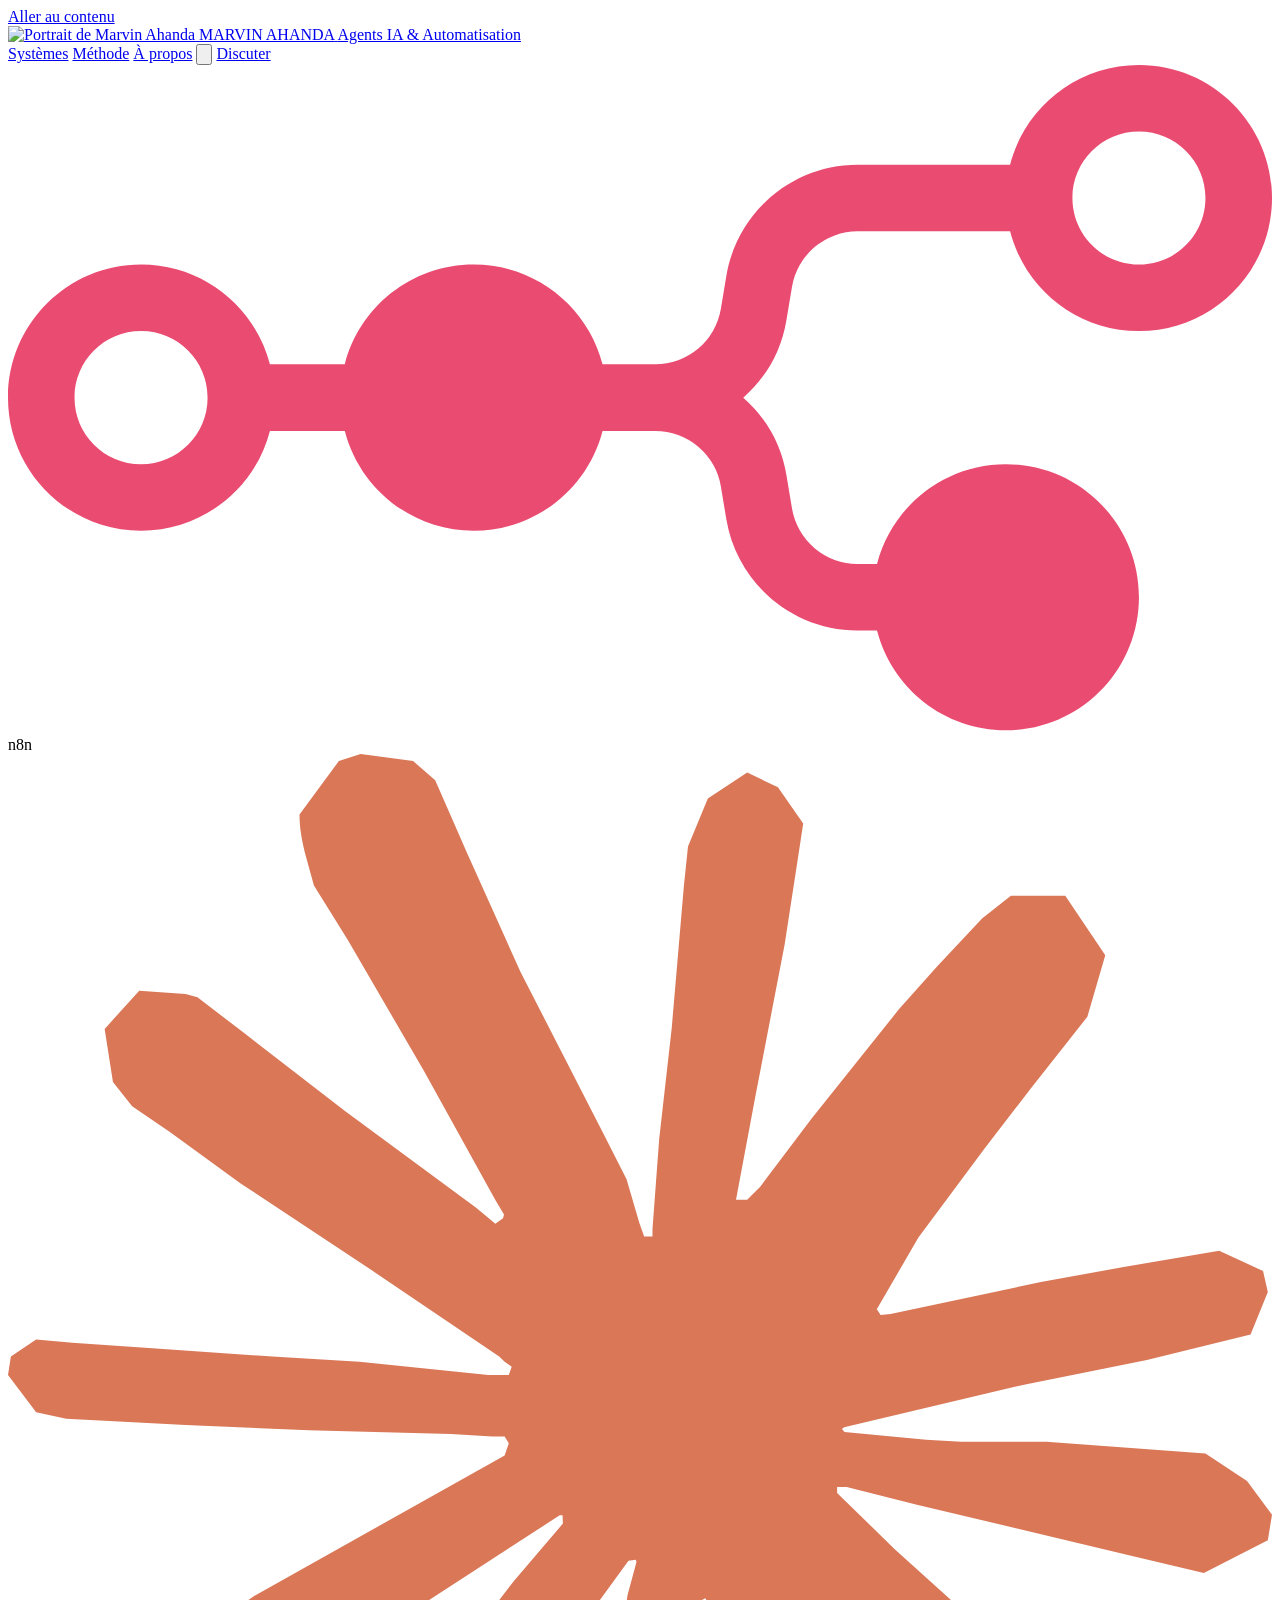
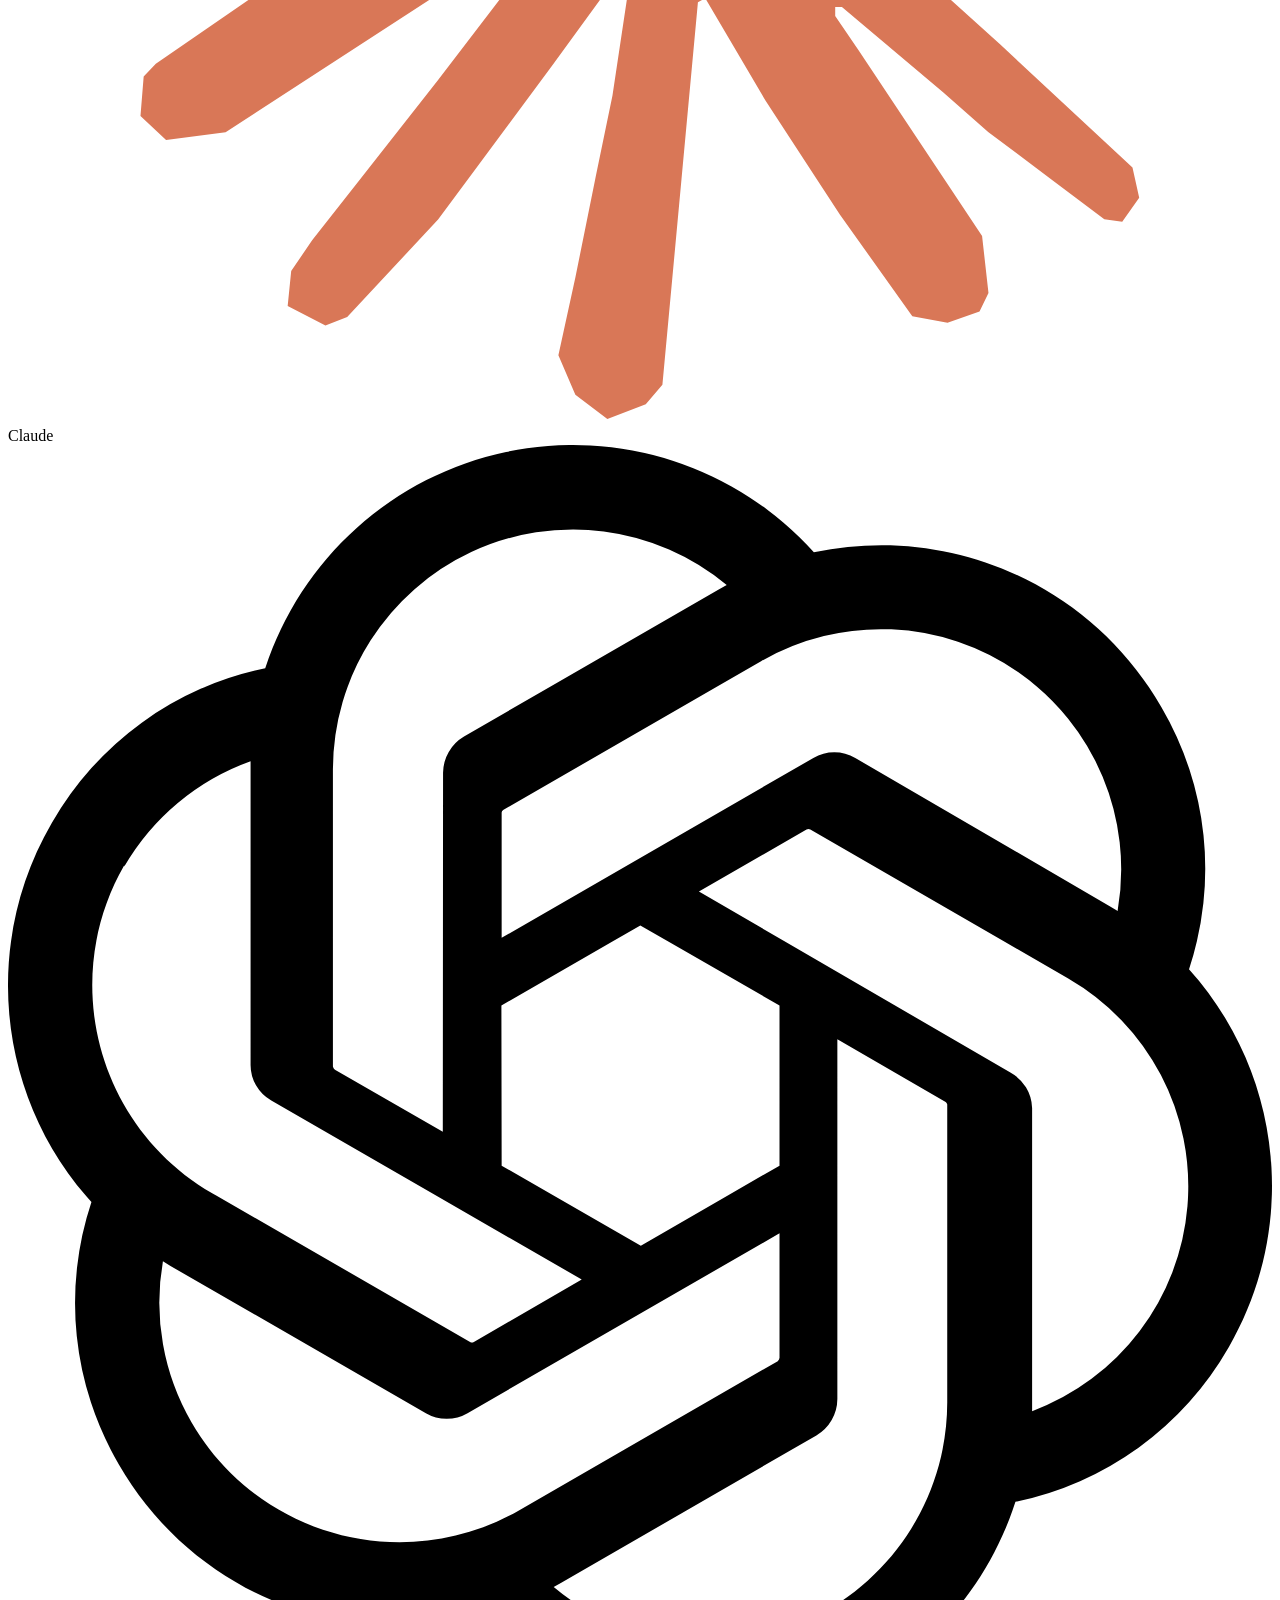
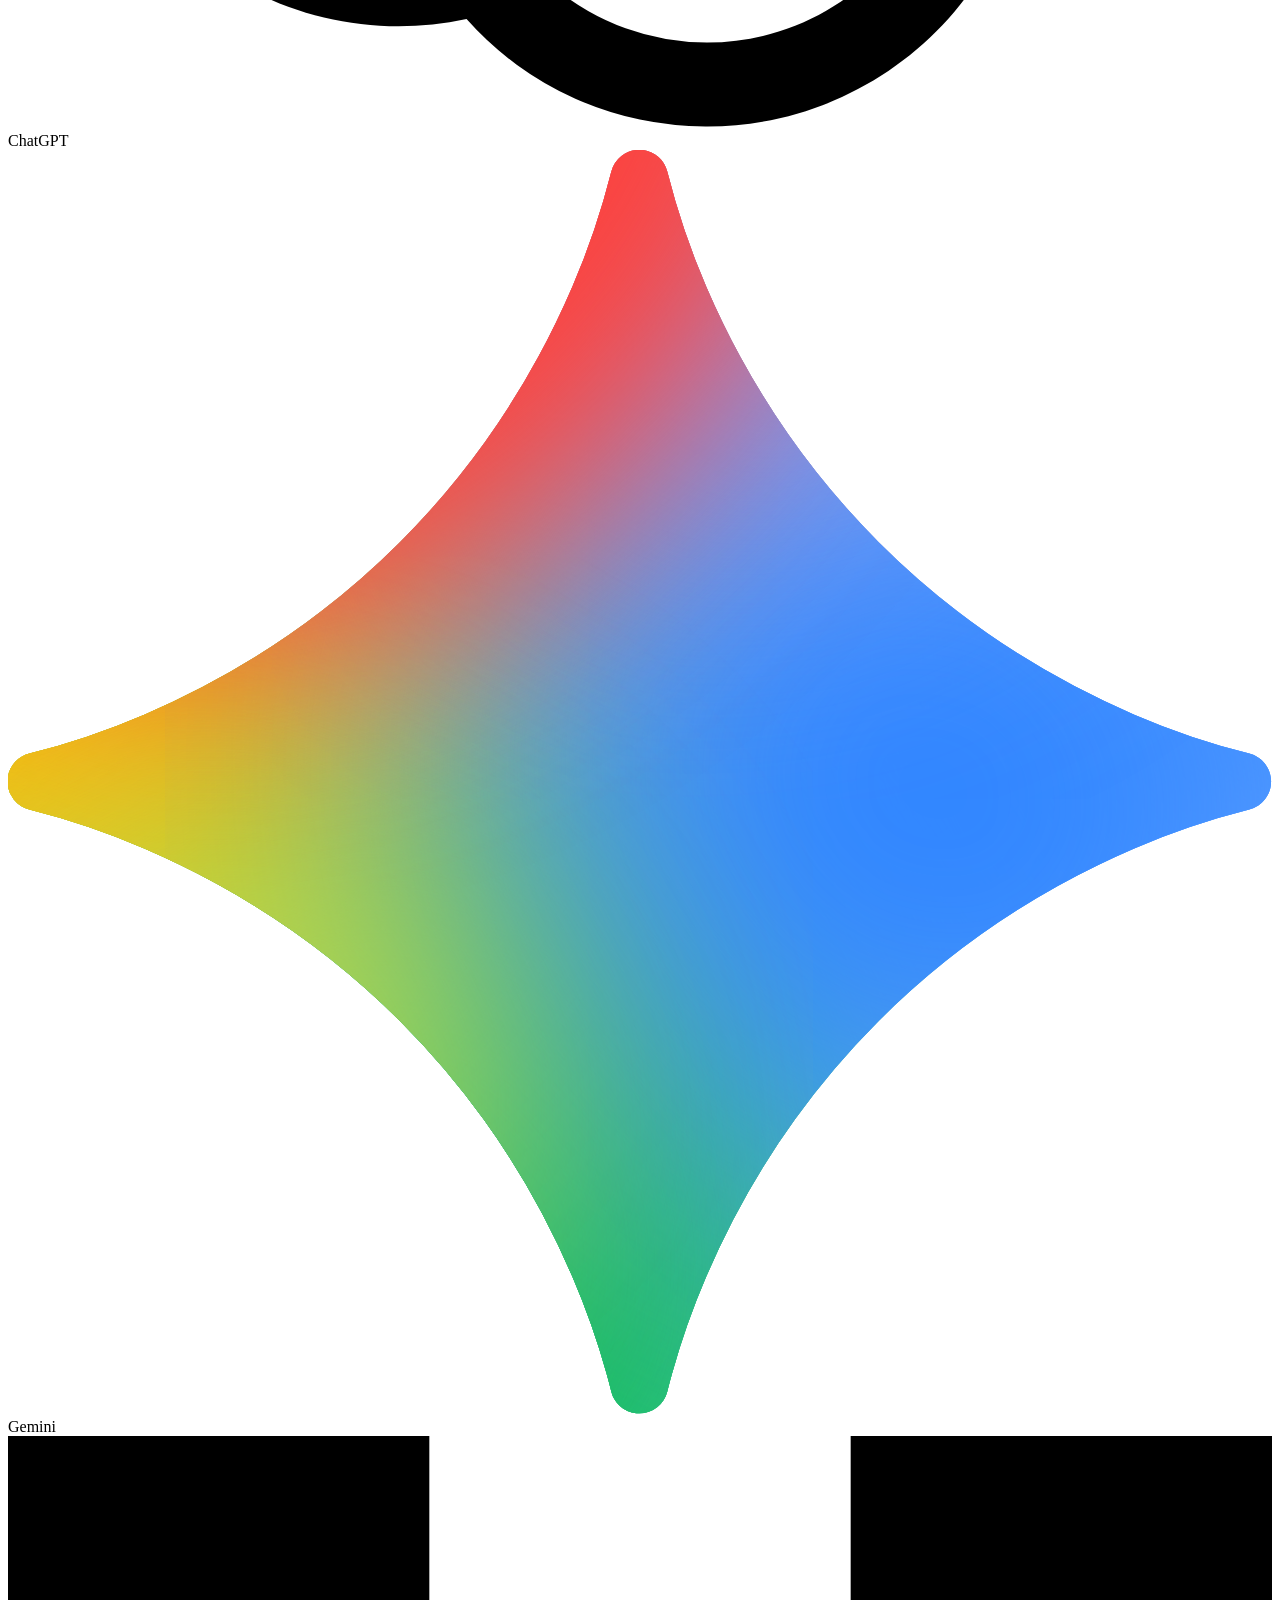
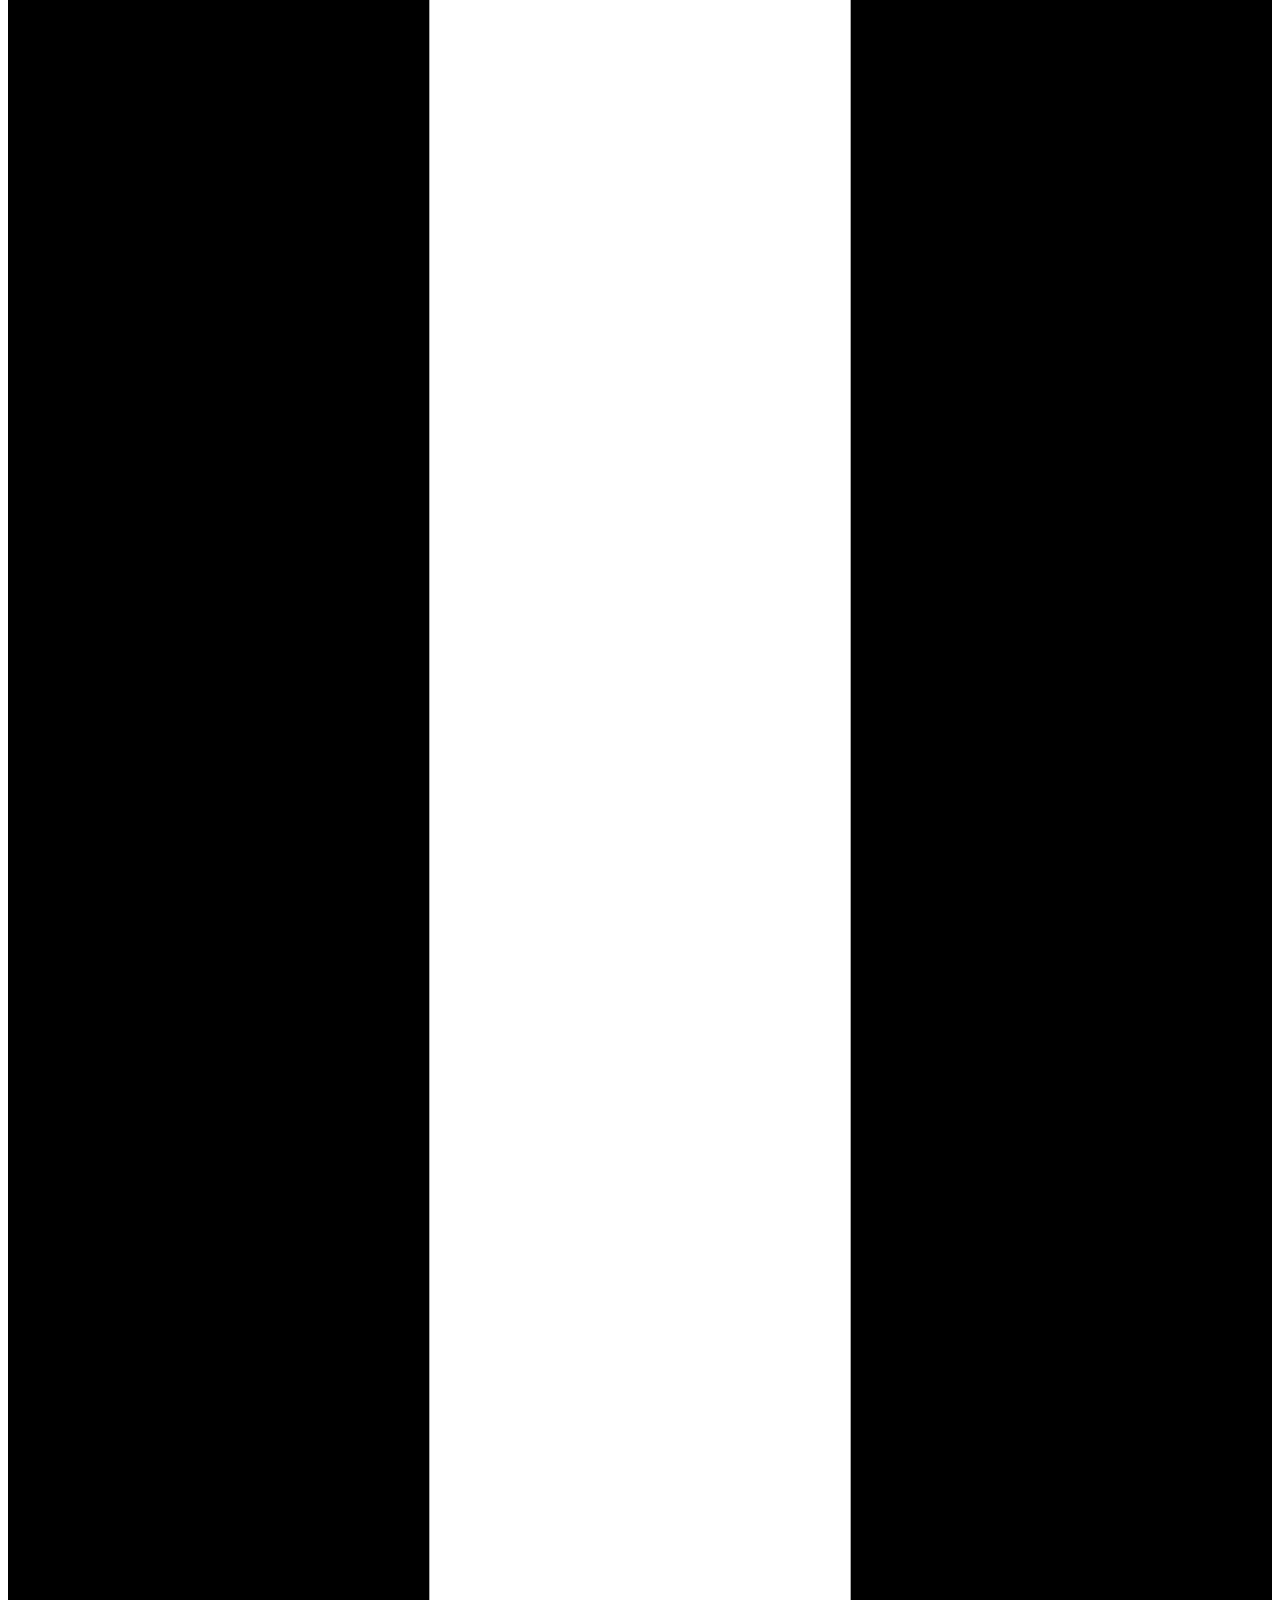
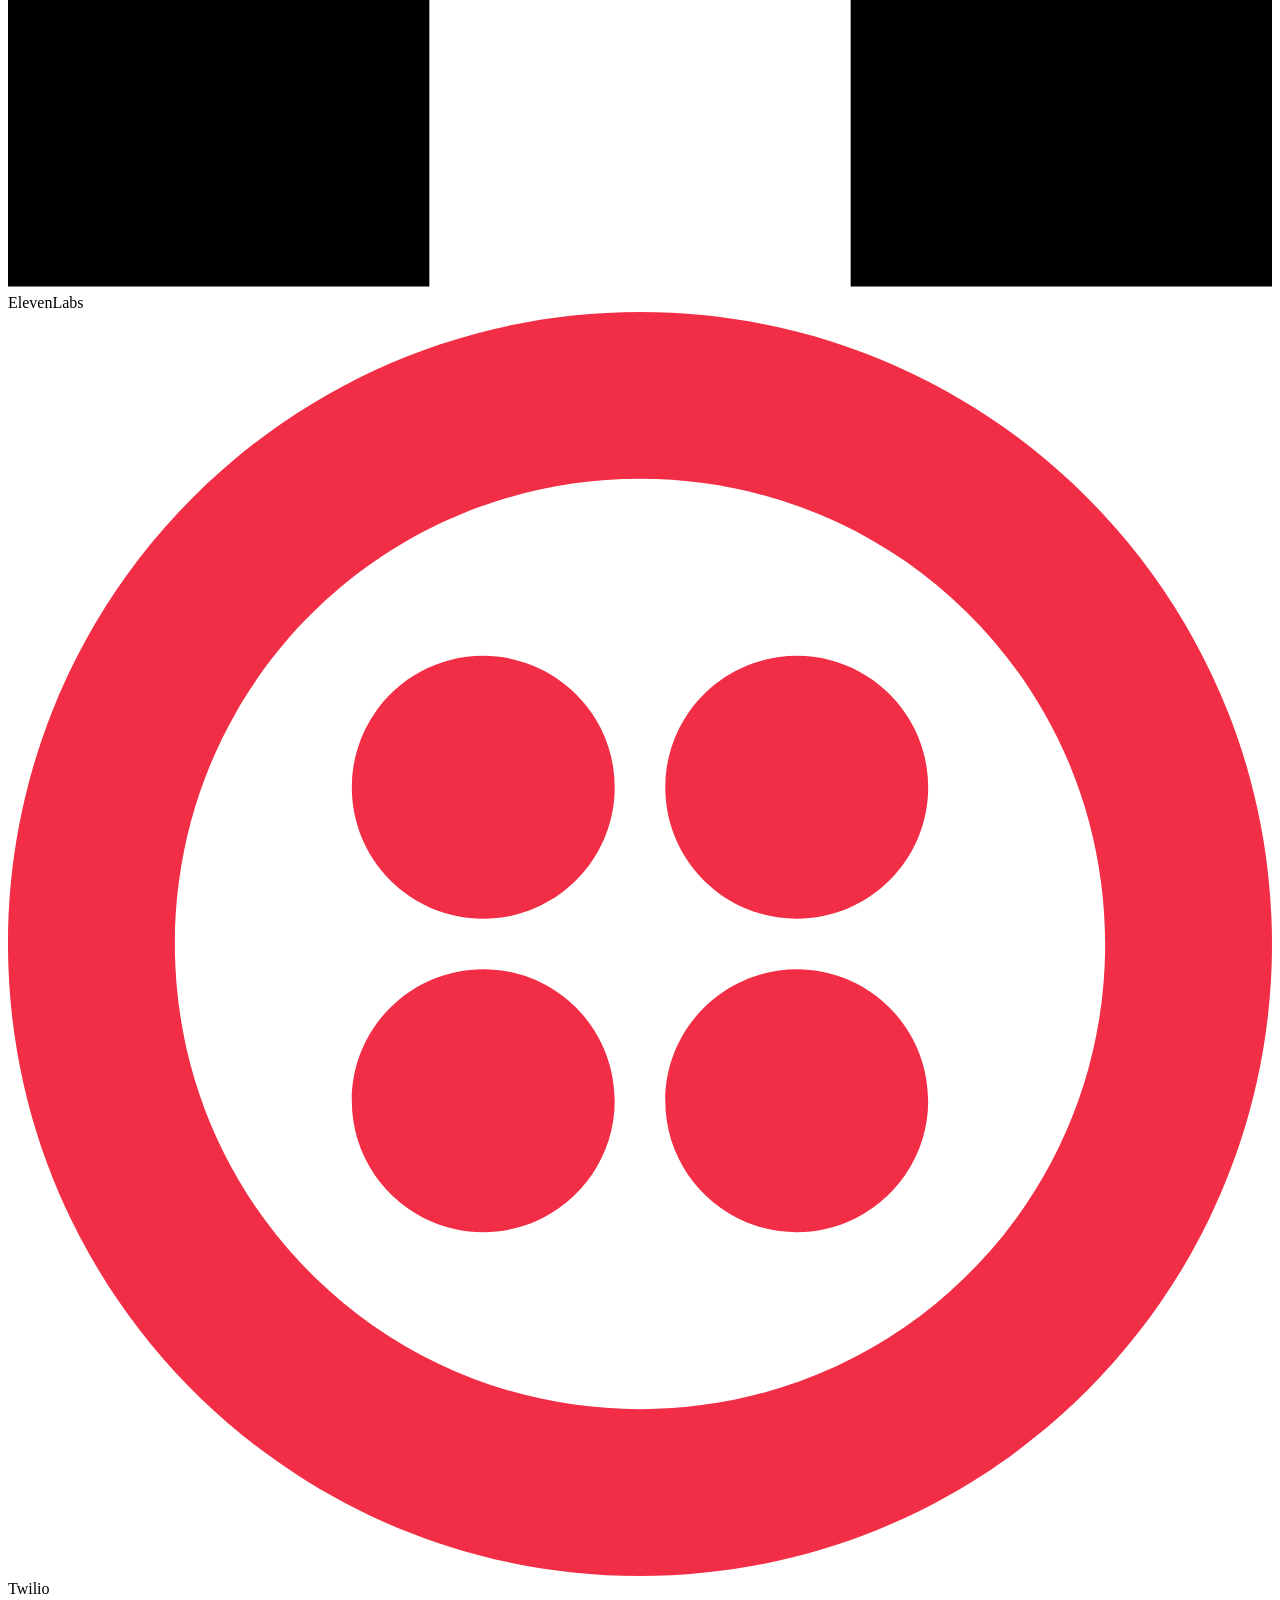
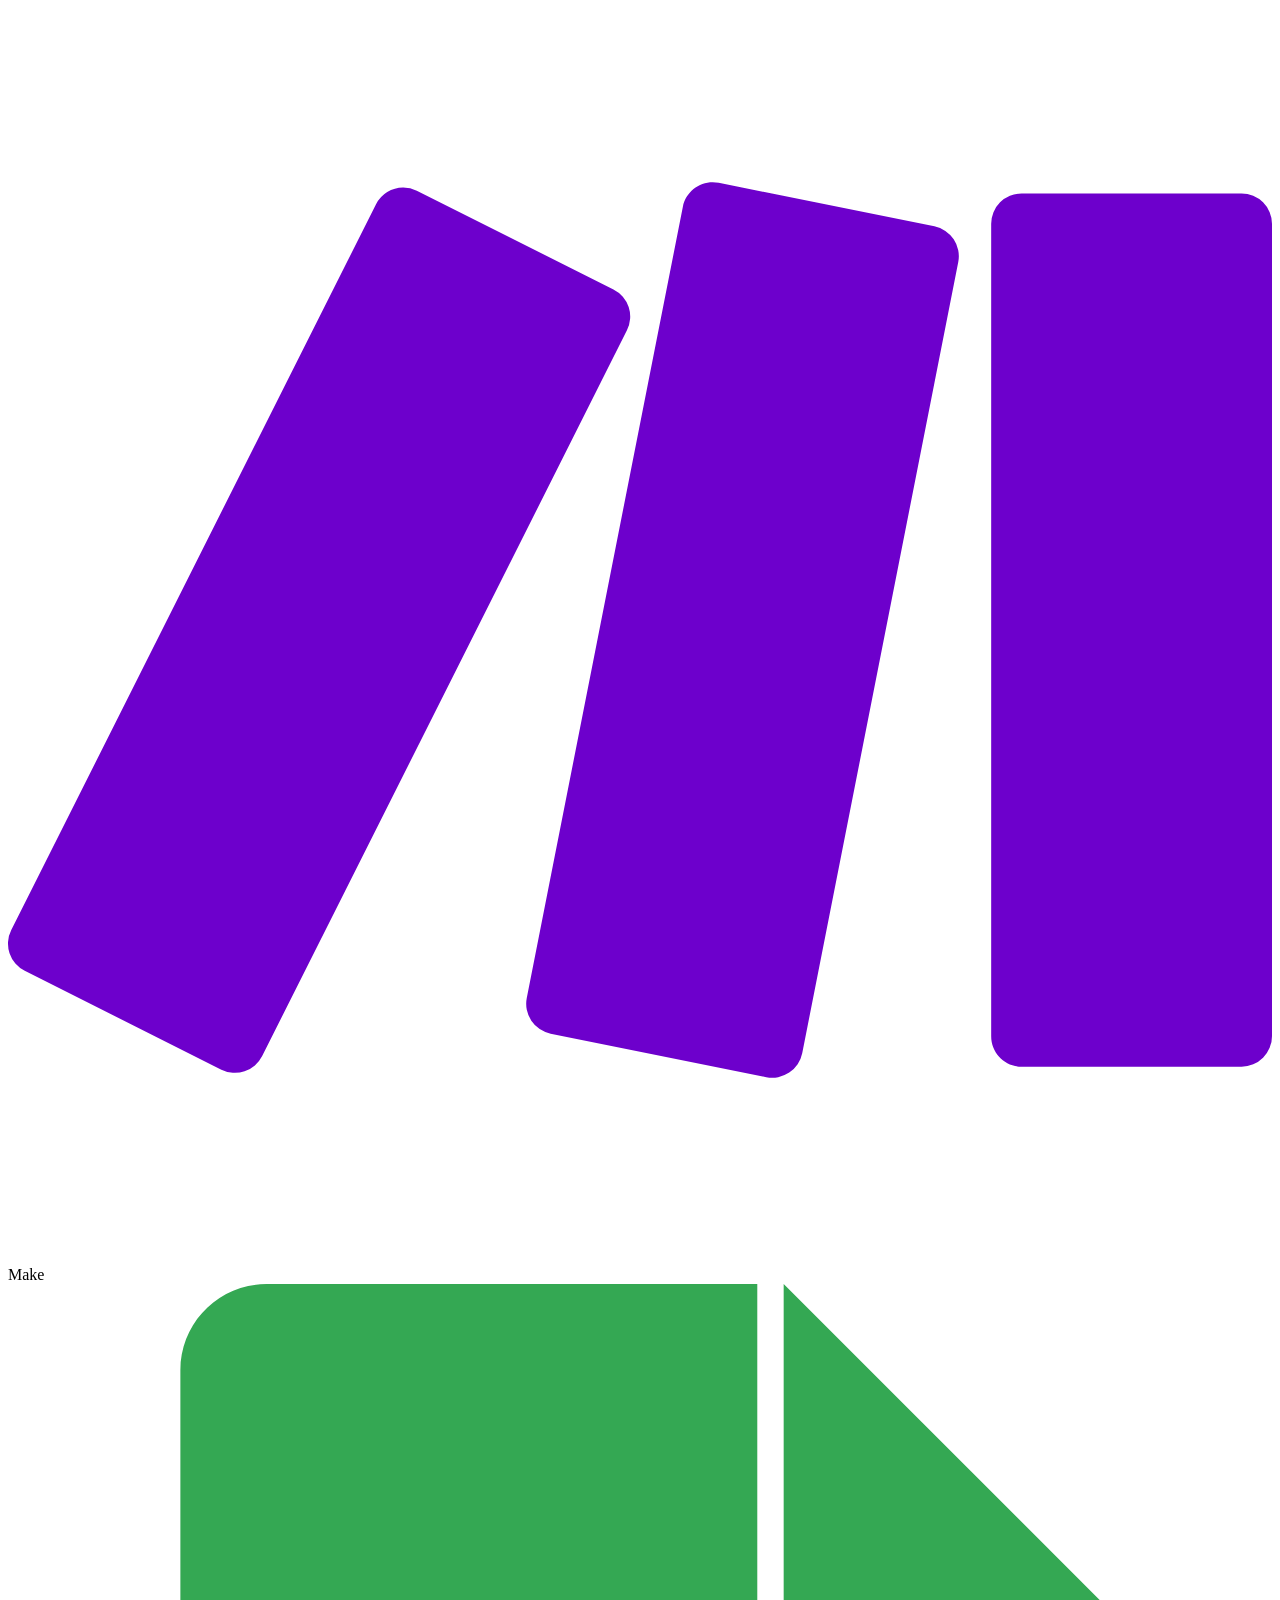
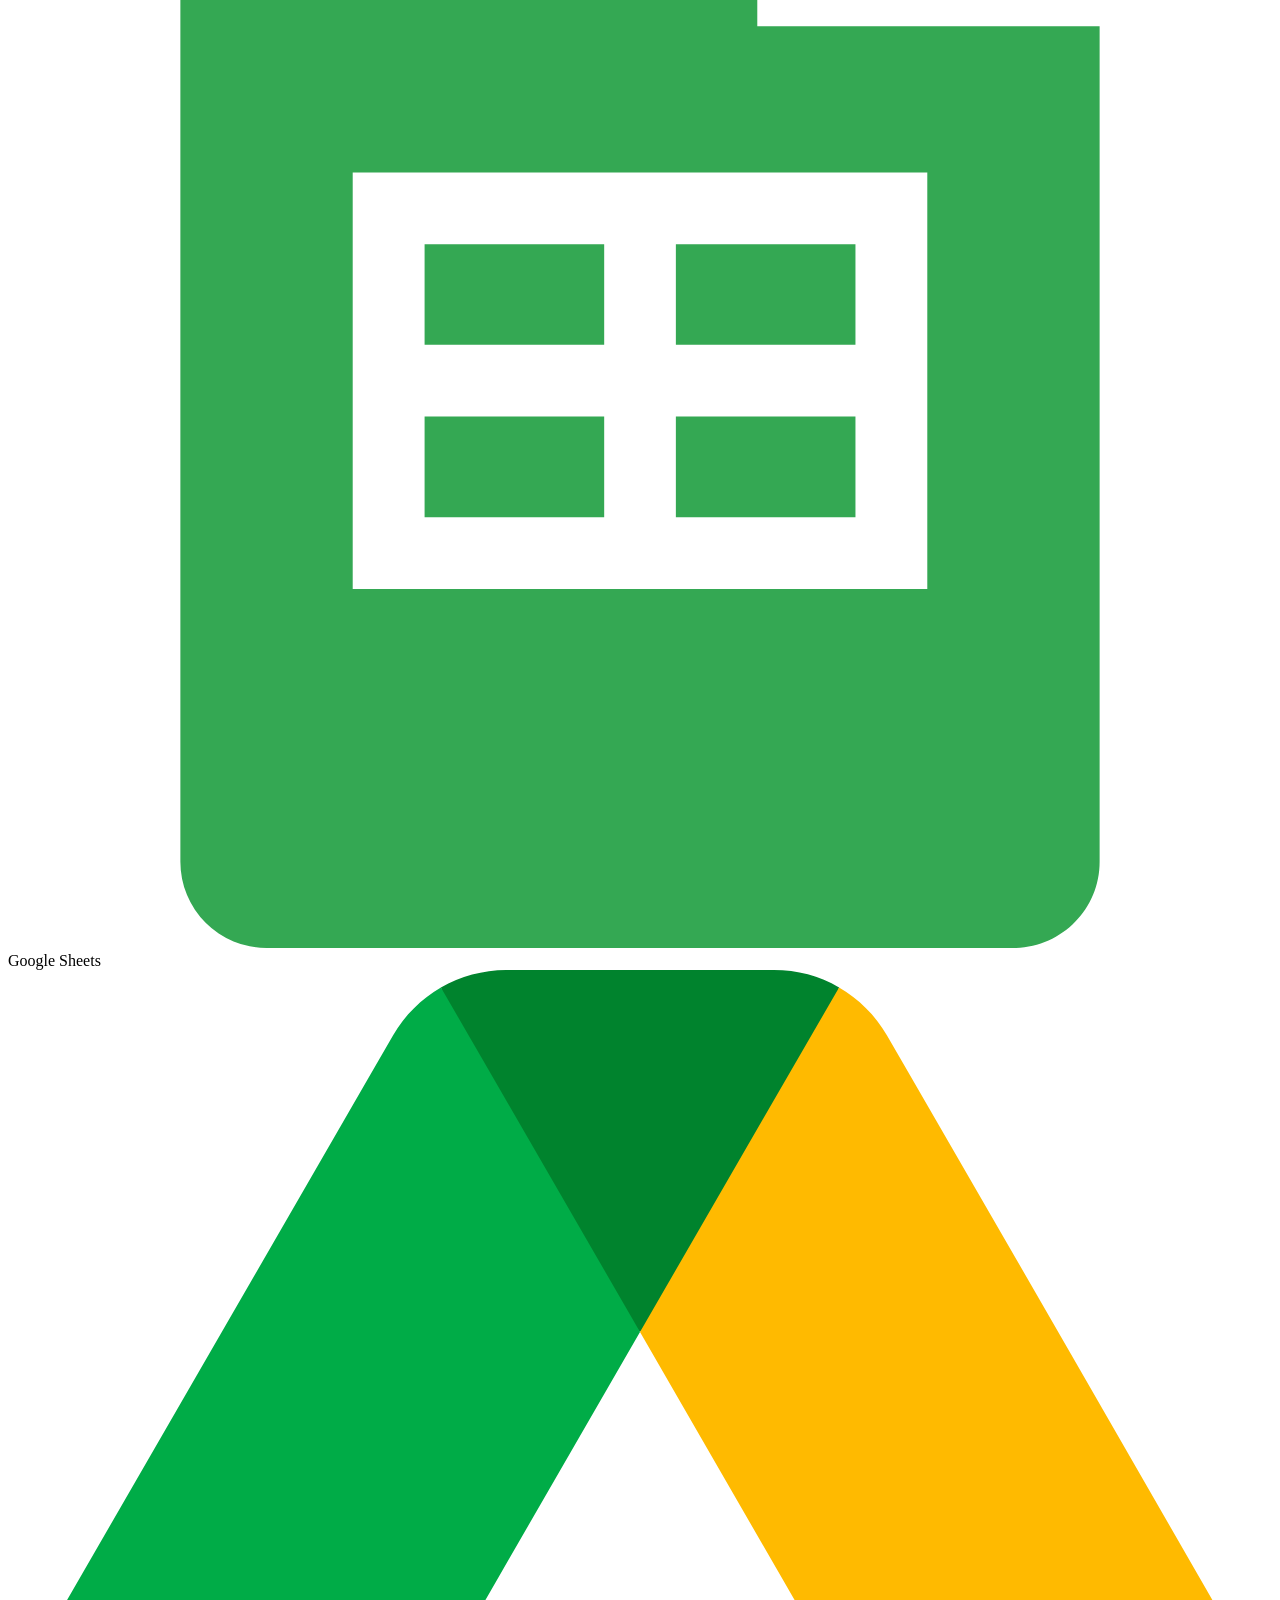
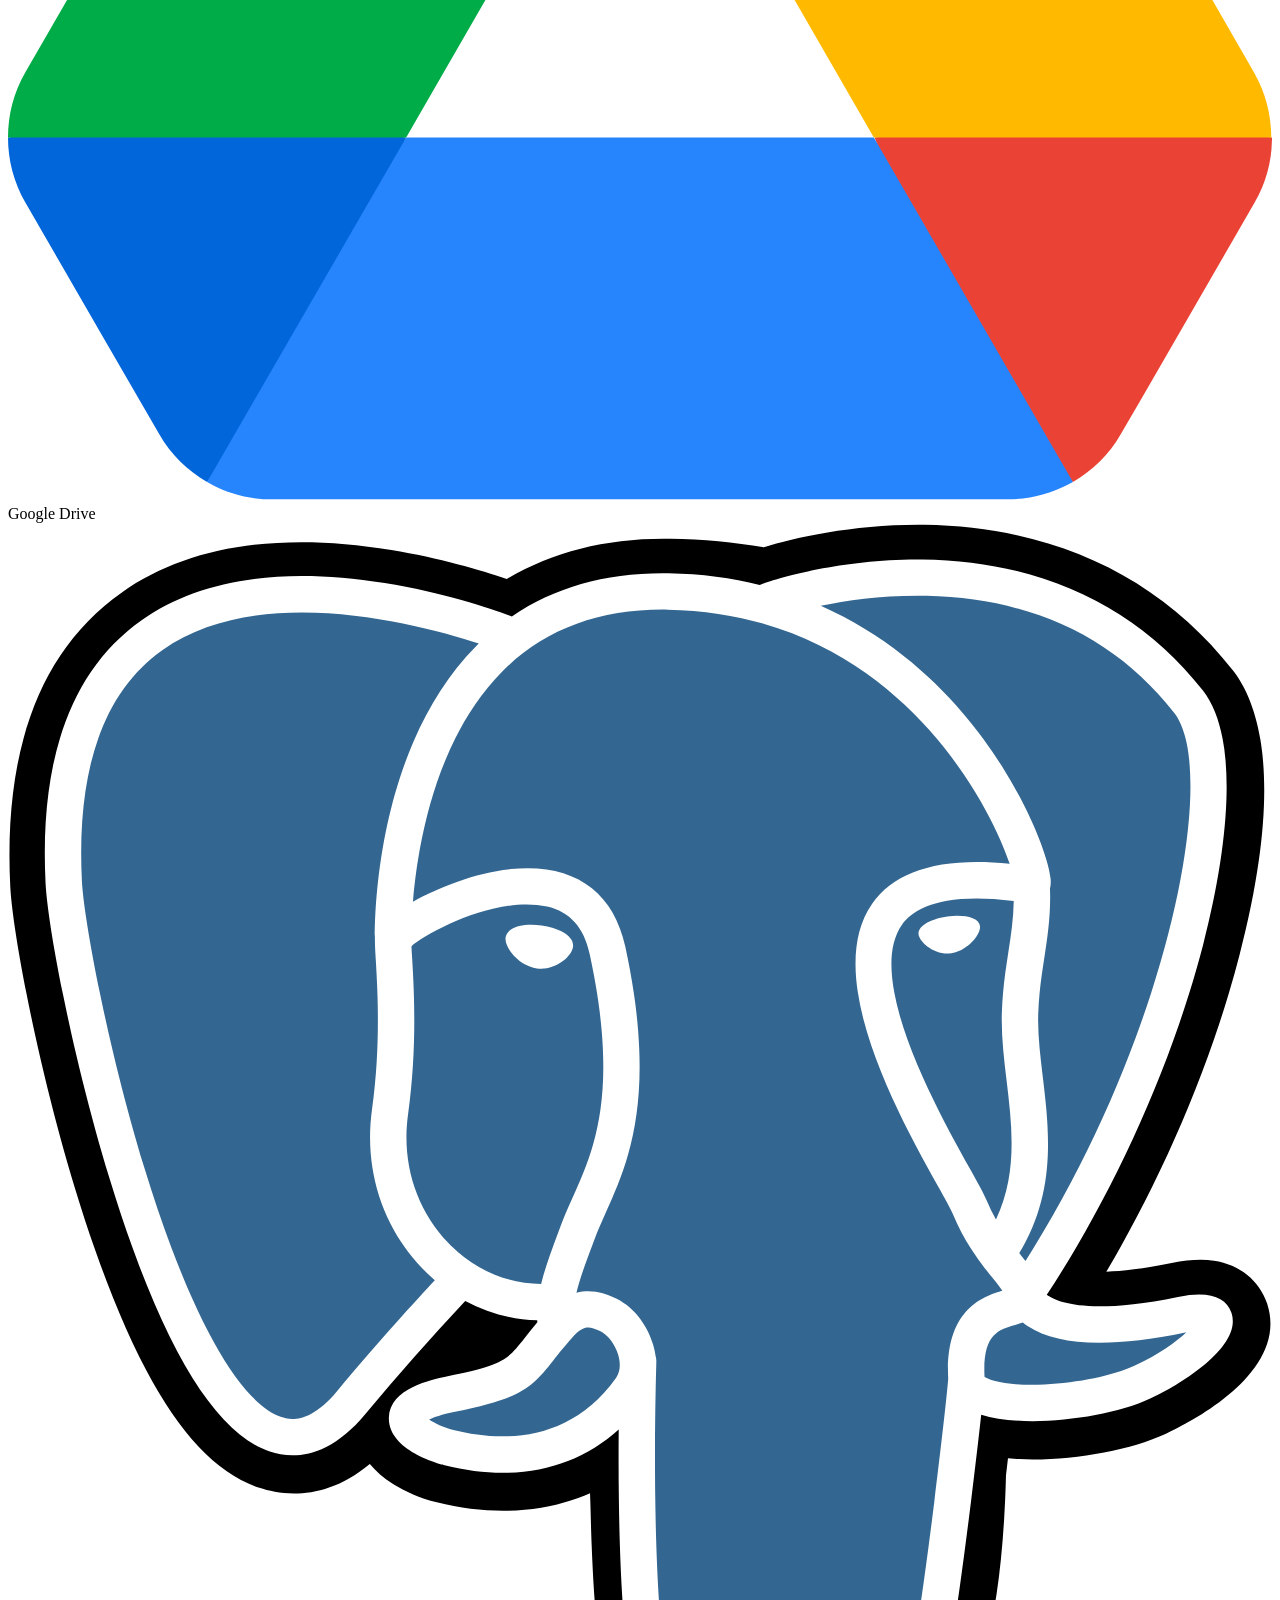
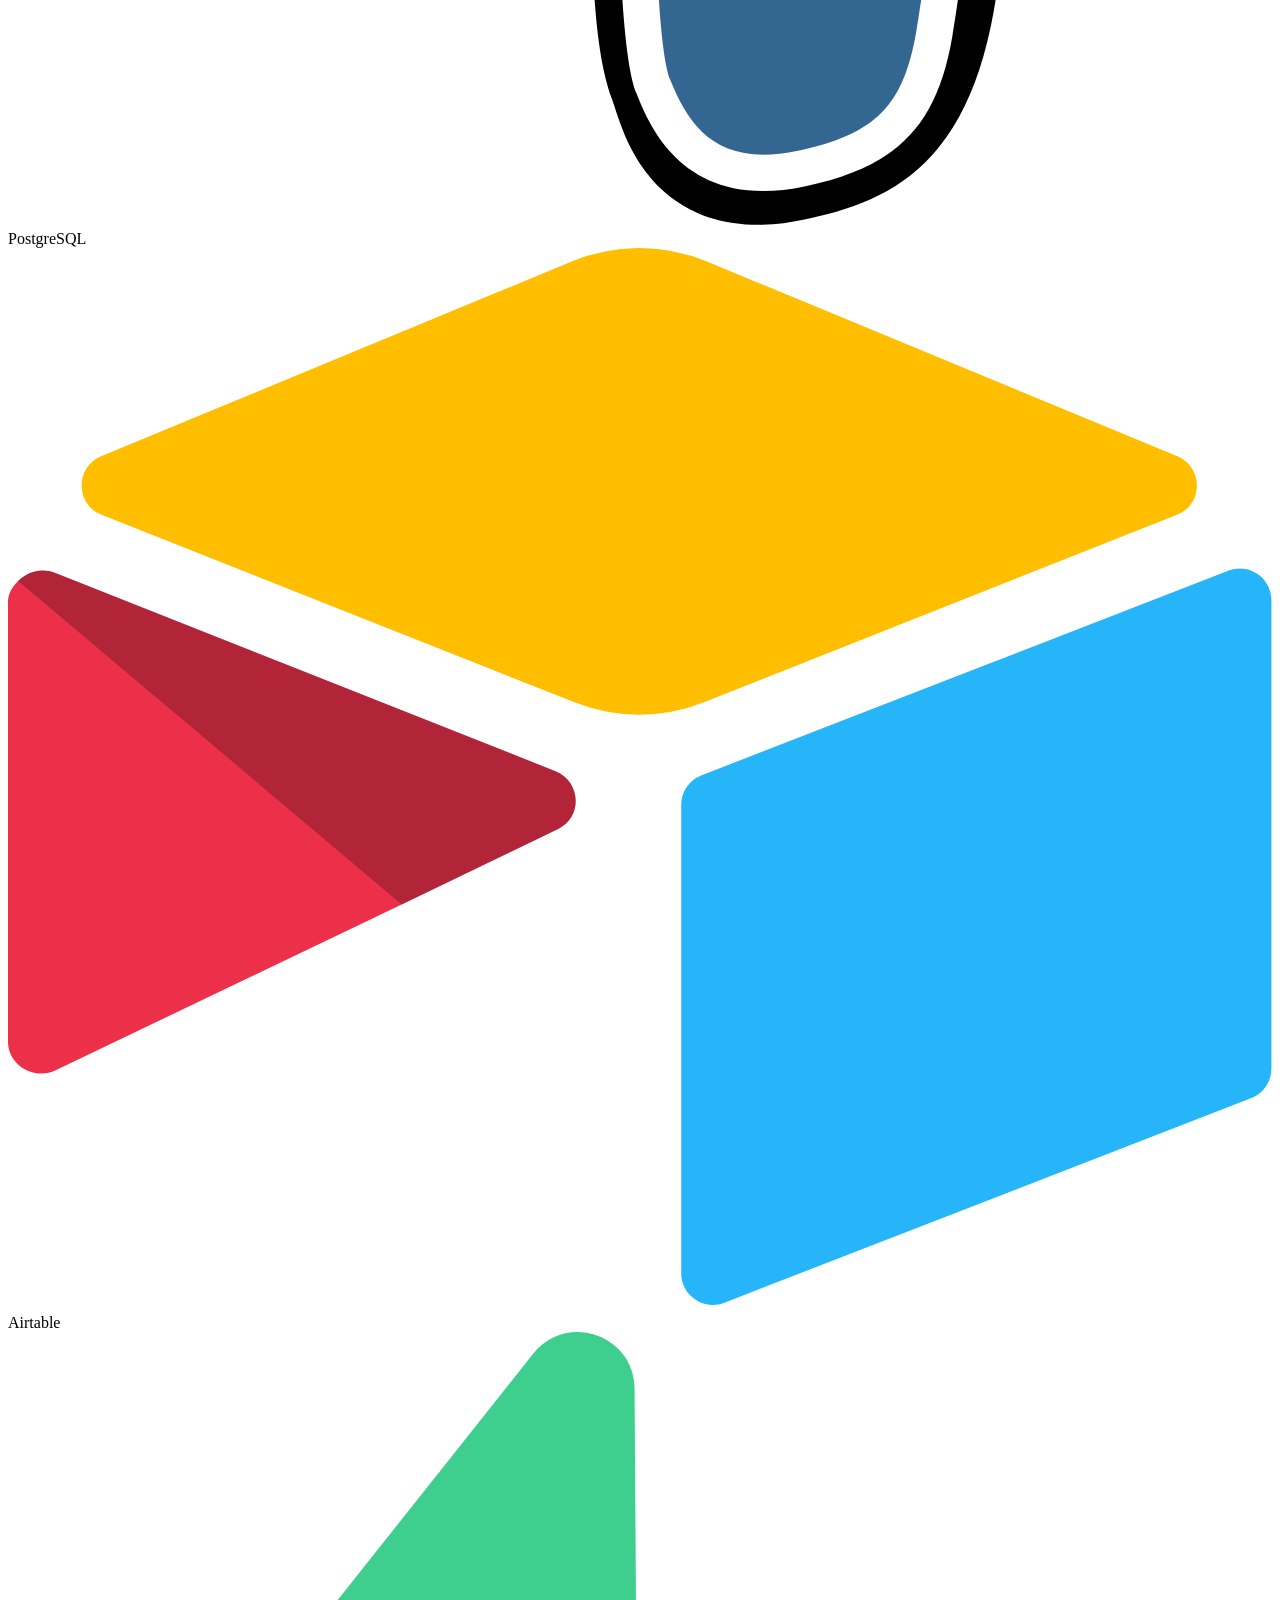
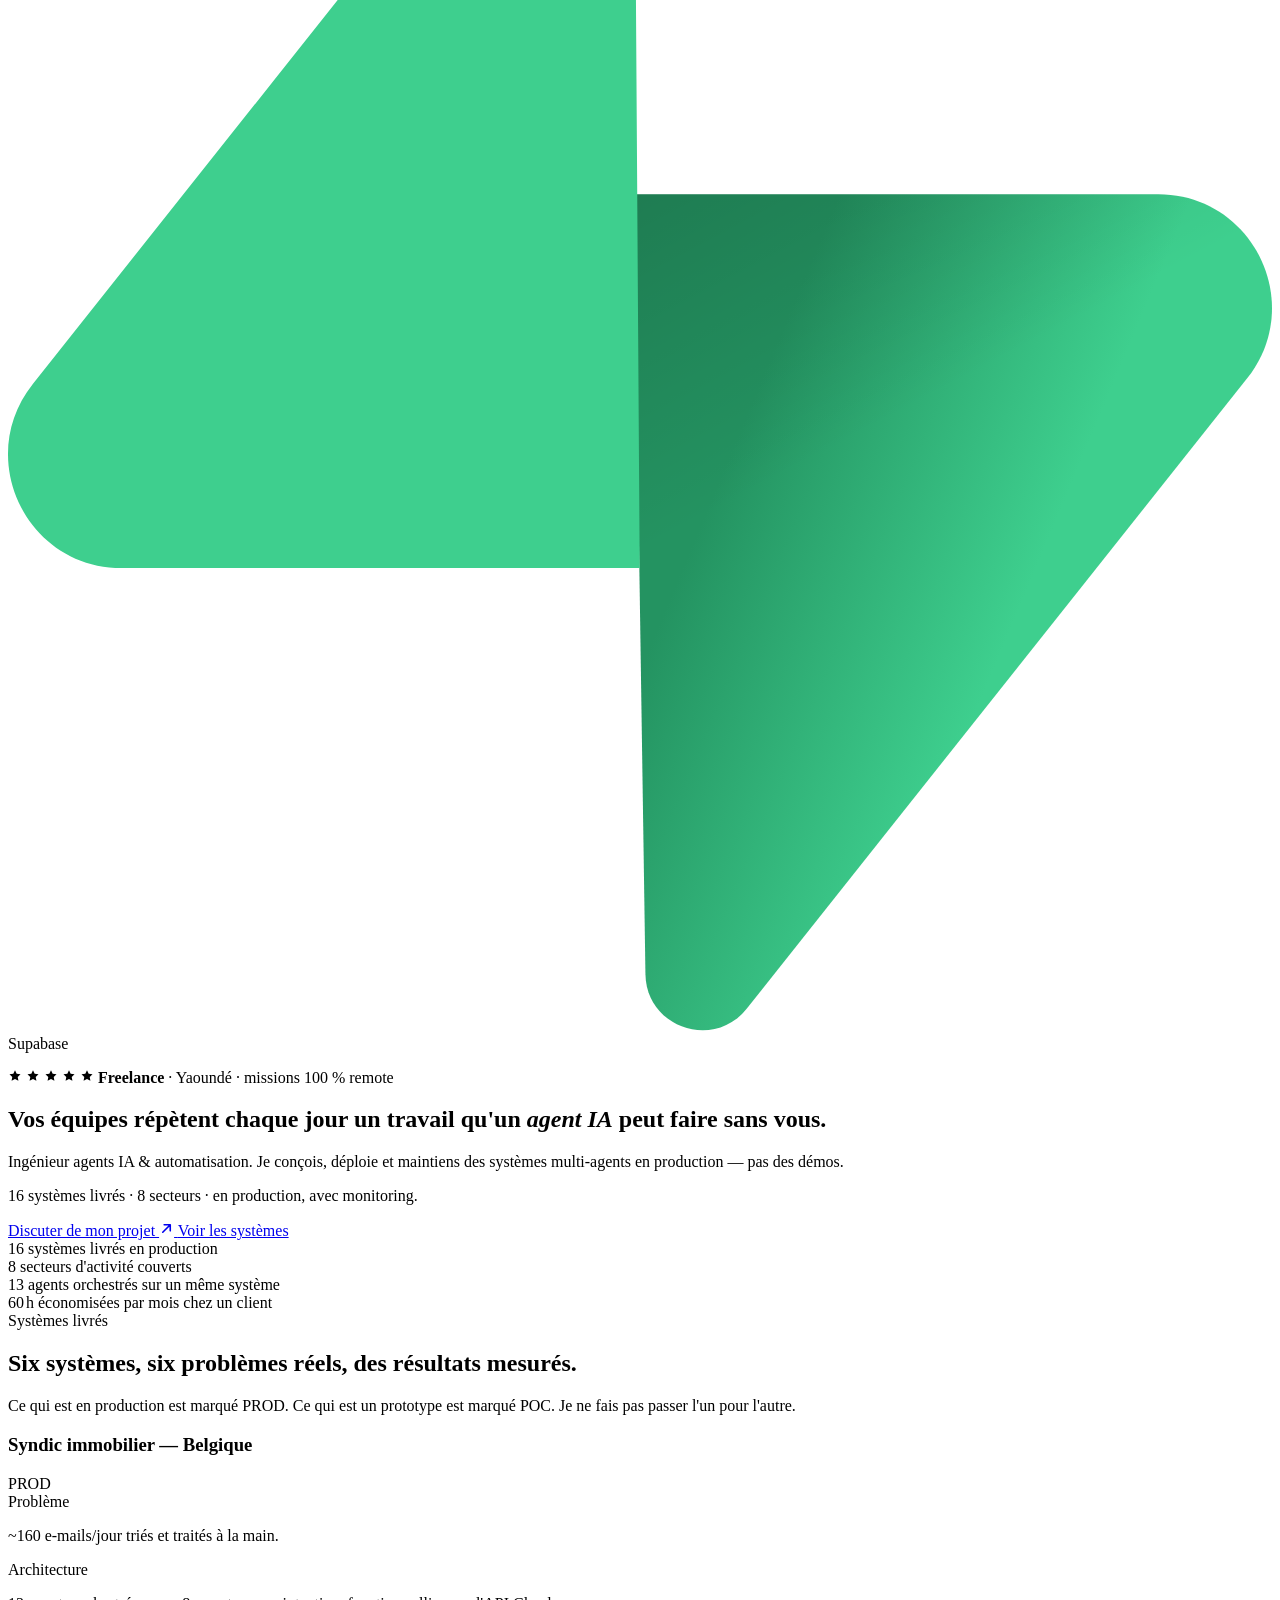
==== index.html @ 2d15f1da "Ajout de la page, du 404, du README et des fichiers SEO" ====
<!doctype html>
<html lang="fr">
  <head>
    <meta charset="utf-8" />
    <meta name="viewport" content="width=device-width, initial-scale=1" />

    <title>Marvin Ahanda — Ingénieur Agents IA &amp; Automatisation</title>
    <meta name="description" content="Ingénieur agents IA & automatisation à Yaoundé. Je conçois, déploie et maintiens des systèmes multi-agents en production : agents WhatsApp et vocaux, workflows n8n, architectures multi-agents. 16 systèmes livrés, 8 secteurs." />
    <meta name="author" content="Marvin Ahanda" />
    <meta name="theme-color" content="#1b2a4a" />
    <link rel="canonical" href="https://marvin-ahanda.github.io/" />

    <!-- Partage social : LinkedIn, WhatsApp, X -->
    <meta property="og:type" content="website" />
    <meta property="og:locale" content="fr_FR" />
    <meta property="og:site_name" content="Marvin Ahanda" />
    <meta property="og:url" content="https://marvin-ahanda.github.io/" />
    <meta property="og:title" content="Marvin Ahanda — Ingénieur Agents IA &amp; Automatisation" />
    <meta property="og:description" content="Ingénieur agents IA & automatisation à Yaoundé. Je conçois, déploie et maintiens des systèmes multi-agents en production : agents WhatsApp et vocaux, workflows n8n, architectures multi-agents. 16 systèmes livrés, 8 secteurs." />
    <meta property="og:image" content="https://marvin-ahanda.github.io/assets/og-image.png" />
    <meta property="og:image:width" content="1200" />
    <meta property="og:image:height" content="630" />
    <meta property="og:image:alt" content="Ingénieur Agents IA &amp; Automatisation — 16 systèmes livrés, 8 secteurs, en production" />
    <meta name="twitter:card" content="summary_large_image" />
    <meta name="twitter:title" content="Marvin Ahanda — Ingénieur Agents IA &amp; Automatisation" />
    <meta name="twitter:description" content="Ingénieur agents IA & automatisation à Yaoundé. Je conçois, déploie et maintiens des systèmes multi-agents en production : agents WhatsApp et vocaux, workflows n8n, architectures multi-agents. 16 systèmes livrés, 8 secteurs." />
    <meta name="twitter:image" content="https://marvin-ahanda.github.io/assets/og-image.png" />

    <link rel="icon" href="assets/favicon.svg" type="image/svg+xml" />
    <link rel="apple-touch-icon" href="assets/photo-face.jpg" />

    <style>
      :root { color-scheme: light; }
    </style>

    <link
      rel="preload"
      href="assets/inter-latin-800-normal.woff2"
      as="font"
      type="font/woff2"
      crossorigin
    />
    <link
      rel="preload"
      href="assets/inter-latin-400-normal.woff2"
      as="font"
      type="font/woff2"
      crossorigin
    />
    <link rel="stylesheet" href="assets/style.css" />

    <script>
      document.documentElement.className += " js";
    </script>

    <!-- Données structurées : Google et les IA de recherche lisent ceci -->
    <script type="application/ld+json">
    {
      "@context": "https://schema.org",
      "@type": "Person",
      "name": "Marvin Ahanda",
      "alternateName": "Ahanda Ongolo Marvin Brice",
      "url": "https://marvin-ahanda.github.io/",
      "image": "https://marvin-ahanda.github.io/assets/photo-portrait.jpg",
      "jobTitle": "Ingénieur Agents IA & Automatisation",
      "email": "mailto:contact@nexiaacademy.net",
      "telephone": "+237653724075",
      "address": {
        "@type": "PostalAddress",
        "addressLocality": "Yaoundé",
        "addressCountry": "CM"
      },
      "worksFor": [
        { "@type": "Organization", "name": "NexIA Automatisation" },
        { "@type": "Organization", "name": "NexIA Academy", "url": "https://www.nexiaacademy.net" }
      ],
      "knowsAbout": [
        "Agents IA", "Architecture multi-agents", "Automatisation n8n",
        "RAG", "Function calling", "WhatsApp Business API", "Agents vocaux"
      ],
      "sameAs": [
        "https://www.linkedin.com/in/marvin-brice-ahanda",
        "https://www.nexiaacademy.net",
        "https://github.com/marvin-ahanda"
      ]
    }
    </script>
  </head>
  <body>
    <a class="skip-link" href="#main">Aller au contenu</a>

    <!-- Symboles SVG réutilisables -->
    <svg width="0" height="0" aria-hidden="true" style="position: absolute">
      <symbol id="mark-node" viewBox="0 0 18 18">
        <circle cx="9" cy="9" r="3.1" fill="currentColor" />
        <circle
          cx="9"
          cy="9"
          r="6.9"
          fill="none"
          stroke="currentColor"
          stroke-width="1.4"
          opacity="0.35"
        />
      </symbol>
      <symbol id="icon-arrow" viewBox="0 0 16 16">
        <path
          d="M4 12L12 4M12 4H5.5M12 4v6.5"
          fill="none"
          stroke="currentColor"
          stroke-width="1.7"
          stroke-linecap="round"
          stroke-linejoin="round"
        />
      </symbol>
      <symbol id="icon-star" viewBox="0 0 16 16">
        <path
          d="M8 1.5l1.9 4 4.4.6-3.2 3.1.8 4.3L8 11.5l-3.9 2 .8-4.3L1.7 6.1l4.4-.6L8 1.5z"
          fill="currentColor"
        />
      </symbol>
    </svg>

    <!-- =====================================================================
         NAV
         ================================================================== -->
    <header class="nav" id="nav">
      <div class="wrap nav__inner">
        <a class="nav__brand" href="#main" aria-label="Marvin Ahanda, accueil">
          <img
            class="nav__avatar"
            src="assets/photo-face.jpg"
            width="40"
            height="40"
            alt="Portrait de Marvin Ahanda"
            decoding="async"
          />
          <span class="nav__brand-text">
            <span>MARVIN AHANDA</span>
            <span>Agents IA &amp; Automatisation</span>
          </span>
        </a>

        <nav class="nav__actions" aria-label="Navigation principale">
          <a class="nav__link" href="#systemes">Systèmes</a>
          <a class="nav__link" href="#methode">Méthode</a>
          <a class="nav__link" href="#apropos">À propos</a>

          <!-- SOUND TOGGLE : voir assets/sound-toggle.js -->
          <button
            class="sound-toggle"
            id="sound-toggle"
            type="button"
            aria-label="Activer le son"
            aria-pressed="false"
          >
            <svg
              class="sound-toggle__svg"
              viewBox="0 0 20 30"
              aria-hidden="true"
              focusable="false"
            >
              <!-- La polyline est translatée à mi-hauteur : y=0 correspond donc
                   à la ligne parfaitement horizontale de l'état OFF. -->
              <polyline
                id="sound-wave"
                transform="translate(0 15)"
                points=""
                fill="none"
                stroke="currentColor"
                stroke-width="1.6"
                stroke-linecap="round"
                stroke-linejoin="round"
              />
            </svg>
          </button>

          <a
            class="btn btn--primary nav__cta"
            href="https://wa.me/237653724075?text=Bonjour%20Marvin%2C%20je%20viens%20de%20votre%20portfolio.%20J%27aimerais%20parler%20de%20..."
            target="_blank"
            rel="noopener"
            >Discuter</a
          >
        </nav>
      </div>
    </header>

    <main id="main">
      <!-- ===================================================================
           HERO — effet physique "drop & settle"
           ================================================================ -->
      <section class="hero" id="hero">
        <!-- Couche physique. Par défaut en rendu statique (is-static) :
             c'est l'état sans JS, sans Matter.js ou en reduced-motion.
             assets/hero-physics.js retire is-static et prend la main. -->
        <div
          class="physics-layer is-static"
          id="physics-layer"
          role="group"
          aria-label="Outils que j'utilise au quotidien"
        >
          <div class="physics-layer__grid" id="physics-grid">
            <!-- 12 badges = 12 vrais logos de marque (SVG inline, aucune requête
                 réseau). Le nom de l'outil reste du TEXTE RÉEL, lisible par les
                 lecteurs d'écran et par la recherche. -->
            <div class="tool-badge" data-badge>
              <span class="tool-badge__inner">
                <svg class="tool-badge__logo" viewBox="0 0 256 135" aria-hidden="true" focusable="false"><path fill="#ea4b71" d="M229.053 53.895c-12.557 0-23.107-8.588-26.099-20.21h-30.886a13.474 13.474 0 0 0-13.29 11.258l-1.107 6.645a26.9 26.9 0 0 1-8.757 15.78a26.9 26.9 0 0 1 8.757 15.78l1.107 6.646a13.474 13.474 0 0 0 13.29 11.259h3.939c2.992-11.623 13.542-20.21 26.098-20.21c14.883 0 26.948 12.064 26.948 26.946s-12.065 26.948-26.948 26.948c-12.556 0-23.107-8.588-26.098-20.21h-3.939c-13.173 0-24.415-9.524-26.58-22.518l-1.108-6.645a13.474 13.474 0 0 0-13.29-11.259h-10.676c-2.99 11.623-13.542 20.21-26.098 20.21c-12.557 0-23.107-8.587-26.099-20.21H53.046c-2.992 11.623-13.542 20.21-26.099 20.21C12.065 94.316 0 82.252 0 67.369s12.065-26.947 26.947-26.947c12.557 0 23.107 8.588 26.099 20.21h15.171c2.992-11.622 13.542-20.21 26.099-20.21c12.556 0 23.107 8.588 26.098 20.21h10.676a13.474 13.474 0 0 0 13.29-11.258l1.107-6.645c2.166-12.994 13.408-22.517 26.581-22.517h30.886C205.945 8.588 216.496 0 229.053 0C243.935 0 256 12.065 256 26.947s-12.065 26.948-26.947 26.948m0-13.474c7.441 0 13.473-6.032 13.473-13.474c0-7.441-6.032-13.473-13.473-13.473s-13.474 6.032-13.474 13.473s6.032 13.474 13.474 13.474M26.947 80.842c7.442 0 13.474-6.032 13.474-13.474c0-7.44-6.032-13.473-13.474-13.473c-7.441 0-13.473 6.032-13.473 13.473s6.032 13.474 13.473 13.474m80.842-13.474c0 7.442-6.032 13.474-13.473 13.474S80.842 74.81 80.842 67.368c0-7.44 6.032-13.473 13.474-13.473c7.441 0 13.473 6.032 13.473 13.473m107.79 40.421c0 7.442-6.032 13.474-13.474 13.474c-7.441 0-13.473-6.032-13.473-13.474c0-7.441 6.032-13.473 13.473-13.473s13.474 6.032 13.474 13.473"/></svg>
                <span class="tool-badge__name">n8n</span>
              </span>
            </div>
            <div class="tool-badge" data-badge>
              <span class="tool-badge__inner">
                <svg class="tool-badge__logo" viewBox="0 0 256 257" aria-hidden="true" focusable="false"><path fill="#d97757" d="m50.228 170.321l50.357-28.257l.843-2.463l-.843-1.361h-2.462l-8.426-.518l-28.775-.778l-24.952-1.037l-24.175-1.296l-6.092-1.297L0 125.796l.583-3.759l5.12-3.434l7.324.648l16.202 1.101l24.304 1.685l17.629 1.037l26.118 2.722h4.148l.583-1.685l-1.426-1.037l-1.101-1.037l-25.147-17.045l-27.22-18.017l-14.258-10.37l-7.713-5.25l-3.888-4.925l-1.685-10.758l7-7.713l9.397.649l2.398.648l9.527 7.323l20.35 15.75L94.817 91.9l3.889 3.24l1.555-1.102l.195-.777l-1.75-2.917l-14.453-26.118l-15.425-26.572l-6.87-11.018l-1.814-6.61c-.648-2.723-1.102-4.991-1.102-7.778l7.972-10.823L71.42 0l10.63 1.426l4.472 3.888l6.61 15.101l10.694 23.786l16.591 32.34l4.861 9.592l2.592 8.879l.973 2.722h1.685v-1.556l1.36-18.211l2.528-22.36l2.463-28.776l.843-8.1l4.018-9.722l7.971-5.25l6.222 2.981l5.12 7.324l-.713 4.73l-3.046 19.768l-5.962 30.98l-3.889 20.739h2.268l2.593-2.593l10.499-13.934l17.628-22.036l7.778-8.749l9.073-9.657l5.833-4.601h11.018l8.1 12.055l-3.628 12.443l-11.342 14.388l-9.398 12.184l-13.48 18.147l-8.426 14.518l.778 1.166l2.01-.194l30.46-6.481l16.462-2.982l19.637-3.37l8.88 4.148l.971 4.213l-3.5 8.62l-20.998 5.184l-24.628 4.926l-36.682 8.685l-.454.324l.519.648l16.526 1.555l7.065.389h17.304l32.21 2.398l8.426 5.574l5.055 6.805l-.843 5.184l-12.962 6.611l-17.498-4.148l-40.83-9.721l-14-3.5h-1.944v1.167l11.666 11.406l21.387 19.314l26.767 24.887l1.36 6.157l-3.434 4.86l-3.63-.518l-23.526-17.693l-9.073-7.972l-20.545-17.304h-1.36v1.814l4.73 6.935l25.017 37.59l1.296 11.536l-1.814 3.76l-6.481 2.268l-7.13-1.297l-14.647-20.544l-15.1-23.138l-12.185-20.739l-1.49.843l-7.194 77.448l-3.37 3.953l-7.778 2.981l-6.48-4.925l-3.436-7.972l3.435-15.749l4.148-20.544l3.37-16.333l3.046-20.285l1.815-6.74l-.13-.454l-1.49.194l-15.295 20.999l-23.267 31.433l-18.406 19.702l-4.407 1.75l-7.648-3.954l.713-7.064l4.277-6.286l25.47-32.405l15.36-20.092l9.917-11.6l-.065-1.686h-.583L44.07 198.125l-12.055 1.555l-5.185-4.86l.648-7.972l2.463-2.593l20.35-13.999z"/></svg>
                <span class="tool-badge__name">Claude</span>
              </span>
            </div>
            <div class="tool-badge" data-badge>
              <span class="tool-badge__inner">
                <svg class="tool-badge__logo" viewBox="0 0 256 260" aria-hidden="true" focusable="false"><path d="M239.184 106.203a64.72 64.72 0 0 0-5.576-53.103C219.452 28.459 191 15.784 163.213 21.74A65.586 65.586 0 0 0 52.096 45.22a64.72 64.72 0 0 0-43.23 31.36c-14.31 24.602-11.061 55.634 8.033 76.74a64.67 64.67 0 0 0 5.525 53.102c14.174 24.65 42.644 37.324 70.446 31.36a64.72 64.72 0 0 0 48.754 21.744c28.481.025 53.714-18.361 62.414-45.481a64.77 64.77 0 0 0 43.229-31.36c14.137-24.558 10.875-55.423-8.083-76.483m-97.56 136.338a48.4 48.4 0 0 1-31.105-11.255l1.535-.87l51.67-29.825a8.6 8.6 0 0 0 4.247-7.367v-72.85l21.845 12.636c.218.111.37.32.409.563v60.367c-.056 26.818-21.783 48.545-48.601 48.601M37.158 197.93a48.35 48.35 0 0 1-5.781-32.589l1.534.921l51.722 29.826a8.34 8.34 0 0 0 8.441 0l63.181-36.425v25.221a.87.87 0 0 1-.358.665l-52.335 30.184c-23.257 13.398-52.97 5.431-66.404-17.803M23.549 85.38a48.5 48.5 0 0 1 25.58-21.333v61.39a8.29 8.29 0 0 0 4.195 7.316l62.874 36.272l-21.845 12.636a.82.82 0 0 1-.767 0L41.353 151.53c-23.211-13.454-31.171-43.144-17.804-66.405zm179.466 41.695l-63.08-36.63L161.73 77.86a.82.82 0 0 1 .768 0l52.233 30.184a48.6 48.6 0 0 1-7.316 87.635v-61.391a8.54 8.54 0 0 0-4.4-7.213m21.742-32.69l-1.535-.922l-51.619-30.081a8.39 8.39 0 0 0-8.492 0L99.98 99.808V74.587a.72.72 0 0 1 .307-.665l52.233-30.133a48.652 48.652 0 0 1 72.236 50.391zM88.061 139.097l-21.845-12.585a.87.87 0 0 1-.41-.614V65.685a48.652 48.652 0 0 1 79.757-37.346l-1.535.87l-51.67 29.825a8.6 8.6 0 0 0-4.246 7.367zm11.868-25.58L128.067 97.3l28.188 16.218v32.434l-28.086 16.218l-28.188-16.218z"/></svg>
                <span class="tool-badge__name">ChatGPT</span>
              </span>
            </div>
            <div class="tool-badge" data-badge>
              <span class="tool-badge__inner">
                <svg class="tool-badge__logo" viewBox="0 0 256 256" aria-hidden="true" focusable="false"><defs><filter id="SVGqoIxVV2h" width="39.274" height="43.217" x="-19.824" y="13.152" color-interpolation-filters="sRGB" filterUnits="userSpaceOnUse"><feFlood flood-opacity="0" result="BackgroundImageFix"/><feBlend in="SourceGraphic" in2="BackgroundImageFix" result="shape"/><feGaussianBlur result="effect1_foregroundBlur_10859_4895" stdDeviation="2.46"/></filter><filter id="SVGOahAkcjC" width="84.868" height="85.688" x="-15.001" y="-40.257" color-interpolation-filters="sRGB" filterUnits="userSpaceOnUse"><feFlood flood-opacity="0" result="BackgroundImageFix"/><feBlend in="SourceGraphic" in2="BackgroundImageFix" result="shape"/><feGaussianBlur result="effect1_foregroundBlur_10859_4895" stdDeviation="11.891"/></filter><filter id="SVGyT4fLePl" width="79.454" height="90.917" x="-20.776" y="11.927" color-interpolation-filters="sRGB" filterUnits="userSpaceOnUse"><feFlood flood-opacity="0" result="BackgroundImageFix"/><feBlend in="SourceGraphic" in2="BackgroundImageFix" result="shape"/><feGaussianBlur result="effect1_foregroundBlur_10859_4895" stdDeviation="10.109"/></filter><filter id="SVGonSETbRF" width="79.731" height="81.505" x="-19.845" y="15.459" color-interpolation-filters="sRGB" filterUnits="userSpaceOnUse"><feFlood flood-opacity="0" result="BackgroundImageFix"/><feBlend in="SourceGraphic" in2="BackgroundImageFix" result="shape"/><feGaussianBlur result="effect1_foregroundBlur_10859_4895" stdDeviation="10.109"/></filter><filter id="SVGSN7ofz6B" width="75.117" height="73.758" x="29.832" y="-11.552" color-interpolation-filters="sRGB" filterUnits="userSpaceOnUse"><feFlood flood-opacity="0" result="BackgroundImageFix"/><feBlend in="SourceGraphic" in2="BackgroundImageFix" result="shape"/><feGaussianBlur result="effect1_foregroundBlur_10859_4895" stdDeviation="9.606"/></filter><filter id="SVGHvbpPvOn" width="78.135" height="78.758" x="-38.583" y="-16.253" color-interpolation-filters="sRGB" filterUnits="userSpaceOnUse"><feFlood flood-opacity="0" result="BackgroundImageFix"/><feBlend in="SourceGraphic" in2="BackgroundImageFix" result="shape"/><feGaussianBlur result="effect1_foregroundBlur_10859_4895" stdDeviation="8.706"/></filter><filter id="SVG7JmfweRd" width="78.877" height="77.539" x="8.107" y="-5.966" color-interpolation-filters="sRGB" filterUnits="userSpaceOnUse"><feFlood flood-opacity="0" result="BackgroundImageFix"/><feBlend in="SourceGraphic" in2="BackgroundImageFix" result="shape"/><feGaussianBlur result="effect1_foregroundBlur_10859_4895" stdDeviation="7.775"/></filter><filter id="SVGgGkiybCN" width="56.272" height="51.81" x="13.587" y="-18.488" color-interpolation-filters="sRGB" filterUnits="userSpaceOnUse"><feFlood flood-opacity="0" result="BackgroundImageFix"/><feBlend in="SourceGraphic" in2="BackgroundImageFix" result="shape"/><feGaussianBlur result="effect1_foregroundBlur_10859_4895" stdDeviation="6.957"/></filter><filter id="SVGxEY6lcrm" width="70.856" height="69.306" x="-15.526" y="-31.297" color-interpolation-filters="sRGB" filterUnits="userSpaceOnUse"><feFlood flood-opacity="0" result="BackgroundImageFix"/><feBlend in="SourceGraphic" in2="BackgroundImageFix" result="shape"/><feGaussianBlur result="effect1_foregroundBlur_10859_4895" stdDeviation="5.876"/></filter><filter id="SVGMZLCp0yD" width="55.502" height="51.571" x="-14.168" y="20.964" color-interpolation-filters="sRGB" filterUnits="userSpaceOnUse"><feFlood flood-opacity="0" result="BackgroundImageFix"/><feBlend in="SourceGraphic" in2="BackgroundImageFix" result="shape"/><feGaussianBlur result="effect1_foregroundBlur_10859_4895" stdDeviation="7.273"/></filter><linearGradient id="SVG1oAMmOOu" x1="18.447" x2="52.153" y1="43.42" y2="15.004" gradientUnits="userSpaceOnUse"><stop stop-color="#4893fc"/><stop offset=".27" stop-color="#4893fc"/><stop offset=".777" stop-color="#969dff"/><stop offset="1" stop-color="#bd99fe"/></linearGradient></defs><path fill="#fff" d="M228.265 114.441c-19.721-8.49-36.974-20.134-51.776-34.927c-14.792-14.789-26.436-32.056-34.93-51.779a154 154 0 0 1-7.884-23.295A5.86 5.86 0 0 0 127.999 0a5.86 5.86 0 0 0-5.674 4.44a154 154 0 0 1-7.882 23.295c-8.494 19.723-20.141 36.99-34.929 51.779c-14.794 14.793-32.058 26.437-51.779 34.927a154 154 0 0 1-23.297 7.889A5.855 5.855 0 0 0 0 127.999a5.86 5.86 0 0 0 4.438 5.678a154 154 0 0 1 23.297 7.886c19.721 8.49 36.978 20.139 51.779 34.93c14.795 14.789 26.435 32.055 34.929 51.774a154 154 0 0 1 7.882 23.297a5.854 5.854 0 0 0 5.674 4.436a5.85 5.85 0 0 0 5.676-4.436a154 154 0 0 1 7.884-23.297q12.742-29.58 34.93-51.774c14.793-14.791 32.055-26.44 51.776-34.93a154 154 0 0 1 23.297-7.886a5.86 5.86 0 0 0 4.438-5.678a5.855 5.855 0 0 0-4.438-5.669a154.4 154.4 0 0 1-23.297-7.889"/><g filter="url(#SVGqoIxVV2h)" mask="url(#SVGWpw6Gcvj)" transform="translate(-.101 -.049)scale(3.9436)"><ellipse cx="14.407" cy="16.95" fill="#ffe432" rx="14.407" ry="16.95" transform="rotate(19.552 -44.576 -16.496)"/></g><g filter="url(#SVGOahAkcjC)" mask="url(#SVGWpw6Gcvj)" transform="translate(-.101 -.049)scale(3.9436)"><ellipse cx="27.433" cy="2.587" fill="#fc413d" rx="18.652" ry="19.062"/></g><g filter="url(#SVGyT4fLePl)" mask="url(#SVGWpw6Gcvj)" transform="translate(-.101 -.049)scale(3.9436)"><ellipse cx="18.951" cy="57.386" fill="#00b95c" rx="19.493" ry="25.253" transform="rotate(-2.799 18.951 57.386)"/></g><g filter="url(#SVGyT4fLePl)" mask="url(#SVGWpw6Gcvj)" transform="translate(-.101 -.049)scale(3.9436)"><ellipse cx="18.951" cy="57.386" fill="#00b95c" rx="19.493" ry="25.253" transform="rotate(-2.799 18.951 57.386)"/></g><g filter="url(#SVGonSETbRF)" mask="url(#SVGWpw6Gcvj)" transform="translate(-.101 -.049)scale(3.9436)"><ellipse cx="20.02" cy="56.211" fill="#00b95c" rx="19.107" ry="21.035" transform="rotate(-31.318 20.02 56.211)"/></g><g filter="url(#SVGSN7ofz6B)" mask="url(#SVGWpw6Gcvj)" transform="translate(-.101 -.049)scale(3.9436)"><ellipse cx="67.391" cy="25.327" fill="#3186ff" rx="18.346" ry="17.667"/></g><g filter="url(#SVGHvbpPvOn)" mask="url(#SVGWpw6Gcvj)" transform="translate(-.101 -.049)scale(3.9436)"><ellipse cx="21.222" cy="22.384" fill="#fbbc04" rx="21.222" ry="22.384" transform="rotate(37.252 9.752 -8.009)"/></g><g filter="url(#SVG7JmfweRd)" mask="url(#SVGWpw6Gcvj)" transform="translate(-.101 -.049)scale(3.9436)"><ellipse cx="24.469" cy="22.604" fill="#3186ff" rx="24.469" ry="22.604" transform="rotate(34.51 19.587 64.852)"/></g><g filter="url(#SVGgGkiybCN)" mask="url(#SVGWpw6Gcvj)" transform="translate(-.101 -.049)scale(3.9436)"><path fill="#749bff" d="M54.984-2.336c2.833 3.852-.808 11.34-8.131 16.727s-15.557 6.631-18.39 2.78c-2.833-3.853.807-11.342 8.13-16.728s15.558-6.631 18.39-2.78"/></g><g filter="url(#SVGxEY6lcrm)" mask="url(#SVGWpw6Gcvj)" transform="translate(-.101 -.049)scale(3.9436)"><ellipse cx="19.902" cy="3.356" fill="#fc413d" rx="27.971" ry="17.388" transform="rotate(-42.848 19.902 3.356)"/></g><g filter="url(#SVGMZLCp0yD)" mask="url(#SVGWpw6Gcvj)" transform="translate(-.101 -.049)scale(3.9436)"><ellipse cx="13.583" cy="46.75" fill="#ffee48" rx="14.989" ry="8.717" transform="rotate(35.592 13.583 46.75)"/></g><mask id="SVGWpw6Gcvj" width="65" height="65" x="0" y="0" maskUnits="userSpaceOnUse" style="mask-type:alpha"><path d="M32.447 0c.68 0 1.273.465 1.439 1.125a39 39 0 0 0 1.999 5.905q3.23 7.5 8.854 13.125q5.627 5.626 13.125 8.855a39 39 0 0 0 5.906 1.999c.66.166 1.124.758 1.124 1.438s-.464 1.273-1.125 1.439a39 39 0 0 0-5.905 1.999q-7.5 3.23-13.125 8.854q-5.625 5.627-8.854 13.125a39 39 0 0 0-2 5.906a1.485 1.485 0 0 1-1.438 1.124c-.68 0-1.272-.464-1.438-1.125a39 39 0 0 0-2-5.905q-3.227-7.5-8.854-13.125q-5.625-5.625-13.125-8.854a39 39 0 0 0-5.905-2A1.485 1.485 0 0 1 0 32.448c0-.68.465-1.272 1.125-1.438a39 39 0 0 0 5.905-2q7.5-3.228 13.125-8.854q5.626-5.624 8.855-13.125a39 39 0 0 0 1.999-5.905A1.485 1.485 0 0 1 32.447 0"/><path fill="url(#SVG1oAMmOOu)" d="M32.447 0c.68 0 1.273.465 1.439 1.125a39 39 0 0 0 1.999 5.905q3.23 7.5 8.854 13.125q5.627 5.626 13.125 8.855a39 39 0 0 0 5.906 1.999c.66.166 1.124.758 1.124 1.438s-.464 1.273-1.125 1.439a39 39 0 0 0-5.905 1.999q-7.5 3.23-13.125 8.854q-5.625 5.627-8.854 13.125a39 39 0 0 0-2 5.906a1.485 1.485 0 0 1-1.438 1.124c-.68 0-1.272-.464-1.438-1.125a39 39 0 0 0-2-5.905q-3.227-7.5-8.854-13.125q-5.625-5.625-13.125-8.854a39 39 0 0 0-5.905-2A1.485 1.485 0 0 1 0 32.448c0-.68.465-1.272 1.125-1.438a39 39 0 0 0 5.905-2q7.5-3.228 13.125-8.854q5.626-5.624 8.855-13.125a39 39 0 0 0 1.999-5.905A1.485 1.485 0 0 1 32.447 0"/></mask></svg>
                <span class="tool-badge__name">Gemini</span>
              </span>
            </div>
            <div class="tool-badge" data-badge>
              <span class="tool-badge__inner">
                <svg class="tool-badge__logo" viewBox="0 0 256 416" aria-hidden="true" focusable="false"><path d="M170.667 0H256v415.289h-85.333zM0 0h85.333v415.289H0z"/></svg>
                <span class="tool-badge__name">ElevenLabs</span>
              </span>
            </div>
            <div class="tool-badge" data-badge>
              <span class="tool-badge__inner">
                <svg class="tool-badge__logo" viewBox="0 0 256 256" aria-hidden="true" focusable="false"><path fill="#f12e45" d="M128 0c70.656 0 128 57.344 128 128s-57.344 128-128 128S0 198.656 0 128S57.344 0 128 0m0 33.792c-52.224 0-94.208 41.984-94.208 94.208S75.776 222.208 128 222.208s94.208-41.984 94.208-94.208S180.224 33.792 128 33.792m31.744 99.328c14.704 0 26.624 11.92 26.624 26.624s-11.92 26.624-26.624 26.624s-26.624-11.92-26.624-26.624s11.92-26.624 26.624-26.624m-63.488 0c14.704 0 26.624 11.92 26.624 26.624s-11.92 26.624-26.624 26.624s-26.624-11.92-26.624-26.624s11.92-26.624 26.624-26.624m63.488-63.488c14.704 0 26.624 11.92 26.624 26.624s-11.92 26.624-26.624 26.624s-26.624-11.92-26.624-26.624s11.92-26.624 26.624-26.624m-63.488 0c14.704 0 26.624 11.92 26.624 26.624s-11.92 26.624-26.624 26.624s-26.624-11.92-26.624-26.624s11.92-26.624 26.624-26.624"/></svg>
                <span class="tool-badge__name">Twilio</span>
              </span>
            </div>
            <div class="tool-badge" data-badge>
              <span class="tool-badge__inner">
                <svg class="tool-badge__logo" viewBox="0 0 24 24" aria-hidden="true" focusable="false"><path fill="#6D00CC" d="M13.38 3.498c-.27 0-.511.19-.566.465L9.85 18.986a.578.578 0 0 0 .453.678l4.095.826a.58.58 0 0 0 .682-.455l2.963-15.021a.578.578 0 0 0-.453-.678l-4.096-.826a.589.589 0 0 0-.113-.012zm-5.876.098a.576.576 0 0 0-.516.318L.062 17.697a.575.575 0 0 0 .256.774l3.733 1.877a.578.578 0 0 0 .775-.258l6.926-13.781a.577.577 0 0 0-.256-.776L7.762 3.658a.571.571 0 0 0-.258-.062zm11.74.115a.576.576 0 0 0-.576.576v15.426c0 .318.258.578.576.578h4.178a.58.58 0 0 0 .578-.578V4.287a.578.578 0 0 0-.578-.576Z"/></svg>
                <span class="tool-badge__name">Make</span>
              </span>
            </div>
            <div class="tool-badge" data-badge>
              <span class="tool-badge__inner">
                <svg class="tool-badge__logo" viewBox="0 0 24 24" aria-hidden="true" focusable="false"><path fill="#34A853" d="M11.318 12.545H7.91v-1.909h3.41v1.91zM14.728 0v6h6l-6-6zm1.363 10.636h-3.41v1.91h3.41v-1.91zm0 3.273h-3.41v1.91h3.41v-1.91zM20.727 6.5v15.864c0 .904-.732 1.636-1.636 1.636H4.909a1.636 1.636 0 0 1-1.636-1.636V1.636C3.273.732 4.005 0 4.909 0h9.318v6.5h6.5zm-3.273 2.773H6.545v7.909h10.91v-7.91zm-6.136 4.636H7.91v1.91h3.41v-1.91z"/></svg>
                <span class="tool-badge__name">Google Sheets</span>
              </span>
            </div>
            <div class="tool-badge" data-badge>
              <span class="tool-badge__inner">
                <svg class="tool-badge__logo" viewBox="0 0 256 229" aria-hidden="true" focusable="false"><path fill="#0066da" d="m19.354 196.034l11.29 19.5c2.346 4.106 5.718 7.332 9.677 9.678q17.009-21.591 23.68-33.137q6.77-11.717 16.641-36.655q-26.604-3.502-40.32-3.502q-13.165 0-40.322 3.502c0 4.545 1.173 9.09 3.519 13.196z"/><path fill="#ea4335" d="M215.681 225.212c3.96-2.346 7.332-5.572 9.677-9.677l4.692-8.064l22.434-38.855a26.57 26.57 0 0 0 3.518-13.196q-27.315-3.502-40.247-3.502q-13.899 0-40.248 3.502q9.754 25.075 16.422 36.655q6.724 11.683 23.752 33.137"/><path fill="#00832d" d="M128.001 73.311q19.68-23.768 27.125-36.655q5.996-10.377 13.196-33.137C164.363 1.173 159.818 0 155.126 0h-54.25C96.184 0 91.64 1.32 87.68 3.519q9.16 26.103 15.544 37.154q7.056 12.213 24.777 32.638"/><path fill="#2684fc" d="M175.36 155.42H80.642l-40.32 69.792c3.958 2.346 8.503 3.519 13.195 3.519h148.968c4.692 0 9.238-1.32 13.196-3.52z"/><path fill="#00ac47" d="M128.001 73.311L87.681 3.52c-3.96 2.346-7.332 5.571-9.678 9.677L3.519 142.224A26.57 26.57 0 0 0 0 155.42h80.642z"/><path fill="#ffba00" d="m215.242 77.71l-37.243-64.514c-2.345-4.106-5.718-7.331-9.677-9.677l-40.32 69.792l47.358 82.109h80.496c0-4.546-1.173-9.09-3.519-13.196z"/></svg>
                <span class="tool-badge__name">Google Drive</span>
              </span>
            </div>
            <div class="tool-badge" data-badge>
              <span class="tool-badge__inner">
                <svg class="tool-badge__logo" viewBox="0 0 256 264" aria-hidden="true" focusable="false"><path d="M255.008 158.086c-1.535-4.649-5.556-7.887-10.756-8.664c-2.452-.366-5.26-.21-8.583.475c-5.792 1.195-10.089 1.65-13.225 1.738c11.837-19.985 21.462-42.775 27.003-64.228c8.96-34.689 4.172-50.492-1.423-57.64C233.217 10.847 211.614.683 185.552.372c-13.903-.17-26.108 2.575-32.475 4.549c-5.928-1.046-12.302-1.63-18.99-1.738c-12.537-.2-23.614 2.533-33.079 8.15c-5.24-1.772-13.65-4.27-23.362-5.864c-22.842-3.75-41.252-.828-54.718 8.685C6.622 25.672-.937 45.684.461 73.634c.444 8.874 5.408 35.874 13.224 61.48c4.492 14.718 9.282 26.94 14.237 36.33c7.027 13.315 14.546 21.156 22.987 23.972c4.731 1.576 13.327 2.68 22.368-4.85c1.146 1.388 2.675 2.767 4.704 4.048c2.577 1.625 5.728 2.953 8.875 3.74c11.341 2.835 21.964 2.126 31.027-1.848c.056 1.612.099 3.152.135 4.482c.06 2.157.12 4.272.199 6.25c.537 13.374 1.447 23.773 4.143 31.049c.148.4.347 1.01.557 1.657c1.345 4.118 3.594 11.012 9.316 16.411c5.925 5.593 13.092 7.308 19.656 7.308c3.292 0 6.433-.432 9.188-1.022c9.82-2.105 20.973-5.311 29.041-16.799c7.628-10.86 11.336-27.217 12.007-52.99q.13-1.094.244-2.088l.16-1.362l1.797.158l.463.031c10.002.456 22.232-1.665 29.743-5.154c5.935-2.754 24.954-12.795 20.476-26.351"/><path fill="#336791" d="M237.906 160.722c-29.74 6.135-31.785-3.934-31.785-3.934c31.4-46.593 44.527-105.736 33.2-120.211c-30.904-39.485-84.399-20.811-85.292-20.327l-.287.052c-5.876-1.22-12.451-1.946-19.842-2.067c-13.456-.22-23.664 3.528-31.41 9.402c0 0-95.43-39.314-90.991 49.444c.944 18.882 27.064 142.873 58.218 105.422c11.387-13.695 22.39-25.274 22.39-25.274c5.464 3.63 12.006 5.482 18.864 4.817l.533-.452c-.166 1.7-.09 3.363.213 5.332c-8.026 8.967-5.667 10.541-21.711 13.844c-16.235 3.346-6.698 9.302-.471 10.86c7.549 1.887 25.013 4.561 36.813-11.958l-.47 1.885c3.144 2.519 5.352 16.383 4.982 28.952c-.37 12.568-.617 21.197 1.86 27.937c2.479 6.74 4.948 21.905 26.04 17.386c17.623-3.777 26.756-13.564 28.027-29.89c.901-11.606 2.942-9.89 3.07-20.267l1.637-4.912c1.887-15.733.3-20.809 11.157-18.448l2.64.232c7.99.363 18.45-1.286 24.589-4.139c13.218-6.134 21.058-16.377 8.024-13.686z"/><path fill="#fff" d="M108.076 81.525c-2.68-.373-5.107-.028-6.335.902c-.69.523-.904 1.129-.962 1.546c-.154 1.105.62 2.327 1.096 2.957c1.346 1.784 3.312 3.01 5.258 3.28q.423.059.842.058c3.245 0 6.196-2.527 6.456-4.392c.325-2.336-3.066-3.893-6.355-4.35m88.784.073c-.256-1.831-3.514-2.353-6.606-1.923c-3.088.43-6.082 1.824-5.832 3.659c.2 1.427 2.777 3.863 5.827 3.863q.387 0 .78-.054c2.036-.282 3.53-1.575 4.24-2.32c1.08-1.136 1.706-2.402 1.591-3.225"/><path fill="#fff" d="M247.802 160.025c-1.134-3.429-4.784-4.532-10.848-3.28c-18.005 3.716-24.453 1.142-26.57-.417c13.995-21.32 25.508-47.092 31.719-71.137c2.942-11.39 4.567-21.968 4.7-30.59c.147-9.463-1.465-16.417-4.789-20.665c-13.402-17.125-33.072-26.311-56.882-26.563c-16.369-.184-30.199 4.005-32.88 5.183c-5.646-1.404-11.801-2.266-18.502-2.376c-12.288-.199-22.91 2.743-31.704 8.74c-3.82-1.422-13.692-4.811-25.765-6.756c-20.872-3.36-37.458-.814-49.294 7.571c-14.123 10.006-20.643 27.892-19.38 53.16c.425 8.501 5.269 34.653 12.913 59.698c10.062 32.964 21 51.625 32.508 55.464c1.347.449 2.9.763 4.613.763c4.198 0 9.345-1.892 14.7-8.33a530 530 0 0 1 20.261-22.926c4.524 2.428 9.494 3.784 14.577 3.92q.016.2.035.398a118 118 0 0 0-2.57 3.175c-3.522 4.471-4.255 5.402-15.592 7.736c-3.225.666-11.79 2.431-11.916 8.435c-.136 6.56 10.125 9.315 11.294 9.607c4.074 1.02 7.999 1.523 11.742 1.523c9.103 0 17.114-2.992 23.516-8.781c-.197 23.386.778 46.43 3.586 53.451c2.3 5.748 7.918 19.795 25.664 19.794c2.604 0 5.47-.303 8.623-.979c18.521-3.97 26.564-12.156 29.675-30.203c1.665-9.645 4.522-32.676 5.866-45.03c2.836.885 6.487 1.29 10.434 1.289c8.232 0 17.731-1.749 23.688-4.514c6.692-3.108 18.768-10.734 16.578-17.36m-44.106-83.48c-.061 3.647-.563 6.958-1.095 10.414c-.573 3.717-1.165 7.56-1.314 12.225c-.147 4.54.42 9.26.968 13.825c1.108 9.22 2.245 18.712-2.156 28.078a37 37 0 0 1-1.95-4.009c-.547-1.326-1.735-3.456-3.38-6.404c-6.399-11.476-21.384-38.35-13.713-49.316c2.285-3.264 8.084-6.62 22.64-4.813m-17.644-61.787c21.334.471 38.21 8.452 50.158 23.72c9.164 11.711-.927 64.998-30.14 110.969a171 171 0 0 0-.886-1.117l-.37-.462c7.549-12.467 6.073-24.802 4.759-35.738c-.54-4.488-1.05-8.727-.92-12.709c.134-4.22.692-7.84 1.232-11.34c.663-4.313 1.338-8.776 1.152-14.037c.139-.552.195-1.204.122-1.978c-.475-5.045-6.235-20.144-17.975-33.81c-6.422-7.475-15.787-15.84-28.574-21.482c5.5-1.14 13.021-2.203 21.442-2.016M66.674 175.778c-5.9 7.094-9.974 5.734-11.314 5.288c-8.73-2.912-18.86-21.364-27.791-50.624c-7.728-25.318-12.244-50.777-12.602-57.916c-1.128-22.578 4.345-38.313 16.268-46.769c19.404-13.76 51.306-5.524 64.125-1.347c-.184.182-.376.352-.558.537c-21.036 21.244-20.537 57.54-20.485 59.759c-.002.856.07 2.068.168 3.735c.362 6.105 1.036 17.467-.764 30.334c-1.672 11.957 2.014 23.66 10.111 32.109a36 36 0 0 0 2.617 2.468c-3.604 3.86-11.437 12.396-19.775 22.426m22.479-29.993c-6.526-6.81-9.49-16.282-8.133-25.99c1.9-13.592 1.199-25.43.822-31.79c-.053-.89-.1-1.67-.127-2.285c3.073-2.725 17.314-10.355 27.47-8.028c4.634 1.061 7.458 4.217 8.632 9.645c6.076 28.103.804 39.816-3.432 49.229c-.873 1.939-1.698 3.772-2.402 5.668l-.546 1.466c-1.382 3.706-2.668 7.152-3.465 10.424c-6.938-.02-13.687-2.984-18.819-8.34m1.065 37.9c-2.026-.506-3.848-1.385-4.917-2.114c.893-.42 2.482-.992 5.238-1.56c13.337-2.745 15.397-4.683 19.895-10.394c1.031-1.31 2.2-2.794 3.819-4.602l.002-.002c2.411-2.7 3.514-2.242 5.514-1.412c1.621.67 3.2 2.702 3.84 4.938c.303 1.056.643 3.06-.47 4.62c-9.396 13.156-23.088 12.987-32.921 10.526m69.799 64.952c-16.316 3.496-22.093-4.829-25.9-14.346c-2.457-6.144-3.665-33.85-2.808-64.447c.011-.407-.047-.8-.159-1.17a15.4 15.4 0 0 0-.456-2.162c-1.274-4.452-4.379-8.176-8.104-9.72c-1.48-.613-4.196-1.738-7.46-.903c.696-2.868 1.903-6.107 3.212-9.614l.549-1.475c.618-1.663 1.394-3.386 2.214-5.21c4.433-9.848 10.504-23.337 3.915-53.81c-2.468-11.414-10.71-16.988-23.204-15.693c-7.49.775-14.343 3.797-17.761 5.53c-.735.372-1.407.732-2.035 1.082c.954-11.5 4.558-32.992 18.04-46.59c8.489-8.56 19.794-12.788 33.568-12.56c27.14.444 44.544 14.372 54.366 25.979c8.464 10.001 13.047 20.076 14.876 25.51c-13.755-1.399-23.11 1.316-27.852 8.096c-10.317 14.748 5.644 43.372 13.315 57.129c1.407 2.521 2.621 4.7 3.003 5.626c2.498 6.054 5.732 10.096 8.093 13.046c.724.904 1.426 1.781 1.96 2.547c-4.166 1.201-11.649 3.976-10.967 17.847c-.55 6.96-4.461 39.546-6.448 51.059c-2.623 15.21-8.22 20.875-23.957 24.25m68.104-77.936c-4.26 1.977-11.389 3.46-18.161 3.779c-7.48.35-11.288-.838-12.184-1.569c-.42-8.644 2.797-9.547 6.202-10.503c.535-.15 1.057-.297 1.561-.473q.469.383 1.032.756c6.012 3.968 16.735 4.396 31.874 1.271l.166-.033c-2.042 1.909-5.536 4.471-10.49 6.772"/></svg>
                <span class="tool-badge__name">PostgreSQL</span>
              </span>
            </div>
            <div class="tool-badge" data-badge>
              <span class="tool-badge__inner">
                <svg class="tool-badge__logo" viewBox="0 0 256 215" aria-hidden="true" focusable="false"><path fill="#ffbf00" d="M114.259 2.701L18.86 42.176c-5.305 2.195-5.25 9.73.089 11.847l95.797 37.989a35.54 35.54 0 0 0 26.208 0l95.799-37.99c5.337-2.115 5.393-9.65.086-11.846L141.442 2.7a35.55 35.55 0 0 0-27.183 0"/><path fill="#26b5f8" d="M136.35 112.757v94.902c0 4.514 4.55 7.605 8.746 5.942l106.748-41.435a6.39 6.39 0 0 0 4.035-5.941V71.322c0-4.514-4.551-7.604-8.747-5.941l-106.748 41.434a6.39 6.39 0 0 0-4.035 5.942"/><path fill="#ed3049" d="m111.423 117.654l-31.68 15.296l-3.217 1.555L9.65 166.548C5.411 168.593 0 165.504 0 160.795V71.72c0-1.704.874-3.175 2.046-4.283a7.3 7.3 0 0 1 1.618-1.213c1.598-.959 3.878-1.215 5.816-.448l101.41 40.18c5.155 2.045 5.56 9.268.533 11.697"/><path fill-opacity=".25" d="m111.423 117.654l-31.68 15.296L2.045 67.438a7.3 7.3 0 0 1 1.618-1.213c1.598-.959 3.878-1.215 5.816-.448l101.41 40.18c5.155 2.045 5.56 9.268.533 11.697"/></svg>
                <span class="tool-badge__name">Airtable</span>
              </span>
            </div>
            <div class="tool-badge" data-badge>
              <span class="tool-badge__inner">
                <svg class="tool-badge__logo" viewBox="0 0 256 263" aria-hidden="true" focusable="false"><defs><linearGradient id="SVGMPst3dYn" x1="20.862%" x2="63.426%" y1="20.687%" y2="44.071%"><stop offset="0%" stop-color="#249361"/><stop offset="100%" stop-color="#3ecf8e"/></linearGradient><linearGradient id="SVGNaiFRdXR" x1="1.991%" x2="21.403%" y1="-13.158%" y2="34.708%"><stop offset="0%"/><stop offset="100%" stop-opacity="0"/></linearGradient></defs><path fill="url(#SVGMPst3dYn)" d="M149.602 258.579c-6.718 8.46-20.338 3.824-20.5-6.977l-2.367-157.984h106.229c19.24 0 29.971 22.223 18.007 37.292z"/><path fill="url(#SVGNaiFRdXR)" fill-opacity=".2" d="M149.602 258.579c-6.718 8.46-20.338 3.824-20.5-6.977l-2.367-157.984h106.229c19.24 0 29.971 22.223 18.007 37.292z"/><path fill="#3ecf8e" d="M106.399 4.37c6.717-8.461 20.338-3.826 20.5 6.976l1.037 157.984H23.037c-19.241 0-29.973-22.223-18.008-37.292z"/></svg>
                <span class="tool-badge__name">Supabase</span>
              </span>
            </div>
          </div>
        </div>

        <div class="wrap hero__inner">
          <div class="hero__content">
            <p class="hero__rating">
              <span class="hero__stars" aria-hidden="true">
                <svg width="14" height="14"><use href="#icon-star" /></svg>
                <svg width="14" height="14"><use href="#icon-star" /></svg>
                <svg width="14" height="14"><use href="#icon-star" /></svg>
                <svg width="14" height="14"><use href="#icon-star" /></svg>
                <svg width="14" height="14"><use href="#icon-star" /></svg>
              </span>
              <span><strong>Freelance</strong> · Yaoundé · missions 100 % remote</span>
            </p>

            <h1 class="h1 hero__title" id="hero-title">
              Vos équipes répètent chaque jour un travail qu'un
              <em>agent IA</em> peut faire sans vous.
            </h1>

            <p class="hero__sub">
              Ingénieur agents IA &amp; automatisation. Je conçois, déploie et
              maintiens des systèmes multi-agents en production — pas des démos.
            </p>

            <p class="hero__proof">
              <span class="hero__dot" aria-hidden="true"></span>
              16 systèmes livrés · 8 secteurs · en production, avec monitoring.
            </p>

            <div class="hero__actions">
              <!-- Ce bouton est aussi un collider statique dans la scène physique -->
              <a
                class="btn btn--primary"
                id="cta-primary"
                href="https://wa.me/237653724075?text=Bonjour%20Marvin%2C%20je%20viens%20de%20votre%20portfolio.%20J%27aimerais%20parler%20de%20..."
                target="_blank"
                rel="noopener"
              >
                Discuter de mon projet
                <svg class="btn__arrow" width="15" height="15" aria-hidden="true">
                  <use href="#icon-arrow" />
                </svg>
              </a>
              <a class="btn btn--ghost" id="cta-secondary" href="#systemes"
                >Voir les systèmes</a
              >
            </div>
          </div>
        </div>
      </section>

      <!-- ===================================================================
           CHIFFRES
           ================================================================ -->
      <section class="section" aria-label="Chiffres clés">
        <div class="wrap">
          <div class="stats reveal" id="stats">
            <div class="stat">
              <span class="stat__value" data-count="16">16</span>
              <span class="stat__label">systèmes livrés en production</span>
            </div>
            <div class="stat">
              <span class="stat__value" data-count="8">8</span>
              <span class="stat__label">secteurs d'activité couverts</span>
            </div>
            <div class="stat">
              <span class="stat__value" data-count="13">13</span>
              <span class="stat__label"
                >agents orchestrés sur un même système</span
              >
            </div>
            <div class="stat">
              <span class="stat__value" data-count="60" data-suffix="&#8239;h">60&#8239;h</span>
              <span class="stat__label"
                >économisées par mois chez un client</span
              >
            </div>
          </div>
        </div>
      </section>

      <!-- ===================================================================
           SYSTÈMES LIVRÉS
           ================================================================ -->
      <section class="section section--surface" id="systemes">
        <div class="wrap">
          <header class="section__head reveal">
            <span class="eyebrow">Systèmes livrés</span>
            <h2 class="h2">
              Six systèmes, six problèmes réels, des résultats mesurés.
            </h2>
            <p class="lead" style="margin-top: 1rem">
              Ce qui est en production est marqué PROD. Ce qui est un prototype
              est marqué POC. Je ne fais pas passer l'un pour l'autre.
            </p>
          </header>

          <div class="cases">
            <!-- 1 -->
            <article class="case reveal">
              <div class="case__top">
                <h3 class="case__title">Syndic immobilier — Belgique</h3>
                <span class="tag tag--prod">PROD</span>
              </div>
              <div class="case__row">
                <span class="case__label">Problème</span>
                <p class="case__text">
                  ~160 e-mails/jour triés et traités à la main.
                </p>
              </div>
              <div class="case__row">
                <span class="case__label">Architecture</span>
                <p class="case__text">
                  13 agents orchestrés sous n8n, routage par intention, function
                  calling sur l'API Claude.
                </p>
              </div>
              <div class="case__result">
                <span class="case__label">Résultat</span>
                <p>60 h/mois économisées. Livré en 7 jours. En production.</p>
              </div>
            </article>

            <!-- 2 -->
            <article class="case reveal">
              <div class="case__top">
                <h3 class="case__title">Agent service client WhatsApp</h3>
                <span class="tag tag--prod">PROD</span>
              </div>
              <div class="case__row">
                <span class="case__label">Problème</span>
                <p class="case__text">
                  ~200 demandes par jour, réponses et réservations manuelles.
                </p>
              </div>
              <div class="case__row">
                <span class="case__label">Architecture</span>
                <p class="case__text">
                  WhatsApp Business API + RAG sur données réelles + écriture
                  directe dans le CRM.
                </p>
              </div>
              <div class="case__result">
                <span class="case__label">Résultat</span>
                <p>
                  80 % des conversations automatisées, 120 réservations
                  déclenchées.
                </p>
              </div>
            </article>

            <!-- 3 -->
            <article class="case reveal">
              <div class="case__top">
                <h3 class="case__title">Agent vocal de prospection</h3>
                <span class="tag tag--prod">PROD</span>
              </div>
              <div class="case__row">
                <span class="case__label">Problème</span>
                <p class="case__text">
                  La même information répétée à la voix, appel après appel.
                </p>
              </div>
              <div class="case__row">
                <span class="case__label">Architecture</span>
                <p class="case__text">
                  Vapi.ai + Twilio + API Claude, function calling vers le CRM.
                </p>
              </div>
              <div class="case__result">
                <span class="case__label">Résultat</span>
                <p>25 appels/jour traités, 80 % de taux de contact.</p>
              </div>
            </article>

            <!-- 4 -->
            <article class="case reveal">
              <div class="case__top">
                <h3 class="case__title">Pipeline de prospection IA</h3>
                <span class="tag tag--prod">PROD</span>
              </div>
              <div class="case__row">
                <span class="case__label">Problème</span>
                <p class="case__text">
                  Qualification des leads entièrement manuelle.
                </p>
              </div>
              <div class="case__row">
                <span class="case__label">Architecture</span>
                <p class="case__text">
                  n8n + enrichissement IA + scoring + synchronisation CRM.
                </p>
              </div>
              <div class="case__result">
                <span class="case__label">Résultat</span>
                <p>80 leads/semaine qualifiés, 5 min par lead.</p>
              </div>
            </article>

            <!-- 5 -->
            <article class="case reveal">
              <div class="case__top">
                <h3 class="case__title">Détection de fraude bancaire</h3>
                <span class="tag tag--poc">POC</span>
              </div>
              <div class="case__row">
                <span class="case__label">Problème</span>
                <p class="case__text">
                  Transactions suspectes repérées a posteriori.
                </p>
              </div>
              <div class="case__row">
                <span class="case__label">Architecture</span>
                <p class="case__text">
                  Scoring de risque par IA puis génération automatique du
                  dossier d'enquête.
                </p>
              </div>
              <div class="case__result">
                <span class="case__label">Résultat</span>
                <p>
                  Dossier d'enquête complet produit sans intervention humaine.
                </p>
              </div>
            </article>

            <!-- 6 -->
            <article class="case reveal">
              <div class="case__top">
                <h3 class="case__title">Easy Health — parcours patient</h3>
                <span class="tag tag--poc">POC</span>
              </div>
              <div class="case__row">
                <span class="case__label">Problème</span>
                <p class="case__text">
                  Parcours hospitalier non instrumenté, aucune simulation
                  possible.
                </p>
              </div>
              <div class="case__row">
                <span class="case__label">Architecture</span>
                <p class="case__text">
                  Automatisation du parcours + jumeaux numériques pour
                  simulation clinique.
                </p>
              </div>
              <div class="case__result">
                <span class="case__label">Résultat</span>
                <p>Prototype de R&amp;D interne, architecture validée.</p>
              </div>
            </article>
          </div>
        </div>
      </section>

      <!-- ===================================================================
           CE QUE JE FAIS
           ================================================================ -->
      <section class="section" id="offres">
        <div class="wrap">
          <header class="section__head reveal">
            <span class="eyebrow">Ce que je fais</span>
            <h2 class="h2">Trois façons de me faire travailler.</h2>
          </header>

          <div class="offers">
            <article class="offer reveal">
              <span class="offer__num">01</span>
              <h3 class="h3">Agent IA sur mesure</h3>
              <p>
                Un agent qui répond, qualifie ou réserve à votre place — sur
                WhatsApp, par téléphone ou dans vos outils. Connecté à vos
                vraies données.
              </p>
            </article>
            <article class="offer reveal">
              <span class="offer__num">02</span>
              <h3 class="h3">Automatisation de processus</h3>
              <p>
                Vos tâches répétitives transformées en workflows n8n fiables :
                validation, error handling, logs, monitoring.
              </p>
            </article>
            <article class="offer reveal">
              <span class="offer__num">03</span>
              <h3 class="h3">Architecture multi-agents</h3>
              <p>
                Pour les processus complexes : plusieurs agents spécialisés,
                orchestrés, avec routage et handoff. Jusqu'à 13 agents sur un
                même système.
              </p>
            </article>
          </div>
        </div>
      </section>

      <!-- ===================================================================
           DÉMO ANIMÉE — "un agent au travail"
           Scène SVG animée en CSS (aucune vidéo à télécharger, aucun poids
           réseau). Boucle de 9 s, lisible en un coup d'œil : une demande
           entre à gauche, l'agent la traite, trois actions sortent à droite.
           ================================================================ -->
      <section class="section" id="demo">
        <div class="wrap">
          <header class="section__head reveal">
            <span class="eyebrow">En mouvement</span>
            <h2 class="h2">À quoi ressemble un agent qui travaille.</h2>
            <p class="lead" style="margin-top: 1rem">
              Neuf secondes de boucle : une demande entre, l'agent la
              comprend, trois actions partent. C'est exactement ce qui tourne
              chez mes clients, en continu.
            </p>
          </header>

          <figure class="demo reveal" id="demo-figure">
            <div class="demo__stage">
              <svg
                class="demo__svg"
                viewBox="0 0 640 360"
                role="img"
                aria-label="Animation : une demande client entre, un agent IA la traite, puis trois actions sont déclenchées — fiche CRM créée, réponse envoyée et log écrit."
              >
                <defs>
                  <linearGradient id="demo-sky" x1="0" y1="0" x2="1" y2="1">
                    <stop offset="0" stop-color="#16233d" />
                    <stop offset="1" stop-color="#0d1526" />
                  </linearGradient>
                  <radialGradient id="demo-core" cx="0.35" cy="0.3" r="0.85">
                    <stop offset="0" stop-color="#6f86ff" />
                    <stop offset="1" stop-color="#2b4bff" />
                  </radialGradient>
                  <pattern
                    id="demo-grid"
                    width="32"
                    height="32"
                    patternUnits="userSpaceOnUse"
                  >
                    <path
                      d="M32 0H0V32"
                      fill="none"
                      stroke="rgba(255,255,255,.045)"
                      stroke-width="1"
                    />
                  </pattern>
                  <filter id="demo-glow" x="-60%" y="-60%" width="220%" height="220%">
                    <feGaussianBlur stdDeviation="9" result="b" />
                    <feMerge>
                      <feMergeNode in="b" />
                      <feMergeNode in="SourceGraphic" />
                    </feMerge>
                  </filter>

                  <!-- Trajets empruntés par les paquets de données -->
                  <path id="in-1" d="M212 75C248 75 244 180 274 180" />
                  <path id="in-2" d="M212 180H274" />
                  <path id="in-3" d="M212 285C248 285 244 180 274 180" />
                  <path id="out-1" d="M366 180C396 180 392 75 428 75" />
                  <path id="out-2" d="M366 180H428" />
                  <path id="out-3" d="M366 180C396 180 392 285 428 285" />
                </defs>

                <rect width="640" height="360" fill="url(#demo-sky)" />
                <rect width="640" height="360" fill="url(#demo-grid)" />

                <!-- Pastille "en direct" -->
                <g class="demo__live">
                  <rect x="20" y="12" width="180" height="24" rx="12"
                        fill="rgba(255,255,255,.07)" stroke="rgba(255,255,255,.14)" />
                  <circle class="demo__rec" cx="36" cy="24" r="4" fill="#ff5b5b" />
                  <text x="50" y="28" class="demo__pill-txt">SYSTÈME EN DIRECT</text>
                </g>
                <text x="620" y="28" class="demo__stack-txt" text-anchor="end">
                  n8n · API Claude · WhatsApp API
                </text>

                <!-- Câbles -->
                <g class="demo__links" fill="none" stroke-linecap="round">
                  <use href="#in-1" class="demo__wire" />
                  <use href="#in-2" class="demo__wire" />
                  <use href="#in-3" class="demo__wire" />
                  <use href="#out-1" class="demo__wire" />
                  <use href="#out-2" class="demo__wire" />
                  <use href="#out-3" class="demo__wire" />
                  <use href="#in-1" class="demo__flow" />
                  <use href="#in-2" class="demo__flow" />
                  <use href="#in-3" class="demo__flow" />
                  <use href="#out-1" class="demo__flow" />
                  <use href="#out-2" class="demo__flow" />
                  <use href="#out-3" class="demo__flow" />
                </g>

                <!-- ENTRÉES -->
                <g class="demo__chip demo__chip--s1">
                  <rect x="20" y="50" width="192" height="50" rx="14" />
                  <circle class="demo__ico" cx="48" cy="75" r="14" fill="#25d366" />
                  <path class="demo__glyph"
                        d="M42.5 69.5h11a1.8 1.8 0 0 1 1.8 1.8v4.6a1.8 1.8 0 0 1-1.8 1.8h-5l-3.8 2.5v-2.5h-2.2a1.8 1.8 0 0 1-1.8-1.8v-4.6a1.8 1.8 0 0 1 1.8-1.8Z" />
                  <text x="74" y="72" class="demo__t1">Message WhatsApp</text>
                  <text x="74" y="88" class="demo__t2">« Une chambre libre ? »</text>
                </g>

                <g class="demo__chip demo__chip--s2">
                  <rect x="20" y="155" width="192" height="50" rx="14" />
                  <circle class="demo__ico" cx="48" cy="180" r="14" fill="#4f7cff" />
                  <path class="demo__glyph" fill="none" stroke="#fff" stroke-width="1.6"
                        stroke-linejoin="round"
                        d="M41.5 175h13v10h-13zM41.5 175l6.5 5.5 6.5-5.5" />
                  <text x="74" y="177" class="demo__t1">E-mail entrant</text>
                  <text x="74" y="193" class="demo__t2">Devis à qualifier</text>
                </g>

                <g class="demo__chip demo__chip--s3">
                  <rect x="20" y="260" width="192" height="50" rx="14" />
                  <circle class="demo__ico" cx="48" cy="285" r="14" fill="#f5a524" />
                  <path class="demo__glyph"
                        d="M43 278.5a1.6 1.6 0 0 1 1.7-1.3l1.5.1 1 3-1.7 1.2a8.4 8.4 0 0 0 4 4l1.2-1.7 3 1 .1 1.5a1.6 1.6 0 0 1-1.3 1.7c-5 .6-11-5.4-9.5-9.5Z" />
                  <text x="74" y="282" class="demo__t1">Appel entrant</text>
                  <text x="74" y="298" class="demo__t2">Agent vocal · 25/jour</text>
                </g>

                <!-- AGENT -->
                <g class="demo__agent">
                  <circle class="demo__ring demo__ring--2" cx="320" cy="180" r="72" />
                  <circle class="demo__ring demo__ring--1" cx="320" cy="180" r="58" />
                  <circle class="demo__core" cx="320" cy="180" r="46"
                          fill="url(#demo-core)" filter="url(#demo-glow)" />
                  <g class="demo__brain" stroke="rgba(255,255,255,.92)" stroke-width="1.7"
                     fill="rgba(255,255,255,.92)" stroke-linecap="round">
                    <path d="M306 172l14-8 14 8M306 188l14 8 14-8M320 164v32" fill="none" />
                    <circle cx="320" cy="164" r="3.4" />
                    <circle cx="306" cy="172" r="3.4" />
                    <circle cx="334" cy="172" r="3.4" />
                    <circle cx="306" cy="188" r="3.4" />
                    <circle cx="334" cy="188" r="3.4" />
                    <circle cx="320" cy="196" r="3.4" />
                  </g>
                  <g class="demo__think">
                    <circle class="demo__dot demo__dot--1" cx="306" cy="106" r="4" />
                    <circle class="demo__dot demo__dot--2" cx="320" cy="106" r="4" />
                    <circle class="demo__dot demo__dot--3" cx="334" cy="106" r="4" />
                  </g>
                  <text x="320" y="257" class="demo__label" text-anchor="middle">AGENT IA</text>
                  <text x="320" y="273" class="demo__t2" text-anchor="middle">
                    routage · contexte · action
                  </text>
                </g>

                <!-- SORTIES -->
                <g class="demo__chip demo__chip--o1">
                  <rect x="428" y="50" width="192" height="50" rx="14" />
                  <g transform="translate(456 75)"><g class="demo__check">
                    <circle r="13" fill="#22c55e" />
                    <path d="M-5.4 0.2l3.8 3.8 7-7.6" fill="none" stroke="#fff"
                          stroke-width="2.2" stroke-linecap="round" stroke-linejoin="round" />
                  </g></g>
                  <text x="482" y="72" class="demo__t1">Fiche CRM créée</text>
                  <text x="482" y="88" class="demo__t2">+ score de qualif. auto</text>
                </g>

                <g class="demo__chip demo__chip--o2">
                  <rect x="428" y="155" width="192" height="50" rx="14" />
                  <g transform="translate(456 180)"><g class="demo__check">
                    <circle r="13" fill="#22c55e" />
                    <path d="M-5.4 0.2l3.8 3.8 7-7.6" fill="none" stroke="#fff"
                          stroke-width="2.2" stroke-linecap="round" stroke-linejoin="round" />
                  </g></g>
                  <text x="482" y="177" class="demo__t1">Réponse envoyée</text>
                  <text x="482" y="193" class="demo__t2">8 s après la demande</text>
                </g>

                <g class="demo__chip demo__chip--o3">
                  <rect x="428" y="260" width="192" height="50" rx="14" />
                  <g transform="translate(456 285)"><g class="demo__check">
                    <circle r="13" fill="#22c55e" />
                    <path d="M-5.4 0.2l3.8 3.8 7-7.6" fill="none" stroke="#fff"
                          stroke-width="2.2" stroke-linecap="round" stroke-linejoin="round" />
                  </g></g>
                  <text x="482" y="282" class="demo__t1">Log &amp; monitoring</text>
                  <text x="482" y="298" class="demo__t2">alerte si erreur</text>
                </g>

                <!-- Paquets de données -->
                <g class="demo__packets">
                  <rect class="demo__pk demo__pk--1" width="10" height="10" rx="3" />
                  <rect class="demo__pk demo__pk--2" width="10" height="10" rx="3" />
                  <rect class="demo__pk demo__pk--3" width="10" height="10" rx="3" />
                  <rect class="demo__pk demo__pk--4" width="10" height="10" rx="3" />
                  <rect class="demo__pk demo__pk--5" width="10" height="10" rx="3" />
                  <rect class="demo__pk demo__pk--6" width="10" height="10" rx="3" />
                </g>

                <text x="320" y="342" class="demo__foot" text-anchor="middle">
                  Zéro intervention humaine · 24 h/24 · avec error handling
                </text>
              </svg>
            </div>

            <figcaption class="demo__bar">
              <button
                class="demo__play"
                id="demo-play"
                type="button"
                aria-pressed="true"
                aria-label="Mettre l'animation en pause"
              >
                <svg viewBox="0 0 16 16" aria-hidden="true" class="demo__icon-pause">
                  <rect x="4" y="3" width="3" height="10" rx="1" />
                  <rect x="9" y="3" width="3" height="10" rx="1" />
                </svg>
                <svg viewBox="0 0 16 16" aria-hidden="true" class="demo__icon-play">
                  <path d="M5 3.2l7.5 4.8L5 12.8z" />
                </svg>
              </button>
              <span class="demo__track"><i class="demo__fill"></i></span>
              <span class="demo__time">Boucle · 9 s</span>
            </figcaption>
          </figure>
        </div>
      </section>

      <!-- ===================================================================
           COMMENT JE TRAVAILLE
           ================================================================ -->
      <section class="section section--navy" id="methode">
        <div class="wrap">
          <header class="section__head reveal">
            <span class="eyebrow">Comment je travaille</span>
            <h2 class="h2">Quatre étapes, de l'heure perdue au système qui tourne.</h2>
          </header>

          <div class="steps reveal">
            <article class="step">
              <span class="step__num">ÉTAPE 01</span>
              <h3 class="h3">Cadrage</h3>
              <p>J'identifie le processus qui coûte le plus d'heures.</p>
            </article>
            <article class="step">
              <span class="step__num">ÉTAPE 02</span>
              <h3 class="h3">Architecture</h3>
              <p>
                Je conçois le système et vous le validez avant la première ligne
                de code.
              </p>
            </article>
            <article class="step">
              <span class="step__num">ÉTAPE 03</span>
              <h3 class="h3">Déploiement</h3>
              <p>
                Livraison rapide : 7 jours pour un système de 13 agents.
              </p>
            </article>
            <article class="step">
              <span class="step__num">ÉTAPE 04</span>
              <h3 class="h3">Maintien</h3>
              <p>
                Error handling, logs, monitoring. Un système qui tombe ne sert à
                rien.
              </p>
            </article>
          </div>
        </div>
      </section>

      <!-- ===================================================================
           STACK
           ================================================================ -->
      <section class="section" id="stack">
        <div class="wrap">
          <header class="section__head reveal">
            <span class="eyebrow">Stack</span>
            <h2 class="h2">Les briques que j'assemble.</h2>
          </header>

          <div class="stack reveal">
            <div class="stack__group">
              <h3 class="h3">Agents &amp; orchestration</h3>
              <ul class="stack__list">
                <li>Architecture multi-agents</li>
                <li>Function calling</li>
                <li>RAG</li>
                <li>Prompt engineering</li>
                <li>API Claude</li>
                <li>MCP servers</li>
              </ul>
            </div>
            <div class="stack__group">
              <h3 class="h3">Automatisation &amp; intégrations</h3>
              <ul class="stack__list">
                <li>n8n</li>
                <li>WhatsApp Business API</li>
                <li>Vapi.ai + Twilio</li>
                <li>Webhooks</li>
                <li>Error handling</li>
                <li>Monitoring</li>
              </ul>
            </div>
            <div class="stack__group">
              <h3 class="h3">Dev &amp; déploiement</h3>
              <ul class="stack__list">
                <li>React</li>
                <li>Next.js</li>
                <li>Python</li>
                <li>Supabase</li>
                <li>Netlify</li>
                <li>Vercel</li>
              </ul>
            </div>
            <div class="stack__group">
              <h3 class="h3">Données &amp; API</h3>
              <ul class="stack__list">
                <li>Airtable</li>
                <li>Google Workspace API</li>
                <li>OPERA Cloud</li>
                <li>REST / JSON</li>
                <li>Scoring et pipelines de données</li>
              </ul>
            </div>
          </div>
        </div>
      </section>

      <!-- ===================================================================
           À PROPOS
           ================================================================ -->
      <section class="section section--surface" id="apropos">
        <div class="wrap">
          <div class="about">
            <header class="reveal">
              <span class="eyebrow">À propos</span>
              <h2 class="h2">Marvin Ahanda</h2>

              <figure class="about__photo">
                <img
                  src="assets/photo-portrait.jpg"
                  width="640"
                  height="800"
                  alt="Portrait de Marvin Ahanda, ingénieur agents IA et automatisation"
                  loading="lazy"
                  decoding="async"
                />
              </figure>
            </header>

            <div class="reveal">
              <div class="about__text">
                <p>
                  Je suis parti d'une conviction simple : la plupart des
                  entreprises n'ont pas besoin de plus d'IA, elles ont besoin
                  que l'IA fasse vraiment le travail. Pas une démo qui
                  impressionne en réunion, un système qui tourne le lundi matin
                  sans que personne ne le surveille.
                </p>
                <p>
                  J'ai fondé NexIA Automatisation pour construire ces systèmes,
                  et NexIA Academy pour former la génération qui les construira
                  après moi. En parallèle, je dirige techniquement l'IA
                  Challenge Inter-School 2026, la première compétition nationale
                  d'IA du Cameroun — Demo Day le 12 décembre 2026.
                </p>
              </div>

              <dl class="about__card" style="margin-top: 2rem">
                <dt>Structures</dt>
                <dd>NexIA Automatisation · NexIA Academy</dd>
                <dt>Basé à</dt>
                <dd>Yaoundé, Cameroun — missions 100 % remote</dd>
                <dt>Interventions</dt>
                <dd>France · Belgique · Suisse · Québec · Afrique francophone</dd>
              </dl>
            </div>
          </div>
        </div>
      </section>

      <!-- ===================================================================
           CTA FINAL
           ================================================================ -->
      <section class="section section--navy" id="contact">
        <div class="wrap cta reveal">
          <h2 class="h2">Dites-moi quelle tâche vous coûte le plus de temps.</h2>
          <p class="lead">
            Je vous dis en une conversation si un agent peut la reprendre — et
            ce que ça implique.
          </p>
          <div class="cta__actions">
            <a
              class="btn btn--primary"
              href="https://wa.me/237653724075?text=Bonjour%20Marvin%2C%20je%20viens%20de%20votre%20portfolio.%20J%27aimerais%20parler%20de%20..."
              target="_blank"
              rel="noopener"
            >
              Écrire sur WhatsApp
              <svg class="btn__arrow" width="15" height="15" aria-hidden="true">
                <use href="#icon-arrow" />
              </svg>
            </a>
            <a class="cta__mail" href="mailto:contact@nexiaacademy.net"
              >contact@nexiaacademy.net</a
            >
          </div>
        </div>
      </section>
    </main>

    <!-- =====================================================================
         FOOTER
         ================================================================== -->
    <footer class="footer">
      <div class="wrap">
        <div class="footer__grid">
          <div>
            <p class="footer__brand">Marvin Ahanda</p>
            <p>Ingénieur Agents IA &amp; Automatisation</p>
            <p style="margin-top: 0.5rem">
              NexIA Automatisation · NexIA Academy
            </p>
          </div>

          <div>
            <h4>Contact</h4>
            <p>
              <a href="mailto:contact@nexiaacademy.net"
                >contact@nexiaacademy.net</a
              >
            </p>
            <p>
              <a
                href="https://wa.me/237653724075?text=Bonjour%20Marvin%2C%20je%20viens%20de%20votre%20portfolio.%20J%27aimerais%20parler%20de%20..."
                target="_blank"
                rel="noopener"
                >+237 653 724 075 (WhatsApp)</a
              >
            </p>
          </div>

          <div>
            <h4>Liens</h4>
            <p>
              <a
                href="https://www.linkedin.com/in/marvin-brice-ahanda"
                target="_blank"
                rel="noopener"
                >LinkedIn</a
              >
            </p>
            <p>
              <a href="https://www.nexiaacademy.net" target="_blank" rel="noopener"
                >nexiaacademy.net</a
              >
            </p>
          </div>
        </div>

        <div class="footer__bottom">
          <span>Marvin Ahanda — Yaoundé, Cameroun · missions remote</span>
          <span>© <span id="year">2026</span></span>
        </div>
      </div>
    </footer>

    <!-- =====================================================================
         SCRIPTS
         Matter.js 0.20.0 et GSAP 3.12.5 sont auto-hébergés et chargés en defer :
         aucune dépendance CDN, aucun blocage du rendu. Si l'un des deux échoue
         malgré tout, le hero reste en grille statique parfaitement lisible.
         ================================================================== -->
    <script defer src="assets/matter.min.js"></script>
    <script defer src="assets/gsap.min.js"></script>

    <script defer src="assets/sound-toggle.js"></script>
    <script defer src="assets/hero-physics.js"></script>
    <script defer src="assets/main.js"></script>
  </body>
</html>
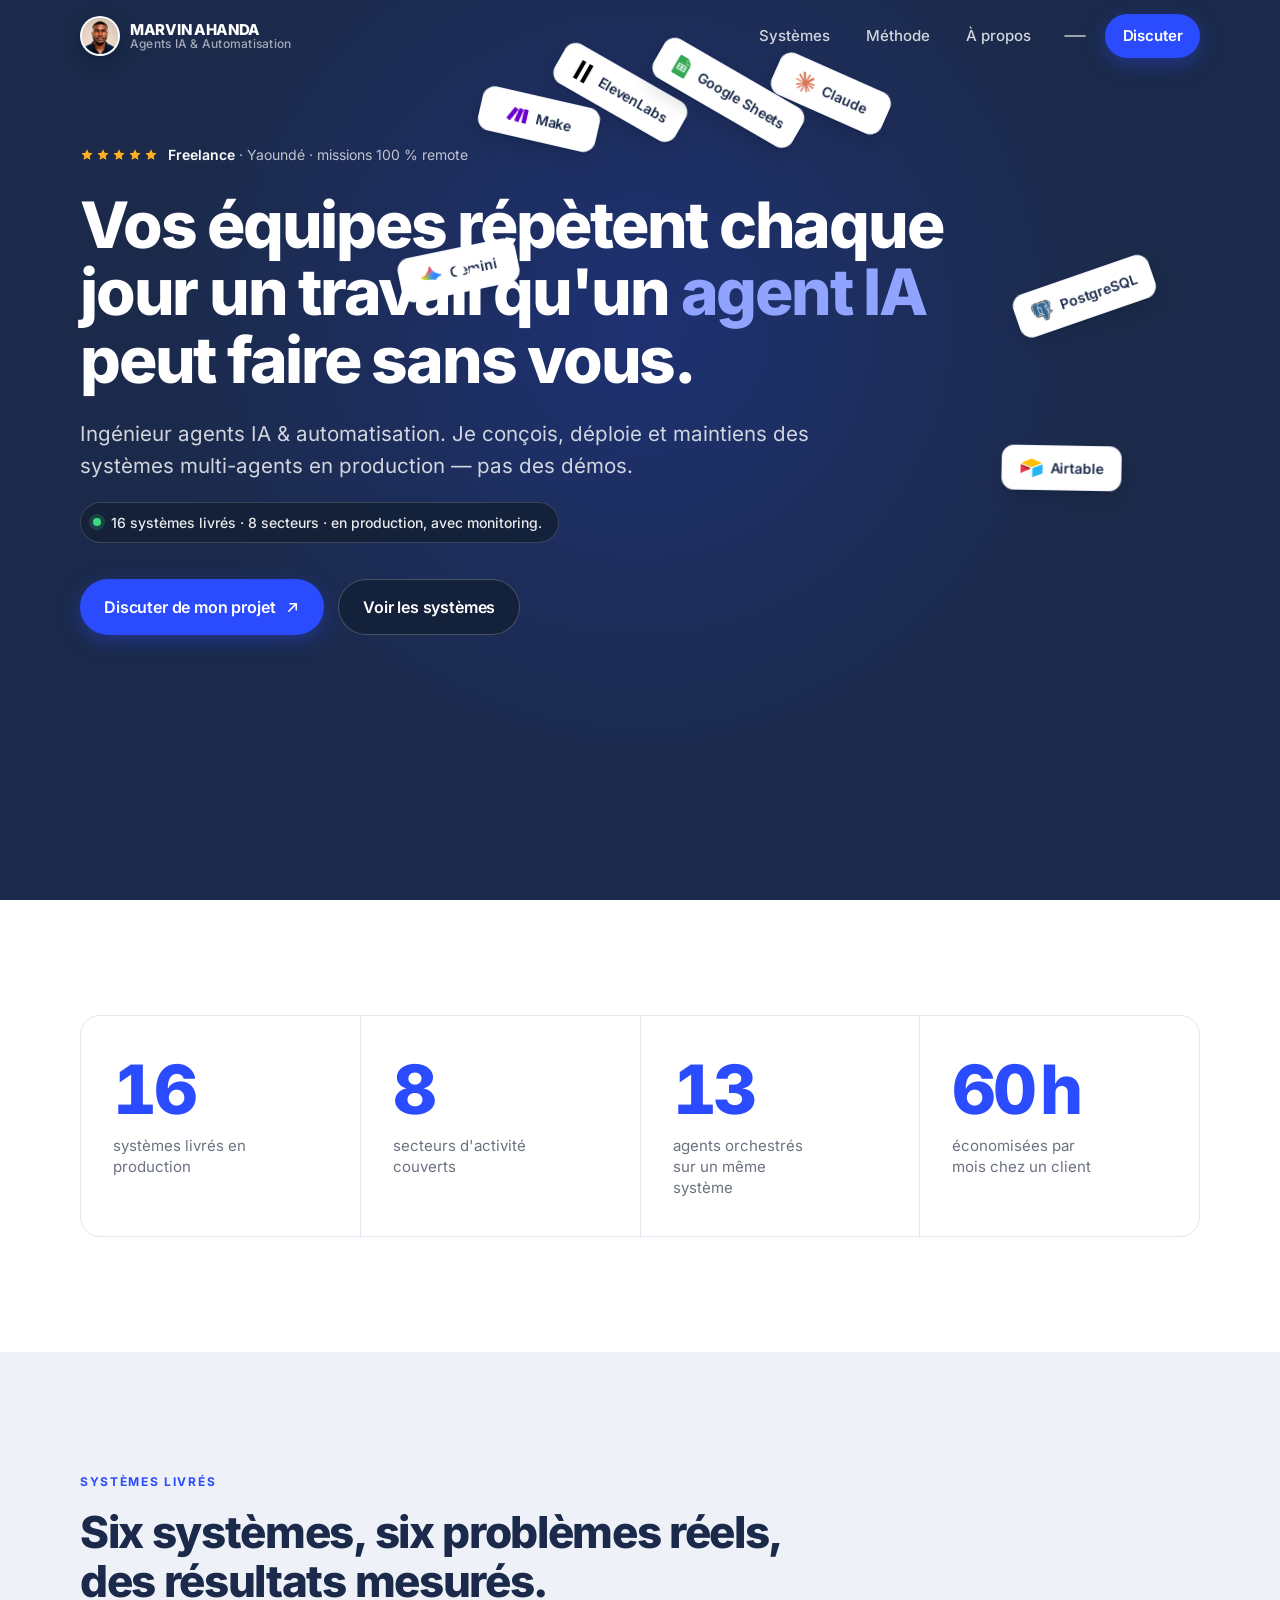
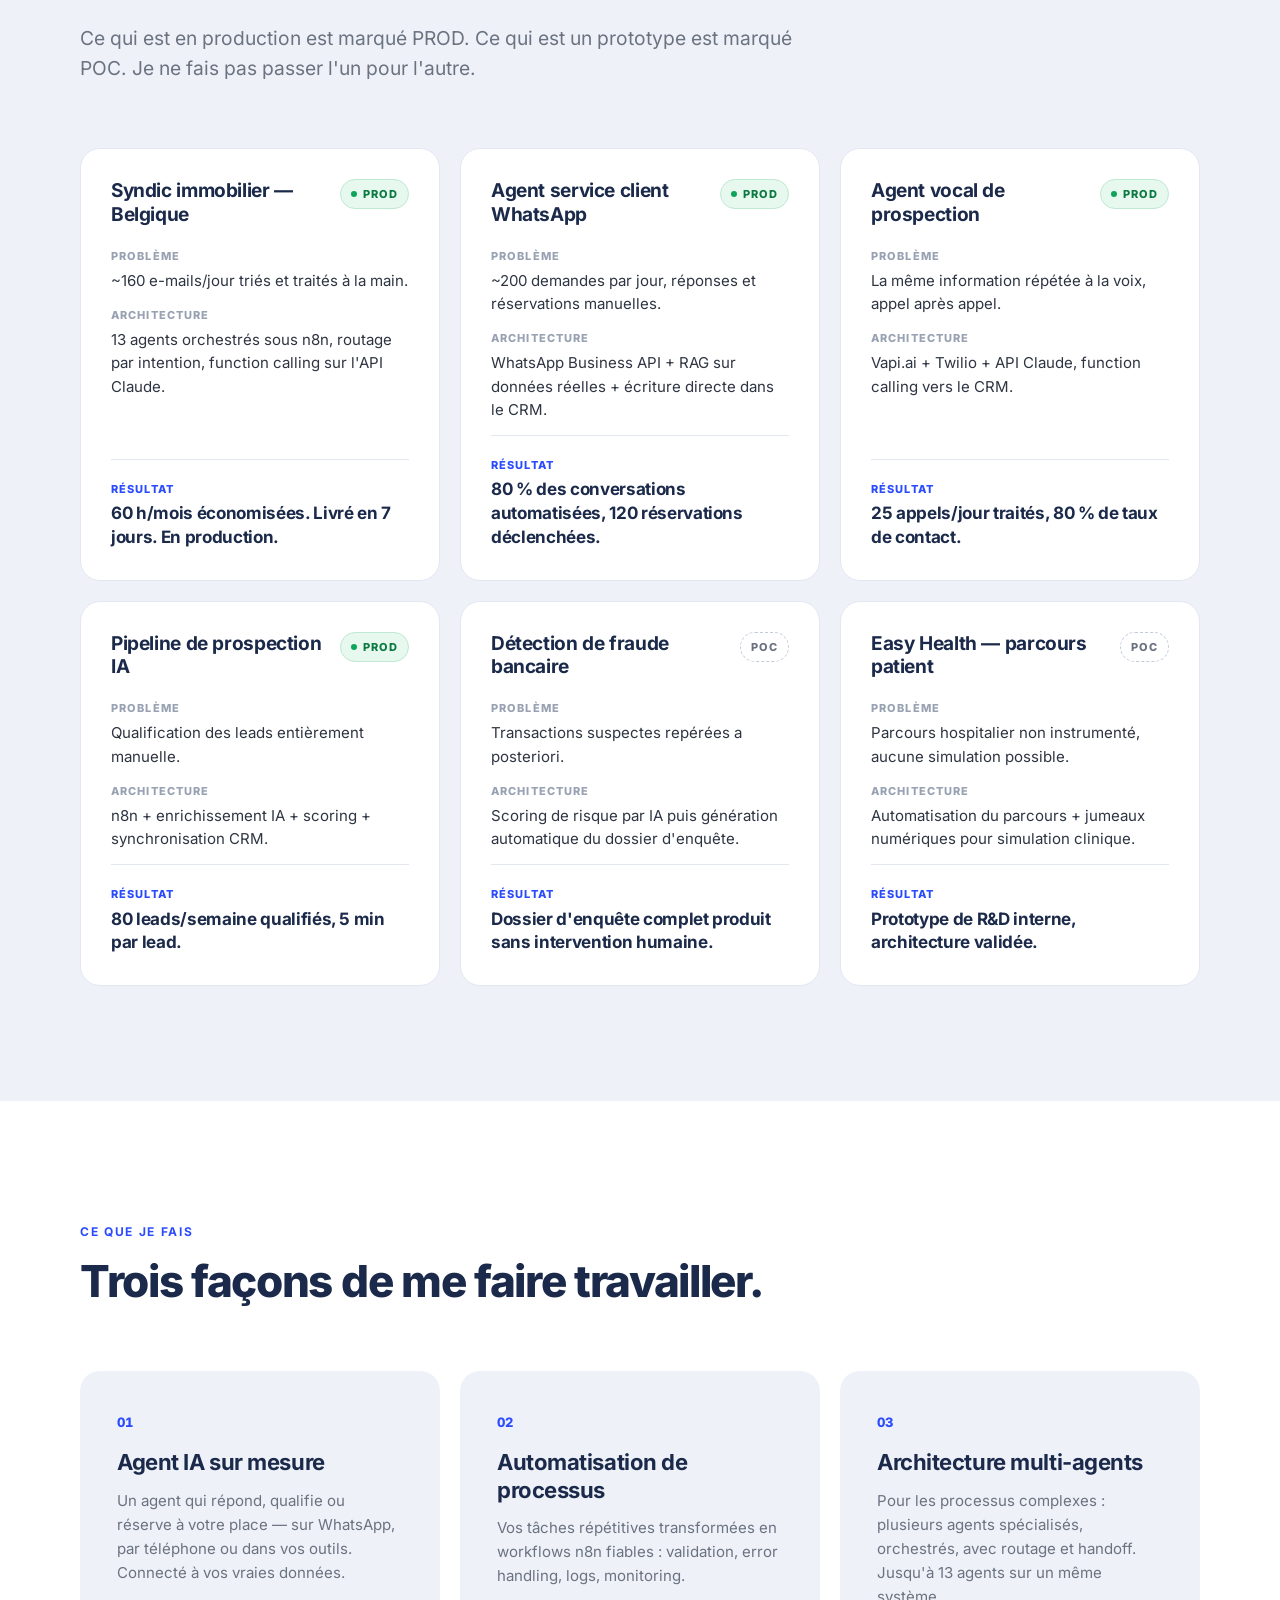
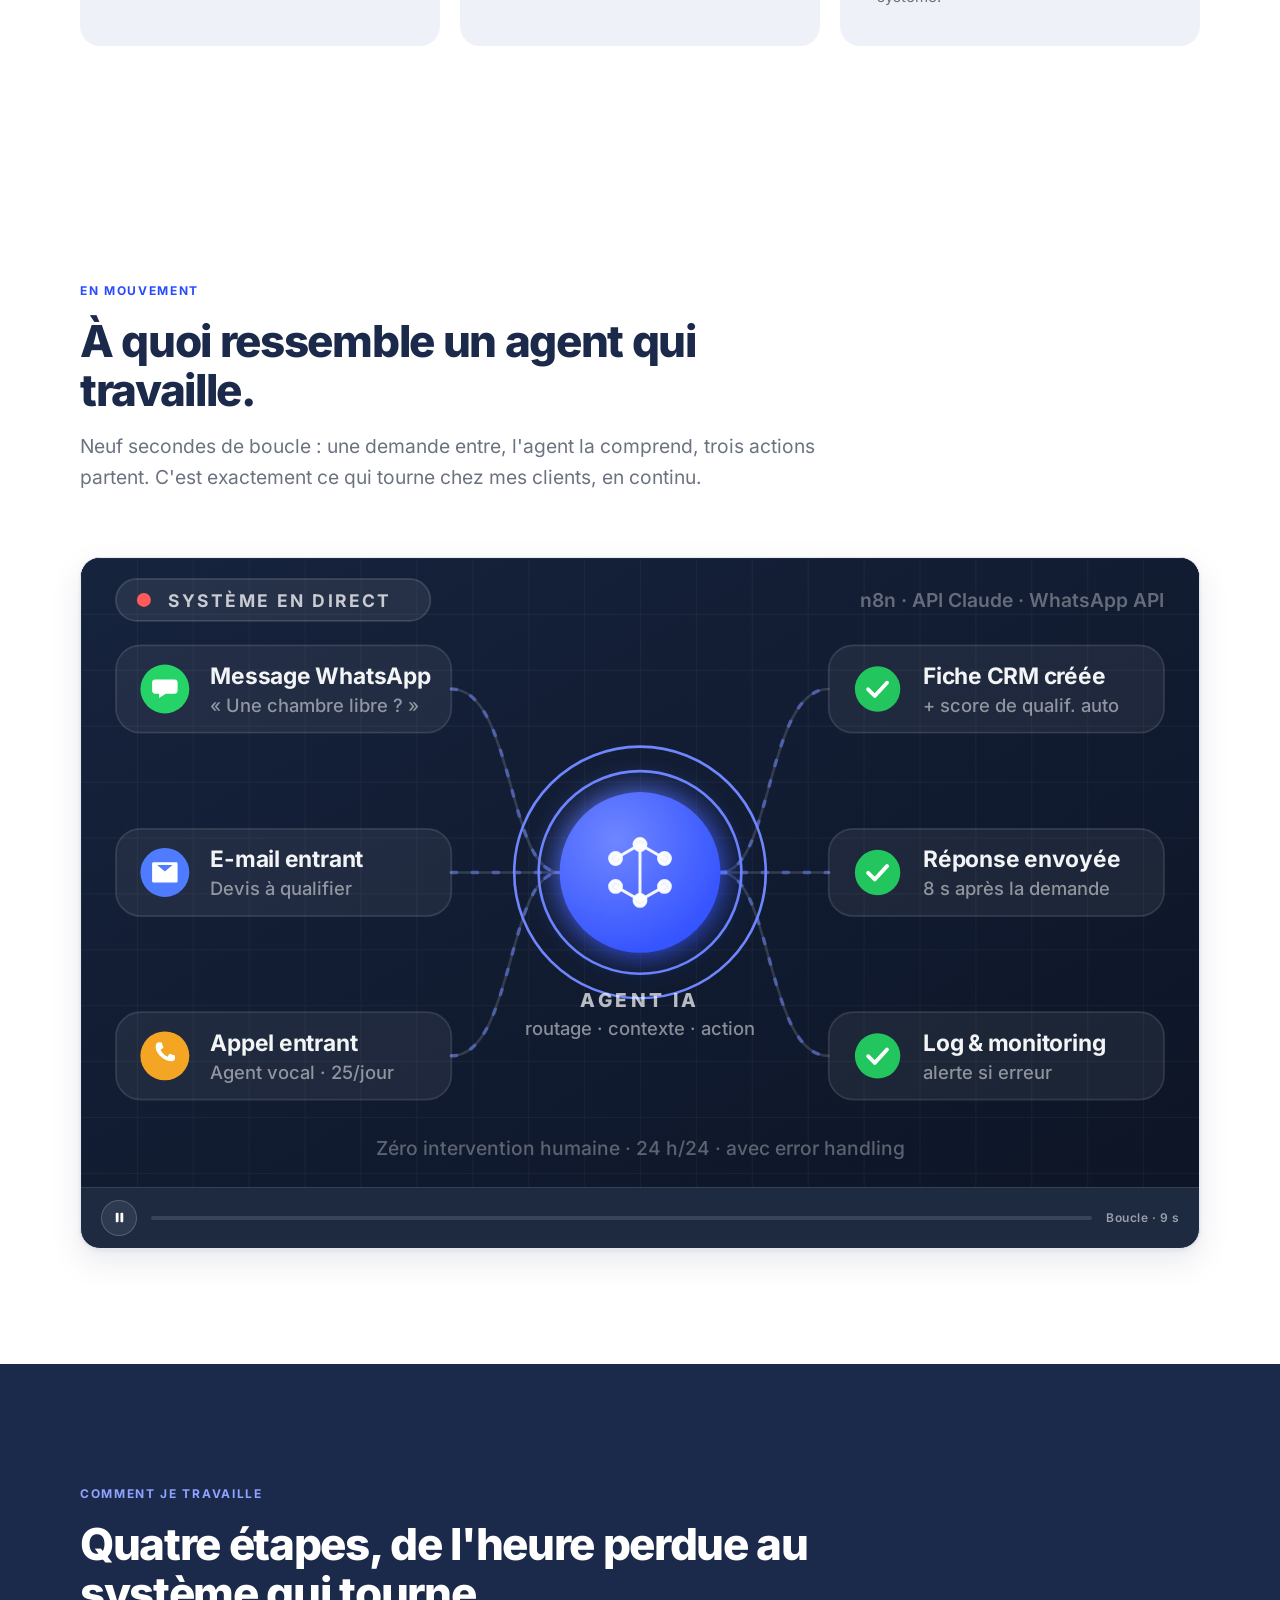
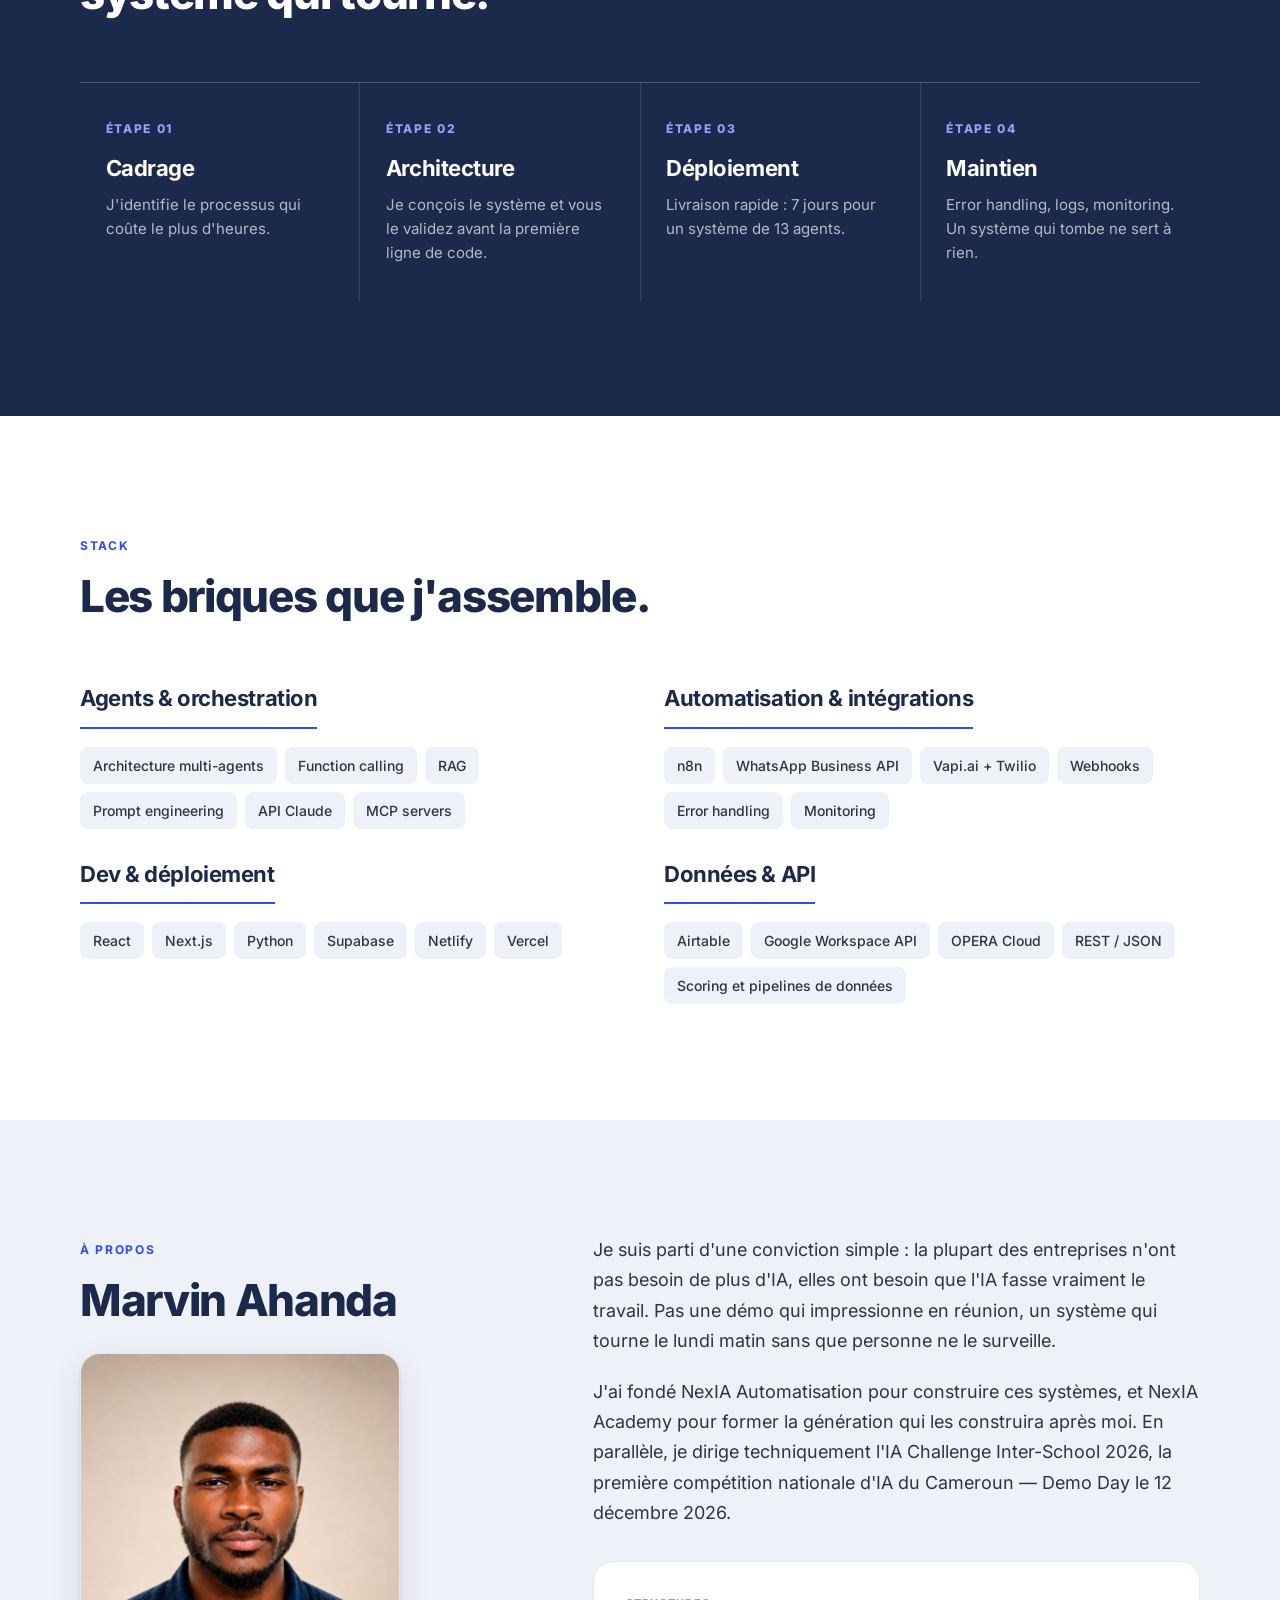
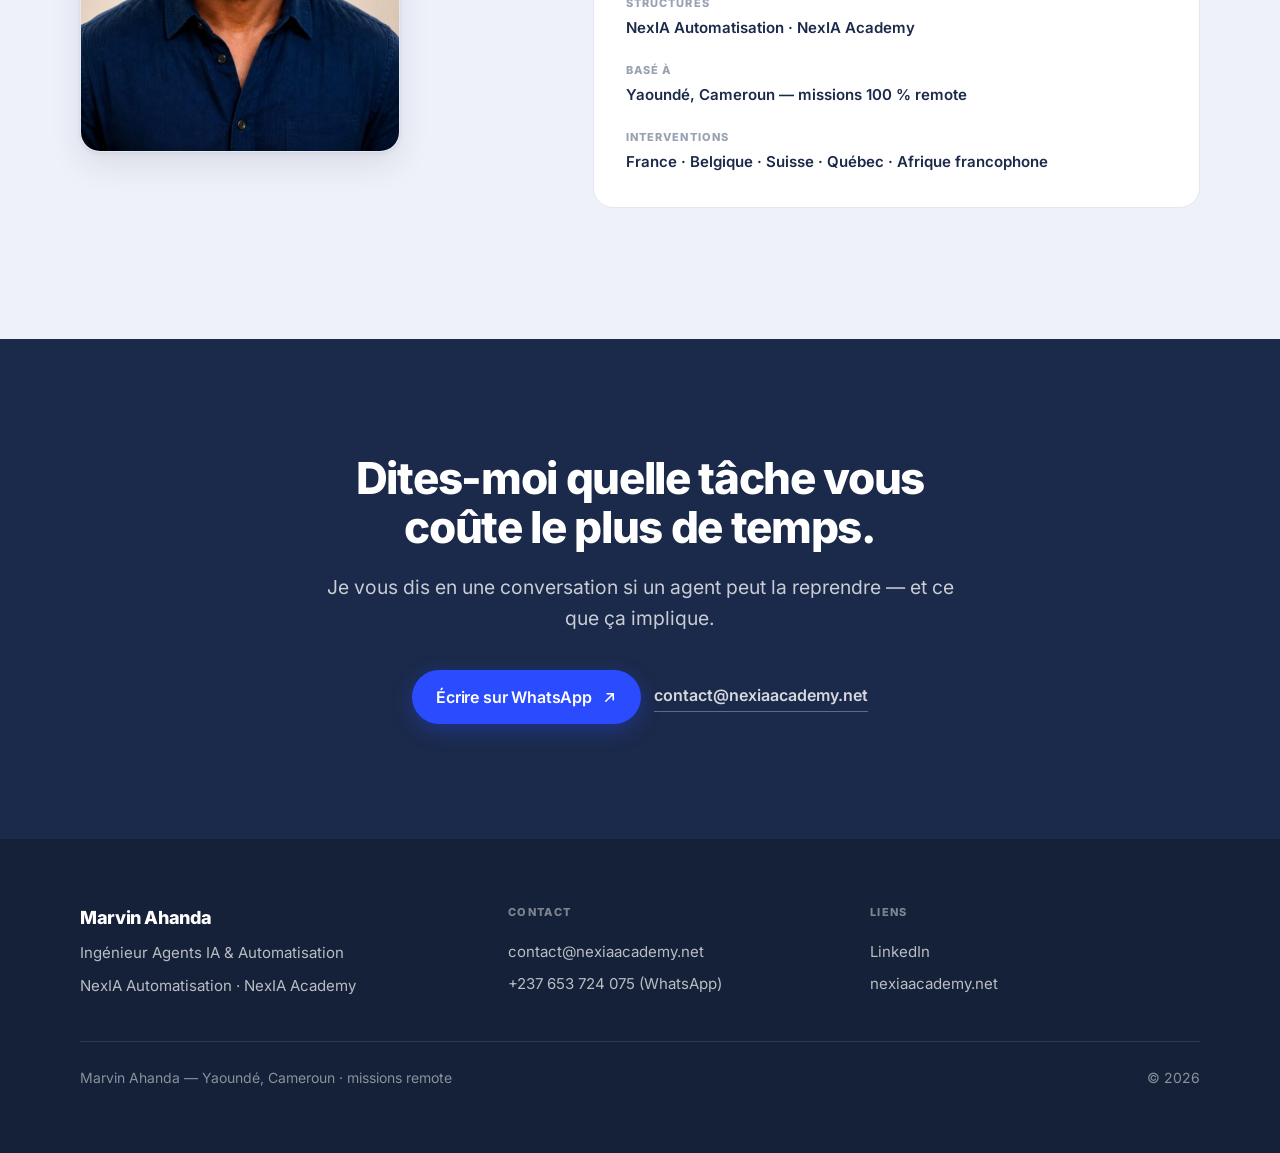
==== commit dd66000e: "Passage en production sur Netlify : canonique, SEO, en-tetes et cache" ====
--- a/index.html
+++ b/index.html
@@ -5,26 +5,31 @@
     <meta name="viewport" content="width=device-width, initial-scale=1" />
 
     <title>Marvin Ahanda — Ingénieur Agents IA &amp; Automatisation</title>
-    <meta name="description" content="Ingénieur agents IA & automatisation à Yaoundé. Je conçois, déploie et maintiens des systèmes multi-agents en production : agents WhatsApp et vocaux, workflows n8n, architectures multi-agents. 16 systèmes livrés, 8 secteurs." />
+    <meta name="description" content="Ingénieur agents IA & automatisation à Yaoundé. Agents WhatsApp et vocaux, workflows n8n, systèmes multi-agents en production. 16 systèmes livrés." />
     <meta name="author" content="Marvin Ahanda" />
+    <meta
+      name="robots"
+      content="index, follow, max-image-preview:large, max-snippet:-1, max-video-preview:-1"
+    />
+    <meta name="googlebot" content="index, follow" />
     <meta name="theme-color" content="#1b2a4a" />
-    <link rel="canonical" href="https://marvin-ahanda.github.io/" />
+    <link rel="canonical" href="https://marvinahanda.netlify.app/" />
 
     <!-- Partage social : LinkedIn, WhatsApp, X -->
     <meta property="og:type" content="website" />
     <meta property="og:locale" content="fr_FR" />
     <meta property="og:site_name" content="Marvin Ahanda" />
-    <meta property="og:url" content="https://marvin-ahanda.github.io/" />
+    <meta property="og:url" content="https://marvinahanda.netlify.app/" />
     <meta property="og:title" content="Marvin Ahanda — Ingénieur Agents IA &amp; Automatisation" />
-    <meta property="og:description" content="Ingénieur agents IA & automatisation à Yaoundé. Je conçois, déploie et maintiens des systèmes multi-agents en production : agents WhatsApp et vocaux, workflows n8n, architectures multi-agents. 16 systèmes livrés, 8 secteurs." />
-    <meta property="og:image" content="https://marvin-ahanda.github.io/assets/og-image.png" />
+    <meta property="og:description" content="Ingénieur agents IA & automatisation à Yaoundé. Agents WhatsApp et vocaux, workflows n8n, systèmes multi-agents en production. 16 systèmes livrés." />
+    <meta property="og:image" content="https://marvinahanda.netlify.app/assets/og-image.png" />
     <meta property="og:image:width" content="1200" />
     <meta property="og:image:height" content="630" />
     <meta property="og:image:alt" content="Ingénieur Agents IA &amp; Automatisation — 16 systèmes livrés, 8 secteurs, en production" />
     <meta name="twitter:card" content="summary_large_image" />
     <meta name="twitter:title" content="Marvin Ahanda — Ingénieur Agents IA &amp; Automatisation" />
-    <meta name="twitter:description" content="Ingénieur agents IA & automatisation à Yaoundé. Je conçois, déploie et maintiens des systèmes multi-agents en production : agents WhatsApp et vocaux, workflows n8n, architectures multi-agents. 16 systèmes livrés, 8 secteurs." />
-    <meta name="twitter:image" content="https://marvin-ahanda.github.io/assets/og-image.png" />
+    <meta name="twitter:description" content="Ingénieur agents IA & automatisation à Yaoundé. Agents WhatsApp et vocaux, workflows n8n, systèmes multi-agents en production. 16 systèmes livrés." />
+    <meta name="twitter:image" content="https://marvinahanda.netlify.app/assets/og-image.png" />
 
     <link rel="icon" href="assets/favicon.svg" type="image/svg+xml" />
     <link rel="apple-touch-icon" href="assets/photo-face.jpg" />
@@ -57,31 +62,103 @@
     <script type="application/ld+json">
     {
       "@context": "https://schema.org",
-      "@type": "Person",
-      "name": "Marvin Ahanda",
-      "alternateName": "Ahanda Ongolo Marvin Brice",
-      "url": "https://marvin-ahanda.github.io/",
-      "image": "https://marvin-ahanda.github.io/assets/photo-portrait.jpg",
-      "jobTitle": "Ingénieur Agents IA & Automatisation",
-      "email": "mailto:contact@nexiaacademy.net",
-      "telephone": "+237653724075",
-      "address": {
-        "@type": "PostalAddress",
-        "addressLocality": "Yaoundé",
-        "addressCountry": "CM"
-      },
-      "worksFor": [
-        { "@type": "Organization", "name": "NexIA Automatisation" },
-        { "@type": "Organization", "name": "NexIA Academy", "url": "https://www.nexiaacademy.net" }
-      ],
-      "knowsAbout": [
-        "Agents IA", "Architecture multi-agents", "Automatisation n8n",
-        "RAG", "Function calling", "WhatsApp Business API", "Agents vocaux"
-      ],
-      "sameAs": [
-        "https://www.linkedin.com/in/marvin-brice-ahanda",
-        "https://www.nexiaacademy.net",
-        "https://github.com/marvin-ahanda"
+      "@graph": [
+        {
+          "@type": "Person",
+          "@id": "https://marvinahanda.netlify.app/#marvin",
+          "name": "Marvin Ahanda",
+          "alternateName": "Ahanda Ongolo Marvin Brice",
+          "url": "https://marvinahanda.netlify.app/",
+          "image": "https://marvinahanda.netlify.app/assets/photo-portrait.jpg",
+          "jobTitle": "Ingénieur Agents IA & Automatisation",
+          "description": "Ingénieur agents IA et automatisation. Conception, déploiement et maintien de systèmes multi-agents en production pour PME francophones.",
+          "email": "mailto:contact@nexiaacademy.net",
+          "telephone": "+237653724075",
+          "address": {
+            "@type": "PostalAddress",
+            "addressLocality": "Yaoundé",
+            "addressCountry": "CM"
+          },
+          "worksFor": { "@id": "https://marvinahanda.netlify.app/#nexia" },
+          "knowsLanguage": ["fr", "en"],
+          "knowsAbout": [
+            "Agents IA",
+            "Architecture multi-agents",
+            "Automatisation n8n",
+            "RAG",
+            "Function calling",
+            "WhatsApp Business API",
+            "Agents vocaux",
+            "Prompt engineering"
+          ],
+          "sameAs": [
+            "https://www.linkedin.com/in/marvin-brice-ahanda",
+            "https://github.com/marvin-ahanda",
+            "https://www.nexiaacademy.net"
+          ]
+        },
+        {
+          "@type": "ProfessionalService",
+          "@id": "https://marvinahanda.netlify.app/#nexia",
+          "name": "NexIA Automatisation",
+          "url": "https://marvinahanda.netlify.app/",
+          "image": "https://marvinahanda.netlify.app/assets/og-image.png",
+          "description": "Agence d'agents IA et d'automatisation : agents WhatsApp et vocaux, workflows n8n, architectures multi-agents en production.",
+          "founder": { "@id": "https://marvinahanda.netlify.app/#marvin" },
+          "telephone": "+237653724075",
+          "email": "mailto:contact@nexiaacademy.net",
+          "priceRange": "$$",
+          "address": {
+            "@type": "PostalAddress",
+            "addressLocality": "Yaoundé",
+            "addressCountry": "CM"
+          },
+          "areaServed": [
+            { "@type": "Country", "name": "France" },
+            { "@type": "Country", "name": "Belgique" },
+            { "@type": "Country", "name": "Suisse" },
+            { "@type": "Country", "name": "Canada" },
+            { "@type": "Country", "name": "Cameroun" }
+          ],
+          "hasOfferCatalog": {
+            "@type": "OfferCatalog",
+            "name": "Services",
+            "itemListElement": [
+              {
+                "@type": "Offer",
+                "itemOffered": {
+                  "@type": "Service",
+                  "name": "Agent IA sur mesure",
+                  "description": "Un agent qui répond, qualifie ou réserve à votre place sur WhatsApp, par téléphone ou dans vos outils, connecté à vos vraies données."
+                }
+              },
+              {
+                "@type": "Offer",
+                "itemOffered": {
+                  "@type": "Service",
+                  "name": "Automatisation de processus",
+                  "description": "Tâches répétitives transformées en workflows n8n fiables : validation, error handling, logs, monitoring."
+                }
+              },
+              {
+                "@type": "Offer",
+                "itemOffered": {
+                  "@type": "Service",
+                  "name": "Architecture multi-agents",
+                  "description": "Plusieurs agents spécialisés orchestrés, avec routage et handoff. Jusqu'à 13 agents sur un même système."
+                }
+              }
+            ]
+          }
+        },
+        {
+          "@type": "WebSite",
+          "@id": "https://marvinahanda.netlify.app/#site",
+          "url": "https://marvinahanda.netlify.app/",
+          "name": "Marvin Ahanda — Ingénieur Agents IA & Automatisation",
+          "inLanguage": "fr-FR",
+          "publisher": { "@id": "https://marvinahanda.netlify.app/#marvin" }
+        }
       ]
     }
     </script>
--- a/assets/style.css
+++ b/assets/style.css
@@ -0,0 +1,1860 @@
+/* =============================================================================
+   MARVIN AHANDA — Ingénieur Agents IA & Automatisation
+   Design system + styles. CSS écrit à la main (pas de Tailwind CDN) pour tenir
+   les objectifs Lighthouse : un seul fichier CSS, pas de runtime JS de styling.
+   ============================================================================= */
+
+/* -----------------------------------------------------------------------------
+   0. TYPOGRAPHIE AUTO-HÉBERGÉE (Inter)
+   Self-hosting plutôt que Google Fonts : une requête tierce de moins, aucun
+   blocage de rendu, et le site reste entièrement autonome.
+   -------------------------------------------------------------------------- */
+@font-face {
+  font-family: "Inter";
+  font-style: normal;
+  font-weight: 400;
+  font-display: swap;
+  src: url("inter-latin-400-normal.woff2") format("woff2");
+}
+@font-face {
+  font-family: "Inter";
+  font-style: normal;
+  font-weight: 500;
+  font-display: swap;
+  src: url("inter-latin-500-normal.woff2") format("woff2");
+}
+@font-face {
+  font-family: "Inter";
+  font-style: normal;
+  font-weight: 600;
+  font-display: swap;
+  src: url("inter-latin-600-normal.woff2") format("woff2");
+}
+@font-face {
+  font-family: "Inter";
+  font-style: normal;
+  font-weight: 700;
+  font-display: swap;
+  src: url("inter-latin-700-normal.woff2") format("woff2");
+}
+@font-face {
+  font-family: "Inter";
+  font-style: normal;
+  font-weight: 800;
+  font-display: swap;
+  src: url("inter-latin-800-normal.woff2") format("woff2");
+}
+
+/* -----------------------------------------------------------------------------
+   1. TOKENS
+   -------------------------------------------------------------------------- */
+:root {
+  /* Palette identité */
+  --navy: #1b2a4a;
+  --navy-deep: #142138;
+  --electric: #2b4bff;
+  --ink: #2e3542;
+  --grey: #6b7280;
+  --surface: #eef1f8;
+  --white: #ffffff;
+
+  /* Dérivés */
+  --electric-tint: #eaeeff;
+  --navy-border: rgba(255, 255, 255, 0.12);
+  --line: #e2e7f2;
+
+  /* Typographie */
+  --font: "Inter", -apple-system, BlinkMacSystemFont, "Segoe UI", Roboto,
+    "Helvetica Neue", Arial, sans-serif;
+
+  /* Rythme */
+  --section-y: clamp(4.5rem, 9vw, 8rem);
+  --gutter: clamp(1.25rem, 4vw, 2.5rem);
+  --maxw: 1200px;
+  --radius: 14px;
+  --radius-lg: 20px;
+
+  /* Ombres */
+  --shadow-sm: 0 1px 2px rgba(27, 42, 74, 0.06),
+    0 4px 12px rgba(27, 42, 74, 0.06);
+  --shadow-md: 0 2px 4px rgba(27, 42, 74, 0.06),
+    0 12px 32px rgba(27, 42, 74, 0.1);
+  --shadow-badge: 0 1px 2px rgba(10, 18, 35, 0.14),
+    0 8px 20px rgba(10, 18, 35, 0.18);
+}
+
+/* -----------------------------------------------------------------------------
+   2. RESET
+   -------------------------------------------------------------------------- */
+*,
+*::before,
+*::after {
+  box-sizing: border-box;
+}
+
+html {
+  -webkit-text-size-adjust: 100%;
+  scroll-behavior: smooth;
+}
+
+body {
+  margin: 0;
+  font-family: var(--font);
+  font-size: 1rem;
+  line-height: 1.65;
+  color: var(--ink);
+  background: var(--white);
+  -webkit-font-smoothing: antialiased;
+  -moz-osx-font-smoothing: grayscale;
+  overflow-x: hidden;
+}
+
+img,
+svg {
+  display: block;
+  max-width: 100%;
+}
+
+a {
+  color: inherit;
+  text-decoration: none;
+}
+
+h1,
+h2,
+h3,
+h4,
+p,
+ul,
+ol,
+figure {
+  margin: 0;
+}
+
+ul {
+  padding: 0;
+  list-style: none;
+}
+
+button {
+  font: inherit;
+  color: inherit;
+  border: 0;
+  background: none;
+  cursor: pointer;
+}
+
+:focus-visible {
+  outline: 3px solid var(--electric);
+  outline-offset: 3px;
+  border-radius: 4px;
+}
+
+.skip-link {
+  position: absolute;
+  top: -100px;
+  left: 1rem;
+  z-index: 200;
+  padding: 0.75rem 1.25rem;
+  background: var(--electric);
+  color: var(--white);
+  font-weight: 600;
+  border-radius: 0 0 8px 8px;
+}
+
+.skip-link:focus {
+  top: 0;
+}
+
+.sr-only {
+  position: absolute;
+  width: 1px;
+  height: 1px;
+  padding: 0;
+  margin: -1px;
+  overflow: hidden;
+  clip: rect(0, 0, 0, 0);
+  white-space: nowrap;
+  border: 0;
+}
+
+/* -----------------------------------------------------------------------------
+   3. LAYOUT
+   -------------------------------------------------------------------------- */
+.wrap {
+  width: 100%;
+  max-width: var(--maxw);
+  margin-inline: auto;
+  padding-inline: var(--gutter);
+}
+
+.section {
+  padding-block: var(--section-y);
+  position: relative;
+}
+
+.section--navy {
+  background: var(--navy);
+  color: var(--white);
+}
+
+.section--surface {
+  background: var(--surface);
+}
+
+.section__head {
+  max-width: 46rem;
+  margin-bottom: clamp(2.5rem, 5vw, 4rem);
+}
+
+.eyebrow {
+  display: inline-block;
+  font-size: 0.75rem;
+  font-weight: 700;
+  letter-spacing: 0.14em;
+  text-transform: uppercase;
+  color: var(--electric);
+  margin-bottom: 1rem;
+}
+
+.section--navy .eyebrow {
+  color: #8fa3ff;
+}
+
+/* -----------------------------------------------------------------------------
+   4. TYPOGRAPHIE
+   -------------------------------------------------------------------------- */
+.h1 {
+  font-size: clamp(2.15rem, 5.6vw, 4rem);
+  line-height: 1.06;
+  font-weight: 800;
+  letter-spacing: -0.035em;
+}
+
+.h2 {
+  font-size: clamp(1.75rem, 3.6vw, 2.75rem);
+  line-height: 1.12;
+  font-weight: 800;
+  letter-spacing: -0.03em;
+  color: var(--navy);
+}
+
+.section--navy .h2 {
+  color: var(--white);
+}
+
+.h3 {
+  font-size: clamp(1.15rem, 1.8vw, 1.375rem);
+  line-height: 1.25;
+  font-weight: 700;
+  letter-spacing: -0.02em;
+  color: var(--navy);
+}
+
+.section--navy .h3 {
+  color: var(--white);
+}
+
+.lead {
+  font-size: clamp(1.0625rem, 1.5vw, 1.25rem);
+  line-height: 1.6;
+  color: var(--grey);
+}
+
+.section--navy .lead {
+  color: rgba(255, 255, 255, 0.76);
+}
+
+.muted {
+  color: var(--grey);
+}
+
+.section--navy .muted {
+  color: rgba(255, 255, 255, 0.66);
+}
+
+/* -----------------------------------------------------------------------------
+   5. BOUTONS
+   -------------------------------------------------------------------------- */
+.btn {
+  display: inline-flex;
+  align-items: center;
+  gap: 0.6rem;
+  min-height: 52px;
+  padding: 0.875rem 1.5rem;
+  border-radius: 999px;
+  font-weight: 600;
+  font-size: 1rem;
+  letter-spacing: -0.01em;
+  transition: background-color 0.22s ease, color 0.22s ease,
+    transform 0.22s ease, box-shadow 0.22s ease, border-color 0.22s ease;
+  will-change: transform;
+}
+
+.btn--primary {
+  background: var(--electric);
+  color: var(--white);
+  box-shadow: 0 6px 20px rgba(43, 75, 255, 0.35);
+}
+
+.btn--primary:hover {
+  background: #1d3bf0;
+  transform: translateY(-2px);
+  box-shadow: 0 10px 28px rgba(43, 75, 255, 0.45);
+}
+
+.btn--ghost {
+  border: 1.5px solid rgba(255, 255, 255, 0.22);
+  color: var(--white);
+  /* Opaque pour la même raison que .hero__proof : lisibilité garantie
+     même si un badge blanc vient se caler derrière. */
+  background: rgba(20, 33, 56, 0.9);
+  backdrop-filter: blur(8px);
+  -webkit-backdrop-filter: blur(8px);
+}
+
+.btn--ghost:hover {
+  background: rgba(255, 255, 255, 0.1);
+  border-color: rgba(255, 255, 255, 0.3);
+  transform: translateY(-2px);
+}
+
+.btn--outline {
+  border: 1.5px solid var(--line);
+  color: var(--navy);
+  background: var(--white);
+}
+
+.btn--outline:hover {
+  border-color: var(--electric);
+  color: var(--electric);
+  transform: translateY(-2px);
+}
+
+.btn__arrow {
+  flex: none;
+  transition: transform 0.22s ease;
+}
+
+.btn:hover .btn__arrow {
+  transform: translate(2px, -2px);
+}
+
+/* -----------------------------------------------------------------------------
+   6. NAV
+   -------------------------------------------------------------------------- */
+.nav {
+  position: fixed;
+  inset: 0 0 auto 0;
+  z-index: 100;
+  padding-block: 0.875rem;
+  transition: background-color 0.3s ease, box-shadow 0.3s ease,
+    backdrop-filter 0.3s ease;
+}
+
+.nav.is-stuck {
+  background: rgba(27, 42, 74, 0.88);
+  backdrop-filter: blur(14px);
+  -webkit-backdrop-filter: blur(14px);
+  box-shadow: 0 1px 0 rgba(255, 255, 255, 0.08);
+}
+
+.nav__inner {
+  display: flex;
+  align-items: center;
+  justify-content: space-between;
+  gap: 1rem;
+}
+
+.nav__brand {
+  display: flex;
+  flex-direction: row;
+  align-items: center;
+  gap: 0.625rem;
+  color: var(--white);
+  font-weight: 800;
+  letter-spacing: -0.02em;
+  font-size: 0.9375rem;
+}
+
+/* Bulle photo : ring blanc discret + halo électrique au survol */
+.nav__avatar {
+  flex: none;
+  width: 40px;
+  height: 40px;
+  border-radius: 50%;
+  object-fit: cover;
+  object-position: 50% 22%;
+  background: var(--surface);
+  border: 2px solid rgba(255, 255, 255, 0.85);
+  box-shadow: 0 0 0 1px rgba(27, 42, 74, 0.35), 0 6px 16px rgba(10, 18, 35, 0.35);
+  transition: transform 0.25s ease, box-shadow 0.25s ease;
+}
+
+.nav__brand:hover .nav__avatar {
+  transform: scale(1.06);
+  box-shadow: 0 0 0 3px rgba(43, 75, 255, 0.45), 0 8px 20px rgba(10, 18, 35, 0.4);
+}
+
+.nav__brand-text {
+  display: flex;
+  flex-direction: column;
+  line-height: 1.05;
+}
+
+.nav__brand-text span:last-child {
+  font-weight: 500;
+  font-size: 0.75rem;
+  letter-spacing: 0.02em;
+  color: rgba(255, 255, 255, 0.6);
+}
+
+@media (max-width: 420px) {
+  .nav__avatar {
+    width: 34px;
+    height: 34px;
+  }
+
+  .nav__brand {
+    font-size: 0.875rem;
+    gap: 0.5rem;
+  }
+
+  /* La photo prend de la place : la baseline reste sur une seule ligne. */
+  .nav__brand-text span:last-child {
+    font-size: 0.6875rem;
+    white-space: nowrap;
+  }
+}
+
+.nav__actions {
+  display: flex;
+  align-items: center;
+  gap: 0.5rem;
+}
+
+.nav__link {
+  display: none;
+  padding: 0.5rem 0.875rem;
+  font-size: 0.9375rem;
+  font-weight: 500;
+  color: rgba(255, 255, 255, 0.8);
+  border-radius: 999px;
+  transition: color 0.2s ease, background-color 0.2s ease;
+}
+
+.nav__link:hover {
+  color: var(--white);
+  background: rgba(255, 255, 255, 0.08);
+}
+
+@media (min-width: 880px) {
+  .nav__link {
+    display: inline-block;
+  }
+}
+
+.nav__cta {
+  min-height: 44px;
+  padding: 0.55rem 1.1rem;
+  font-size: 0.9375rem;
+}
+
+/* -----------------------------------------------------------------------------
+   7. SOUND TOGGLE
+   -------------------------------------------------------------------------- */
+.sound-toggle {
+  display: inline-flex;
+  align-items: center;
+  justify-content: center;
+  /* Zone tactile >= 44x44 même si l'icône ne fait que 20x30 */
+  width: 44px;
+  height: 44px;
+  flex: none;
+  border-radius: 999px;
+  color: rgba(255, 255, 255, 0.75);
+  transition: color 0.25s ease, background-color 0.25s ease;
+}
+
+.sound-toggle:hover {
+  color: var(--white);
+  background: rgba(255, 255, 255, 0.08);
+}
+
+.sound-toggle[aria-pressed="true"] {
+  color: #8fa3ff;
+}
+
+.sound-toggle__svg {
+  width: 20px;
+  height: 30px;
+  overflow: visible;
+}
+
+/* -----------------------------------------------------------------------------
+   8. HERO + SCÈNE PHYSIQUE
+   -------------------------------------------------------------------------- */
+.hero {
+  position: relative;
+  min-height: 100svh;
+  display: flex;
+  align-items: center;
+  background: var(--navy);
+  color: var(--white);
+  overflow: hidden;
+  /* Padding bas généreux : le contenu remonte et la pile de badges
+     dispose de sa propre bande, sans jamais empiéter sur la lecture. */
+  padding-block: 7rem clamp(10rem, 26vh, 17rem);
+}
+
+/* Halo discret, pas de dégradé violet générique */
+.hero::before {
+  content: "";
+  position: absolute;
+  top: -25%;
+  left: 50%;
+  width: min(1100px, 130%);
+  aspect-ratio: 1;
+  transform: translateX(-50%);
+  background: radial-gradient(
+    circle,
+    rgba(43, 75, 255, 0.22) 0%,
+    rgba(43, 75, 255, 0) 62%
+  );
+  pointer-events: none;
+}
+
+.hero__inner {
+  position: relative;
+  z-index: 3; /* Toujours au-dessus des badges */
+  width: 100%;
+  /* Promotion explicite en couche composite.
+     Sans ça, les badges (will-change: transform) sont promus par le compositeur
+     et peuvent être peints AU-DESSUS du texte malgré un z-index inférieur.
+     Le titre, le sous-titre et les CTA doivent rester lisibles quoi qu'il arrive. */
+  transform: translateZ(0);
+}
+
+.hero__content {
+  max-width: 56rem;
+}
+
+.hero__rating {
+  display: inline-flex;
+  align-items: center;
+  gap: 0.6rem;
+  margin-bottom: 1.5rem;
+  font-size: 0.875rem;
+  color: rgba(255, 255, 255, 0.72);
+}
+
+.hero__rating strong {
+  color: var(--white);
+  font-weight: 600;
+}
+
+.hero__stars {
+  display: inline-flex;
+  gap: 2px;
+  color: #ffb020;
+}
+
+.hero__title {
+  margin-bottom: 1.5rem;
+  max-width: 22ch;
+}
+
+.hero__title em {
+  font-style: normal;
+  color: #8fa3ff;
+}
+
+.hero__sub {
+  max-width: 46rem;
+  font-size: clamp(1.0625rem, 1.6vw, 1.3125rem);
+  line-height: 1.55;
+  color: rgba(255, 255, 255, 0.8);
+  margin-bottom: 1.25rem;
+}
+
+.hero__proof {
+  display: inline-flex;
+  align-items: center;
+  gap: 0.625rem;
+  padding: 0.5rem 1rem 0.5rem 0.75rem;
+  margin-bottom: 2.25rem;
+  border: 1px solid rgba(255, 255, 255, 0.16);
+  border-radius: 999px;
+  /* Fond OPAQUE : un badge blanc qui passe derrière ne doit jamais
+     transparaître et annuler le contraste du texte. */
+  background: rgba(20, 33, 56, 0.92);
+  backdrop-filter: blur(8px);
+  -webkit-backdrop-filter: blur(8px);
+  font-size: 0.875rem;
+  font-weight: 500;
+  color: rgba(255, 255, 255, 0.9);
+}
+
+.hero__dot {
+  width: 8px;
+  height: 8px;
+  flex: none;
+  border-radius: 50%;
+  background: #3ddc84;
+  box-shadow: 0 0 0 4px rgba(61, 220, 132, 0.18);
+}
+
+.hero__actions {
+  display: flex;
+  flex-wrap: wrap;
+  gap: 0.875rem;
+  position: relative;
+  z-index: 4;
+}
+
+.hero__scroll {
+  position: absolute;
+  left: 50%;
+  bottom: 1.5rem;
+  transform: translateX(-50%);
+  z-index: 3;
+  font-size: 0.6875rem;
+  font-weight: 600;
+  letter-spacing: 0.16em;
+  text-transform: uppercase;
+  color: rgba(255, 255, 255, 0.4);
+  pointer-events: none;
+}
+
+/* Mobile : hero compacté pour que la pile de badges reste proche de la
+   ligne de flottaison. La majorité des prospects arrivent depuis WhatsApp. */
+@media (max-width: 640px) {
+  .hero {
+    min-height: auto;
+    padding-block: 5.5rem clamp(6.5rem, 17vh, 9rem);
+  }
+
+  .hero__rating {
+    font-size: 0.8125rem;
+    gap: 0.5rem;
+    margin-bottom: 1.125rem;
+    align-items: flex-start; /* les étoiles restent alignées sur la 1re ligne */
+  }
+
+  .hero__stars {
+    margin-top: 0.2rem;
+  }
+
+  .hero__title {
+    margin-bottom: 1.125rem;
+  }
+
+  .hero__sub {
+    font-size: 1rem;
+    margin-bottom: 1rem;
+  }
+
+  .hero__proof {
+    font-size: 0.8125rem;
+    margin-bottom: 1.5rem;
+    align-items: flex-start;
+  }
+
+  .hero__proof .hero__dot {
+    margin-top: 0.45rem;
+  }
+
+  .hero__actions {
+    width: 100%;
+  }
+
+  .hero__actions .btn {
+    width: 100%;
+    justify-content: center;
+  }
+}
+
+/* --- Couche physique --- */
+.physics-layer {
+  position: absolute;
+  inset: 0;
+  z-index: 2; /* Sous le texte du hero */
+  pointer-events: none; /* Seuls les badges captent le pointeur */
+  overflow: hidden;
+}
+
+.tool-badge {
+  position: absolute;
+  top: 0;
+  left: 0;
+  display: inline-flex;
+  align-items: center;
+  justify-content: center;
+  gap: 0.5rem;
+  /* Largeur variable selon le nom, bornée pour garder une pile homogène */
+  min-width: 120px;
+  max-width: 180px;
+  padding: 0.625rem 0.9375rem;
+  background: var(--white);
+  border: 1px solid var(--surface);
+  border-radius: 12px;
+  box-shadow: var(--shadow-badge);
+  color: var(--navy);
+  font-size: 0.875rem;
+  font-weight: 600;
+  letter-spacing: -0.01em;
+  white-space: nowrap;
+  will-change: transform;
+  transform: translate3d(-999px, -999px, 0);
+  backface-visibility: hidden;
+  user-select: none;
+  -webkit-user-select: none;
+}
+
+/* Pointeur actif uniquement sur les badges (drag / hover) */
+.physics-layer.is-interactive .tool-badge {
+  pointer-events: auto;
+  cursor: grab;
+}
+
+.physics-layer.is-interactive .tool-badge:active {
+  cursor: grabbing;
+}
+
+.tool-badge[hidden] {
+  display: none !important;
+}
+
+.tool-badge__mark {
+  flex: none;
+  width: 18px;
+  height: 18px;
+  color: var(--electric);
+}
+
+/* Logos de marque réels (SVG inline, multicolores).
+   preserveAspectRatio par défaut : un logo large (n8n) reste centré dans sa
+   boîte sans jamais être déformé. currentColor sert de repli pour les logos
+   monochromes (OpenAI, ElevenLabs) : on force un noir profond, pas le navy. */
+.tool-badge__logo {
+  flex: none;
+  width: 22px;
+  height: 20px;
+  color: #0b0f17;
+}
+
+/* Palier mobile : badges compacts (90–110px) et moins nombreux */
+.physics-layer.is-compact .tool-badge {
+  min-width: 90px;
+  max-width: 112px;
+  padding: 0.5rem 0.75rem;
+  font-size: 0.75rem;
+  border-radius: 10px;
+}
+
+.physics-layer.is-compact .tool-badge__mark {
+  width: 14px;
+  height: 14px;
+}
+
+.physics-layer.is-compact .tool-badge__logo {
+  width: 17px;
+  height: 15px;
+}
+
+.physics-layer.is-compact .tool-badge__inner {
+  gap: 0.375rem;
+}
+
+/* Fallback sans JS : sous 768px on n'affiche que les 7 premiers badges */
+@media (max-width: 767px) {
+  .physics-layer.is-static .tool-badge:nth-child(n + 8) {
+    display: none;
+  }
+
+  .physics-layer.is-static .tool-badge {
+    min-width: 90px;
+    max-width: 112px;
+    padding: 0.5rem 0.75rem;
+    font-size: 0.75rem;
+  }
+}
+
+/* Micro-interaction au survol : léger scale + ombre renforcée.
+   Appliqué sur un enfant pour ne pas écraser le transform piloté par la physique. */
+.tool-badge__inner {
+  display: inline-flex;
+  align-items: center;
+  gap: 0.5rem;
+  transition: transform 0.18s ease;
+}
+
+.physics-layer.is-interactive .tool-badge:hover {
+  box-shadow: 0 2px 6px rgba(10, 18, 35, 0.2), 0 14px 34px rgba(10, 18, 35, 0.3);
+  border-color: #dfe5f5;
+}
+
+.physics-layer.is-interactive .tool-badge:hover .tool-badge__inner {
+  transform: scale(1.05);
+}
+
+/* --- Fallback statique : reduced-motion, échec de Matter.js, ou no-JS --- */
+.physics-layer.is-static {
+  display: flex;
+  align-items: flex-end;
+  justify-content: center;
+  padding: 0 var(--gutter) clamp(1.5rem, 5vw, 3rem);
+}
+
+.physics-layer.is-static .physics-layer__grid {
+  display: flex;
+  flex-wrap: wrap;
+  justify-content: center;
+  gap: 0.625rem;
+  max-width: 60rem;
+}
+
+.physics-layer.is-static .tool-badge {
+  position: relative;
+  transform: none;
+  opacity: 0;
+  animation: badge-fade 0.5s ease forwards;
+}
+
+@keyframes badge-fade {
+  to {
+    opacity: 1;
+  }
+}
+
+/* -----------------------------------------------------------------------------
+   9. CHIFFRES
+   -------------------------------------------------------------------------- */
+.stats {
+  display: grid;
+  grid-template-columns: repeat(2, 1fr);
+  gap: 1px;
+  background: var(--line);
+  border: 1px solid var(--line);
+  border-radius: var(--radius-lg);
+  overflow: hidden;
+}
+
+@media (min-width: 900px) {
+  .stats {
+    grid-template-columns: repeat(4, 1fr);
+  }
+}
+
+.stat {
+  background: var(--white);
+  padding: clamp(1.5rem, 3vw, 2.5rem) clamp(1.125rem, 2.5vw, 2rem);
+}
+
+.stat__value {
+  display: block;
+  font-size: clamp(2.75rem, 6vw, 4.25rem);
+  line-height: 1;
+  font-weight: 800;
+  letter-spacing: -0.045em;
+  color: var(--electric);
+  font-variant-numeric: tabular-nums;
+}
+
+.stat__label {
+  display: block;
+  margin-top: 0.75rem;
+  font-size: 0.9375rem;
+  line-height: 1.4;
+  color: var(--grey);
+  max-width: 16ch;
+}
+
+/* -----------------------------------------------------------------------------
+   10. CARTES SYSTÈMES
+   -------------------------------------------------------------------------- */
+.cases {
+  display: grid;
+  gap: 1.25rem;
+  grid-template-columns: 1fr;
+}
+
+@media (min-width: 720px) {
+  .cases {
+    grid-template-columns: repeat(2, 1fr);
+  }
+}
+
+@media (min-width: 1060px) {
+  .cases {
+    grid-template-columns: repeat(3, 1fr);
+  }
+}
+
+.case {
+  display: flex;
+  flex-direction: column;
+  background: var(--white);
+  border: 1px solid var(--line);
+  border-radius: var(--radius-lg);
+  padding: clamp(1.375rem, 2.5vw, 1.875rem);
+  transition: transform 0.25s ease, box-shadow 0.25s ease,
+    border-color 0.25s ease;
+}
+
+.case:hover {
+  transform: translateY(-4px);
+  box-shadow: var(--shadow-md);
+  border-color: #d5deef;
+}
+
+.case__top {
+  display: flex;
+  align-items: flex-start;
+  justify-content: space-between;
+  gap: 1rem;
+  margin-bottom: 1.25rem;
+}
+
+.case__title {
+  font-size: 1.1875rem;
+  line-height: 1.25;
+  font-weight: 700;
+  letter-spacing: -0.02em;
+  color: var(--navy);
+}
+
+/* Badges PROD / POC : deux lectures visuelles franchement distinctes.
+   PROD = plein, vert, signal "ça tourne". POC = contour, gris, signal "prototype". */
+.tag {
+  flex: none;
+  display: inline-flex;
+  align-items: center;
+  gap: 0.375rem;
+  padding: 0.3125rem 0.625rem;
+  border-radius: 999px;
+  font-size: 0.6875rem;
+  font-weight: 800;
+  letter-spacing: 0.08em;
+  text-transform: uppercase;
+}
+
+.tag--prod {
+  background: #e7f8ef;
+  color: #0d7a43;
+  border: 1px solid #bfe9d3;
+}
+
+.tag--prod::before {
+  content: "";
+  width: 6px;
+  height: 6px;
+  border-radius: 50%;
+  background: #10a45a;
+}
+
+.tag--poc {
+  background: transparent;
+  color: var(--grey);
+  border: 1px dashed #c3cbdb;
+}
+
+.case__row {
+  margin-bottom: 0.875rem;
+}
+
+.case__label {
+  display: block;
+  font-size: 0.6875rem;
+  font-weight: 800;
+  letter-spacing: 0.1em;
+  text-transform: uppercase;
+  color: #98a2b3;
+  margin-bottom: 0.25rem;
+}
+
+.case__text {
+  font-size: 0.9375rem;
+  line-height: 1.55;
+  color: var(--ink);
+}
+
+.case__result {
+  margin-top: auto;
+  padding-top: 1.25rem;
+  border-top: 1px solid var(--line);
+}
+
+.case__result .case__label {
+  color: var(--electric);
+}
+
+.case__result p {
+  font-size: 1.0625rem;
+  line-height: 1.4;
+  font-weight: 700;
+  letter-spacing: -0.02em;
+  color: var(--navy);
+}
+
+/* -----------------------------------------------------------------------------
+   11. OFFRES
+   -------------------------------------------------------------------------- */
+.offers {
+  display: grid;
+  gap: 1.25rem;
+  grid-template-columns: 1fr;
+}
+
+@media (min-width: 860px) {
+  .offers {
+    grid-template-columns: repeat(3, 1fr);
+  }
+}
+
+.offer {
+  padding: clamp(1.5rem, 3vw, 2.25rem);
+  background: var(--surface);
+  border-radius: var(--radius-lg);
+  border: 1px solid transparent;
+  transition: border-color 0.25s ease, background-color 0.25s ease;
+}
+
+.offer:hover {
+  background: var(--white);
+  border-color: var(--line);
+  box-shadow: var(--shadow-sm);
+}
+
+.offer__num {
+  display: inline-block;
+  font-size: 0.8125rem;
+  font-weight: 800;
+  color: var(--electric);
+  font-variant-numeric: tabular-nums;
+  margin-bottom: 1rem;
+}
+
+.offer h3 {
+  margin-bottom: 0.75rem;
+}
+
+.offer p {
+  font-size: 0.9375rem;
+  line-height: 1.6;
+  color: var(--grey);
+}
+
+/* -----------------------------------------------------------------------------
+   12. MÉTHODE
+   -------------------------------------------------------------------------- */
+.steps {
+  display: grid;
+  gap: 1px;
+  background: var(--navy-border);
+  border-top: 1px solid var(--navy-border);
+}
+
+@media (min-width: 780px) {
+  .steps {
+    grid-template-columns: repeat(4, 1fr);
+  }
+}
+
+.step {
+  background: var(--navy);
+  padding: clamp(1.5rem, 3vw, 2.25rem) clamp(1.125rem, 2vw, 1.75rem);
+}
+
+.step__num {
+  display: block;
+  font-size: 0.75rem;
+  font-weight: 800;
+  letter-spacing: 0.14em;
+  color: #8fa3ff;
+  margin-bottom: 1rem;
+}
+
+.step h3 {
+  margin-bottom: 0.625rem;
+}
+
+.step p {
+  font-size: 0.9375rem;
+  line-height: 1.6;
+  color: rgba(255, 255, 255, 0.68);
+}
+
+/* -----------------------------------------------------------------------------
+   13. STACK
+   -------------------------------------------------------------------------- */
+.stack {
+  display: grid;
+  gap: 2rem 3rem;
+  grid-template-columns: 1fr;
+}
+
+@media (min-width: 700px) {
+  .stack {
+    grid-template-columns: repeat(2, 1fr);
+  }
+}
+
+.stack__group h3 {
+  padding-bottom: 0.875rem;
+  margin-bottom: 1.125rem;
+  border-bottom: 2px solid var(--electric);
+  display: inline-block;
+}
+
+.stack__list {
+  display: flex;
+  flex-wrap: wrap;
+  gap: 0.5rem;
+}
+
+.stack__list li {
+  padding: 0.4375rem 0.8125rem;
+  background: var(--surface);
+  border-radius: 8px;
+  font-size: 0.875rem;
+  font-weight: 500;
+  color: var(--ink);
+}
+
+/* -----------------------------------------------------------------------------
+   14. À PROPOS
+   -------------------------------------------------------------------------- */
+.about {
+  display: grid;
+  gap: clamp(2rem, 5vw, 4rem);
+  grid-template-columns: 1fr;
+  align-items: start;
+}
+
+@media (min-width: 900px) {
+  .about {
+    grid-template-columns: 0.85fr 1.15fr;
+  }
+}
+
+/* Portrait : cadré 4/5, calé sous le titre, jamais plus large que la colonne */
+.about__photo {
+  margin: 1.75rem 0 0;
+  max-width: 320px;
+  border-radius: var(--radius-lg);
+  overflow: hidden;
+  border: 1px solid var(--line);
+  box-shadow: var(--shadow-md);
+  background: var(--surface);
+}
+
+.about__photo img {
+  width: 100%;
+  height: auto;
+  aspect-ratio: 4 / 5;
+  object-fit: cover;
+  object-position: 50% 18%;
+}
+
+@media (max-width: 899px) {
+  .about__photo {
+    max-width: 260px;
+  }
+}
+
+.about__text p + p {
+  margin-top: 1.25rem;
+}
+
+.about__text p {
+  font-size: clamp(1rem, 1.4vw, 1.125rem);
+  line-height: 1.7;
+  color: var(--ink);
+}
+
+.about__card {
+  padding: clamp(1.5rem, 3vw, 2rem);
+  background: var(--white);
+  border: 1px solid var(--line);
+  border-radius: var(--radius-lg);
+}
+
+.about__card dt {
+  font-size: 0.6875rem;
+  font-weight: 800;
+  letter-spacing: 0.1em;
+  text-transform: uppercase;
+  color: #98a2b3;
+  margin-bottom: 0.25rem;
+}
+
+.about__card dd {
+  margin: 0 0 1.25rem;
+  font-size: 0.9375rem;
+  font-weight: 600;
+  color: var(--navy);
+}
+
+.about__card dd:last-child {
+  margin-bottom: 0;
+}
+
+/* -----------------------------------------------------------------------------
+   15. CTA FINAL + FOOTER
+   -------------------------------------------------------------------------- */
+.cta {
+  text-align: center;
+}
+
+.cta .h2 {
+  max-width: 20ch;
+  margin-inline: auto;
+  margin-bottom: 1.25rem;
+}
+
+.cta .lead {
+  max-width: 40rem;
+  margin-inline: auto;
+  margin-bottom: 2.25rem;
+}
+
+.cta__actions {
+  display: flex;
+  flex-wrap: wrap;
+  gap: 0.875rem;
+  justify-content: center;
+  align-items: center;
+}
+
+.cta__mail {
+  font-weight: 600;
+  color: rgba(255, 255, 255, 0.82);
+  border-bottom: 1px solid rgba(255, 255, 255, 0.3);
+  padding-bottom: 2px;
+  transition: color 0.2s ease, border-color 0.2s ease;
+}
+
+.cta__mail:hover {
+  color: var(--white);
+  border-color: var(--white);
+}
+
+.footer {
+  background: var(--navy-deep);
+  color: rgba(255, 255, 255, 0.7);
+  padding-block: clamp(2.5rem, 5vw, 4rem);
+  font-size: 0.9375rem;
+}
+
+.footer__grid {
+  display: grid;
+  gap: 2rem;
+  grid-template-columns: 1fr;
+}
+
+@media (min-width: 760px) {
+  .footer__grid {
+    grid-template-columns: 1.2fr 1fr 1fr;
+  }
+}
+
+.footer__brand {
+  font-size: 1.125rem;
+  font-weight: 800;
+  letter-spacing: -0.02em;
+  color: var(--white);
+  margin-bottom: 0.5rem;
+}
+
+.footer h4 {
+  font-size: 0.6875rem;
+  font-weight: 800;
+  letter-spacing: 0.12em;
+  text-transform: uppercase;
+  color: rgba(255, 255, 255, 0.45);
+  margin-bottom: 0.875rem;
+}
+
+.footer a {
+  display: inline-block;
+  padding-block: 0.25rem;
+  transition: color 0.2s ease;
+}
+
+.footer a:hover {
+  color: var(--white);
+}
+
+.footer__bottom {
+  margin-top: 2.5rem;
+  padding-top: 1.5rem;
+  border-top: 1px solid rgba(255, 255, 255, 0.1);
+  display: flex;
+  flex-wrap: wrap;
+  gap: 0.5rem 1.5rem;
+  justify-content: space-between;
+  font-size: 0.875rem;
+  color: rgba(255, 255, 255, 0.5);
+}
+
+/* -----------------------------------------------------------------------------
+   16. RÉVÉLATIONS AU SCROLL (fondus uniquement, jamais de délai de lecture)
+   -------------------------------------------------------------------------- */
+/* L'état masqué n'est appliqué QUE si JavaScript est disponible (classe .js
+   posée en tête de <head>). Sans JS, tout le contenu reste visible : une
+   section ne doit jamais dépendre d'un observer pour être lisible. */
+.js .reveal {
+  opacity: 0;
+  transform: translateY(18px);
+}
+
+.reveal.is-in {
+  opacity: 1;
+  transform: none;
+  transition: opacity 0.6s ease, transform 0.6s cubic-bezier(0.22, 1, 0.36, 1);
+}
+
+/* -----------------------------------------------------------------------------
+   17. PRÉFÉRENCE MOUVEMENT RÉDUIT — non négociable
+   -------------------------------------------------------------------------- */
+@media (prefers-reduced-motion: reduce) {
+  html {
+    scroll-behavior: auto;
+  }
+
+  *,
+  *::before,
+  *::after {
+    animation-duration: 0.01ms !important;
+    animation-iteration-count: 1 !important;
+    transition-duration: 0.01ms !important;
+  }
+
+  .js .reveal,
+  .reveal {
+    opacity: 1;
+    transform: none;
+  }
+
+  .physics-layer.is-static .tool-badge {
+    opacity: 1;
+    animation: none;
+  }
+}
+
+/* -----------------------------------------------------------------------------
+   18. DÉMO ANIMÉE — "un agent au travail"
+   Une scène SVG animée 100 % CSS, montée comme une vidéo (cadre + barre de
+   lecture + pause). Zéro fichier vidéo : rien à télécharger, net à toutes les
+   tailles, et la boucle s'arrête dès que la section sort de l'écran.
+
+   HORLOGE UNIQUE : tous les éléments partagent la même durée (--demo-dur = 9s)
+   et se décalent uniquement par animation-delay. C'est ce qui garde la scène
+   synchronisée sans une ligne de JavaScript de timing.
+   -------------------------------------------------------------------------- */
+.demo {
+  --demo-dur: 9s;
+  margin: 0;
+  border: 1px solid var(--line);
+  border-radius: var(--radius-lg);
+  overflow: hidden;
+  background: var(--navy-deep);
+  box-shadow: var(--shadow-md);
+}
+
+.demo__stage {
+  position: relative;
+  background: var(--navy-deep);
+}
+
+.demo__svg {
+  display: block;
+  width: 100%;
+  height: auto;
+  font-family: var(--font);
+}
+
+/* --- Typographie de la scène --- */
+.demo__t1 {
+  fill: rgba(255, 255, 255, 0.95);
+  font-size: 13px;
+  font-weight: 700;
+  letter-spacing: -0.01em;
+}
+
+.demo__t2 {
+  fill: rgba(255, 255, 255, 0.5);
+  font-size: 10.5px;
+  font-weight: 500;
+}
+
+.demo__pill-txt {
+  fill: rgba(255, 255, 255, 0.75);
+  font-size: 10px;
+  font-weight: 700;
+  letter-spacing: 0.14em;
+}
+
+.demo__stack-txt {
+  fill: rgba(255, 255, 255, 0.35);
+  font-size: 11px;
+  font-weight: 600;
+}
+
+.demo__label {
+  fill: rgba(255, 255, 255, 0.7);
+  font-size: 11px;
+  font-weight: 800;
+  letter-spacing: 0.18em;
+}
+
+.demo__foot {
+  fill: rgba(255, 255, 255, 0.32);
+  font-size: 11px;
+  font-weight: 500;
+}
+
+/* --- Cartes --- */
+.demo__chip rect {
+  fill: rgba(255, 255, 255, 0.06);
+  stroke: rgba(255, 255, 255, 0.12);
+}
+
+.demo__glyph {
+  fill: #fff;
+}
+
+/* --- Câbles --- */
+.demo__wire {
+  stroke: rgba(255, 255, 255, 0.14);
+  stroke-width: 1.5;
+}
+
+.demo__flow {
+  stroke: #6f86ff;
+  stroke-width: 2;
+  stroke-dasharray: 3 9;
+  opacity: 0.5;
+  animation: demo-flow 1.1s linear infinite;
+}
+
+@keyframes demo-flow {
+  to {
+    stroke-dashoffset: -24;
+  }
+}
+
+/* --- Cœur de l'agent --- */
+.demo__core {
+  transform-box: fill-box;
+  transform-origin: center;
+  animation: demo-breathe 2.6s ease-in-out infinite;
+}
+
+@keyframes demo-breathe {
+  0%,
+  100% {
+    transform: scale(1);
+  }
+  50% {
+    transform: scale(1.045);
+  }
+}
+
+.demo__ring {
+  fill: none;
+  stroke: #6f86ff;
+  stroke-width: 1.5;
+  transform-box: fill-box;
+  transform-origin: center;
+  animation: demo-ring 2.6s ease-out infinite;
+}
+
+.demo__ring--2 {
+  animation-delay: 1.3s;
+}
+
+@keyframes demo-ring {
+  0% {
+    transform: scale(0.72);
+    opacity: 0.55;
+  }
+  100% {
+    transform: scale(1.12);
+    opacity: 0;
+  }
+}
+
+/* --- Points "l'agent réfléchit" : visibles uniquement pendant le traitement --- */
+.demo__think {
+  opacity: 0;
+  animation: demo-think var(--demo-dur) linear infinite;
+  animation-delay: 1.6s;
+}
+
+@keyframes demo-think {
+  0% {
+    opacity: 0;
+  }
+  3% {
+    opacity: 1;
+  }
+  20% {
+    opacity: 1;
+  }
+  24% {
+    opacity: 0;
+  }
+  100% {
+    opacity: 0;
+  }
+}
+
+.demo__dot {
+  fill: #8ea1ff;
+  transform-box: fill-box;
+  transform-origin: center;
+  animation: demo-bounce 0.9s ease-in-out infinite;
+}
+
+.demo__dot--2 {
+  animation-delay: 0.15s;
+}
+
+.demo__dot--3 {
+  animation-delay: 0.3s;
+}
+
+@keyframes demo-bounce {
+  0%,
+  100% {
+    transform: translateY(0);
+    opacity: 0.5;
+  }
+  50% {
+    transform: translateY(-5px);
+    opacity: 1;
+  }
+}
+
+/* --- Entrées : la carte s'allume au moment où elle émet --- */
+.demo__chip--s1,
+.demo__chip--s2,
+.demo__chip--s3 {
+  animation: demo-fire var(--demo-dur) linear infinite;
+}
+
+.demo__chip--s1 {
+  animation-delay: 0.2s;
+}
+.demo__chip--s2 {
+  animation-delay: 0.6s;
+}
+.demo__chip--s3 {
+  animation-delay: 1s;
+}
+
+@keyframes demo-fire {
+  0% {
+    opacity: 0.42;
+  }
+  3% {
+    opacity: 1;
+  }
+  26% {
+    opacity: 1;
+  }
+  36% {
+    opacity: 0.42;
+  }
+  100% {
+    opacity: 0.42;
+  }
+}
+
+/* --- Sorties : la carte s'allume quand l'action est faite --- */
+.demo__chip--o1,
+.demo__chip--o2,
+.demo__chip--o3 {
+  animation: demo-done var(--demo-dur) linear infinite;
+}
+
+.demo__chip--o1 {
+  animation-delay: 4.7s;
+}
+.demo__chip--o2 {
+  animation-delay: 5.1s;
+}
+.demo__chip--o3 {
+  animation-delay: 5.5s;
+}
+
+@keyframes demo-done {
+  0% {
+    opacity: 0.32;
+  }
+  4% {
+    opacity: 1;
+  }
+  45% {
+    opacity: 1;
+  }
+  55% {
+    opacity: 0.32;
+  }
+  100% {
+    opacity: 0.32;
+  }
+}
+
+.demo__check {
+  transform-box: fill-box;
+  transform-origin: center;
+  animation: demo-check var(--demo-dur) linear infinite;
+}
+
+.demo__chip--o1 .demo__check {
+  animation-delay: 4.8s;
+}
+.demo__chip--o2 .demo__check {
+  animation-delay: 5.2s;
+}
+.demo__chip--o3 .demo__check {
+  animation-delay: 5.6s;
+}
+
+@keyframes demo-check {
+  0% {
+    opacity: 0;
+    transform: scale(0.3);
+  }
+  3% {
+    opacity: 1;
+    transform: scale(1.18);
+  }
+  6% {
+    transform: scale(1);
+  }
+  46% {
+    opacity: 1;
+    transform: scale(1);
+  }
+  54% {
+    opacity: 0;
+    transform: scale(1);
+  }
+  100% {
+    opacity: 0;
+    transform: scale(0.3);
+  }
+}
+
+/* --- Paquets de données : activés seulement si offset-path est supporté --- */
+.demo__pk {
+  fill: #9db0ff;
+  opacity: 0;
+  transform-box: fill-box;
+  offset-rotate: 0deg;
+  offset-distance: 0%;
+}
+
+/* Longhands volontaires : le raccourci `animation` réinitialiserait le
+   animation-delay propre à chaque paquet (il est déclaré plus bas, avec une
+   spécificité plus faible) et les six partiraient tous en même temps. */
+.has-motion-path .demo__pk {
+  animation-name: demo-packet;
+  animation-duration: var(--demo-dur);
+  animation-timing-function: linear;
+  animation-iteration-count: infinite;
+}
+
+.demo__pk--1 {
+  offset-path: path("M212 75C248 75 244 180 274 180");
+  animation-delay: 0.5s;
+}
+.demo__pk--2 {
+  offset-path: path("M212 180H274");
+  animation-delay: 0.9s;
+}
+.demo__pk--3 {
+  offset-path: path("M212 285C248 285 244 180 274 180");
+  animation-delay: 1.3s;
+}
+.demo__pk--4 {
+  offset-path: path("M366 180C396 180 392 75 428 75");
+  animation-delay: 3.5s;
+  fill: #7ee2a8;
+}
+.demo__pk--5 {
+  offset-path: path("M366 180H428");
+  animation-delay: 3.9s;
+  fill: #7ee2a8;
+}
+.demo__pk--6 {
+  offset-path: path("M366 180C396 180 392 285 428 285");
+  animation-delay: 4.3s;
+  fill: #7ee2a8;
+}
+
+@keyframes demo-packet {
+  0% {
+    offset-distance: 0%;
+    opacity: 0;
+  }
+  2% {
+    opacity: 1;
+  }
+  12% {
+    offset-distance: 100%;
+    opacity: 1;
+  }
+  14% {
+    offset-distance: 100%;
+    opacity: 0;
+  }
+  100% {
+    offset-distance: 100%;
+    opacity: 0;
+  }
+}
+
+/* --- Pastille "en direct" --- */
+.demo__rec {
+  animation: demo-rec 1.4s ease-in-out infinite;
+}
+
+@keyframes demo-rec {
+  0%,
+  100% {
+    opacity: 1;
+  }
+  50% {
+    opacity: 0.25;
+  }
+}
+
+/* --- Barre de lecture --- */
+.demo__bar {
+  display: flex;
+  align-items: center;
+  gap: 0.875rem;
+  padding: 0.75rem clamp(0.875rem, 2vw, 1.25rem);
+  background: rgba(255, 255, 255, 0.04);
+  border-top: 1px solid rgba(255, 255, 255, 0.1);
+}
+
+.demo__play {
+  flex: none;
+  display: inline-grid;
+  place-items: center;
+  width: 36px;
+  height: 36px;
+  border: 1px solid rgba(255, 255, 255, 0.18);
+  border-radius: 50%;
+  background: rgba(255, 255, 255, 0.08);
+  color: var(--white);
+  cursor: pointer;
+  transition: background-color 0.2s ease, transform 0.2s ease;
+}
+
+.demo__play:hover {
+  background: rgba(255, 255, 255, 0.16);
+  transform: scale(1.05);
+}
+
+.demo__play svg {
+  width: 15px;
+  height: 15px;
+  fill: currentColor;
+  grid-area: 1 / 1;
+}
+
+.demo__icon-play {
+  display: none;
+}
+
+.demo.is-paused .demo__icon-play {
+  display: block;
+}
+
+.demo.is-paused .demo__icon-pause {
+  display: none;
+}
+
+.demo__track {
+  flex: 1;
+  height: 4px;
+  border-radius: 999px;
+  background: rgba(255, 255, 255, 0.12);
+  overflow: hidden;
+}
+
+.demo__fill {
+  display: block;
+  height: 100%;
+  width: 0;
+  border-radius: 999px;
+  background: linear-gradient(90deg, var(--electric), #7e91ff);
+  animation: demo-progress var(--demo-dur) linear infinite;
+}
+
+@keyframes demo-progress {
+  from {
+    width: 0;
+  }
+  to {
+    width: 100%;
+  }
+}
+
+.demo__time {
+  flex: none;
+  font-size: 0.75rem;
+  font-weight: 600;
+  letter-spacing: 0.04em;
+  color: rgba(255, 255, 255, 0.55);
+}
+
+/* Pause manuelle OU section hors écran : plus une seule frame calculée. */
+.demo.is-paused .demo__svg *,
+.demo.is-paused .demo__fill,
+.demo.is-idle .demo__svg *,
+.demo.is-idle .demo__fill {
+  animation-play-state: paused;
+}
+
+@media (max-width: 600px) {
+  .demo__t1 {
+    font-size: 14.5px;
+  }
+  .demo__t2 {
+    font-size: 11.5px;
+  }
+  .demo__foot,
+  .demo__stack-txt {
+    display: none;
+  }
+}
+
+/* Mouvement réduit : la scène devient une infographie fixe et complète. */
+@media (prefers-reduced-motion: reduce) {
+  .demo__svg *,
+  .demo__fill {
+    animation: none !important;
+  }
+
+  .demo__chip,
+  .demo__check,
+  .demo__think {
+    opacity: 1 !important;
+  }
+
+  .demo__pk {
+    opacity: 0 !important;
+  }
+
+  .demo__fill {
+    width: 100%;
+  }
+}
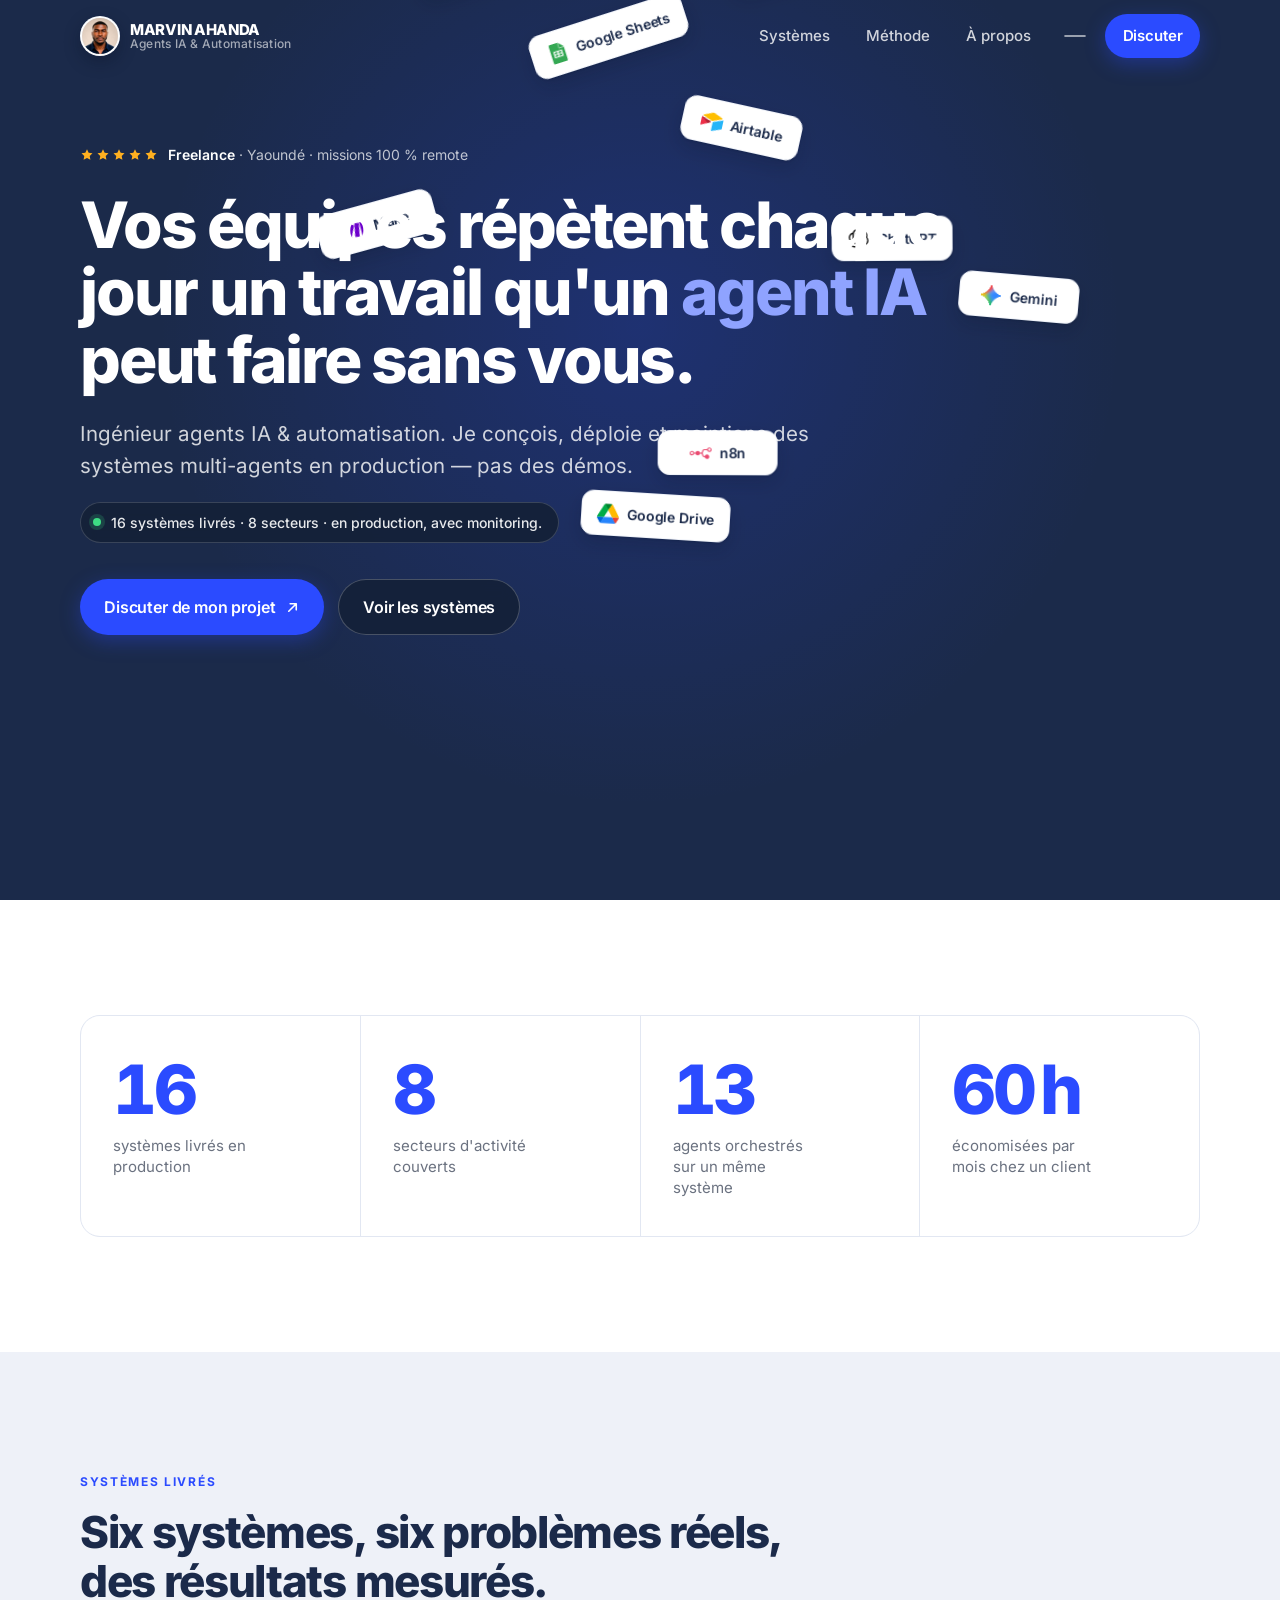
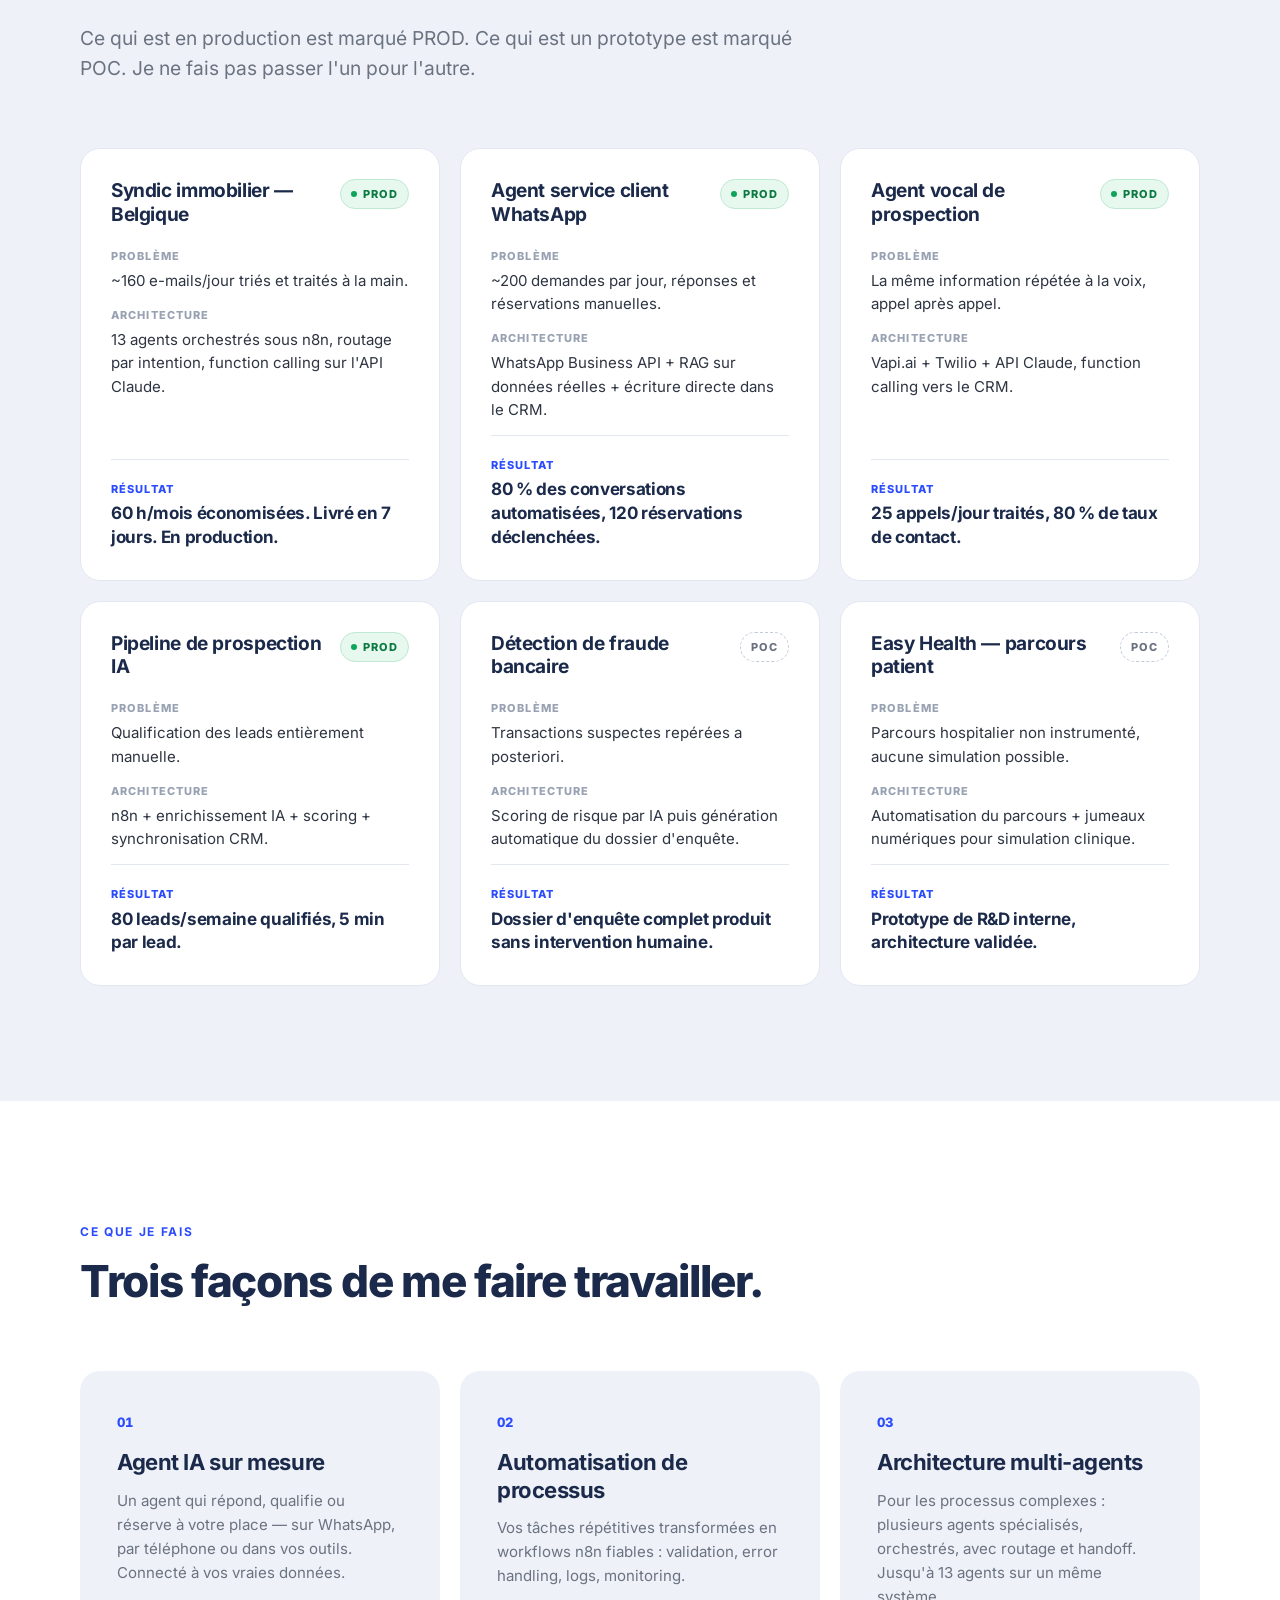
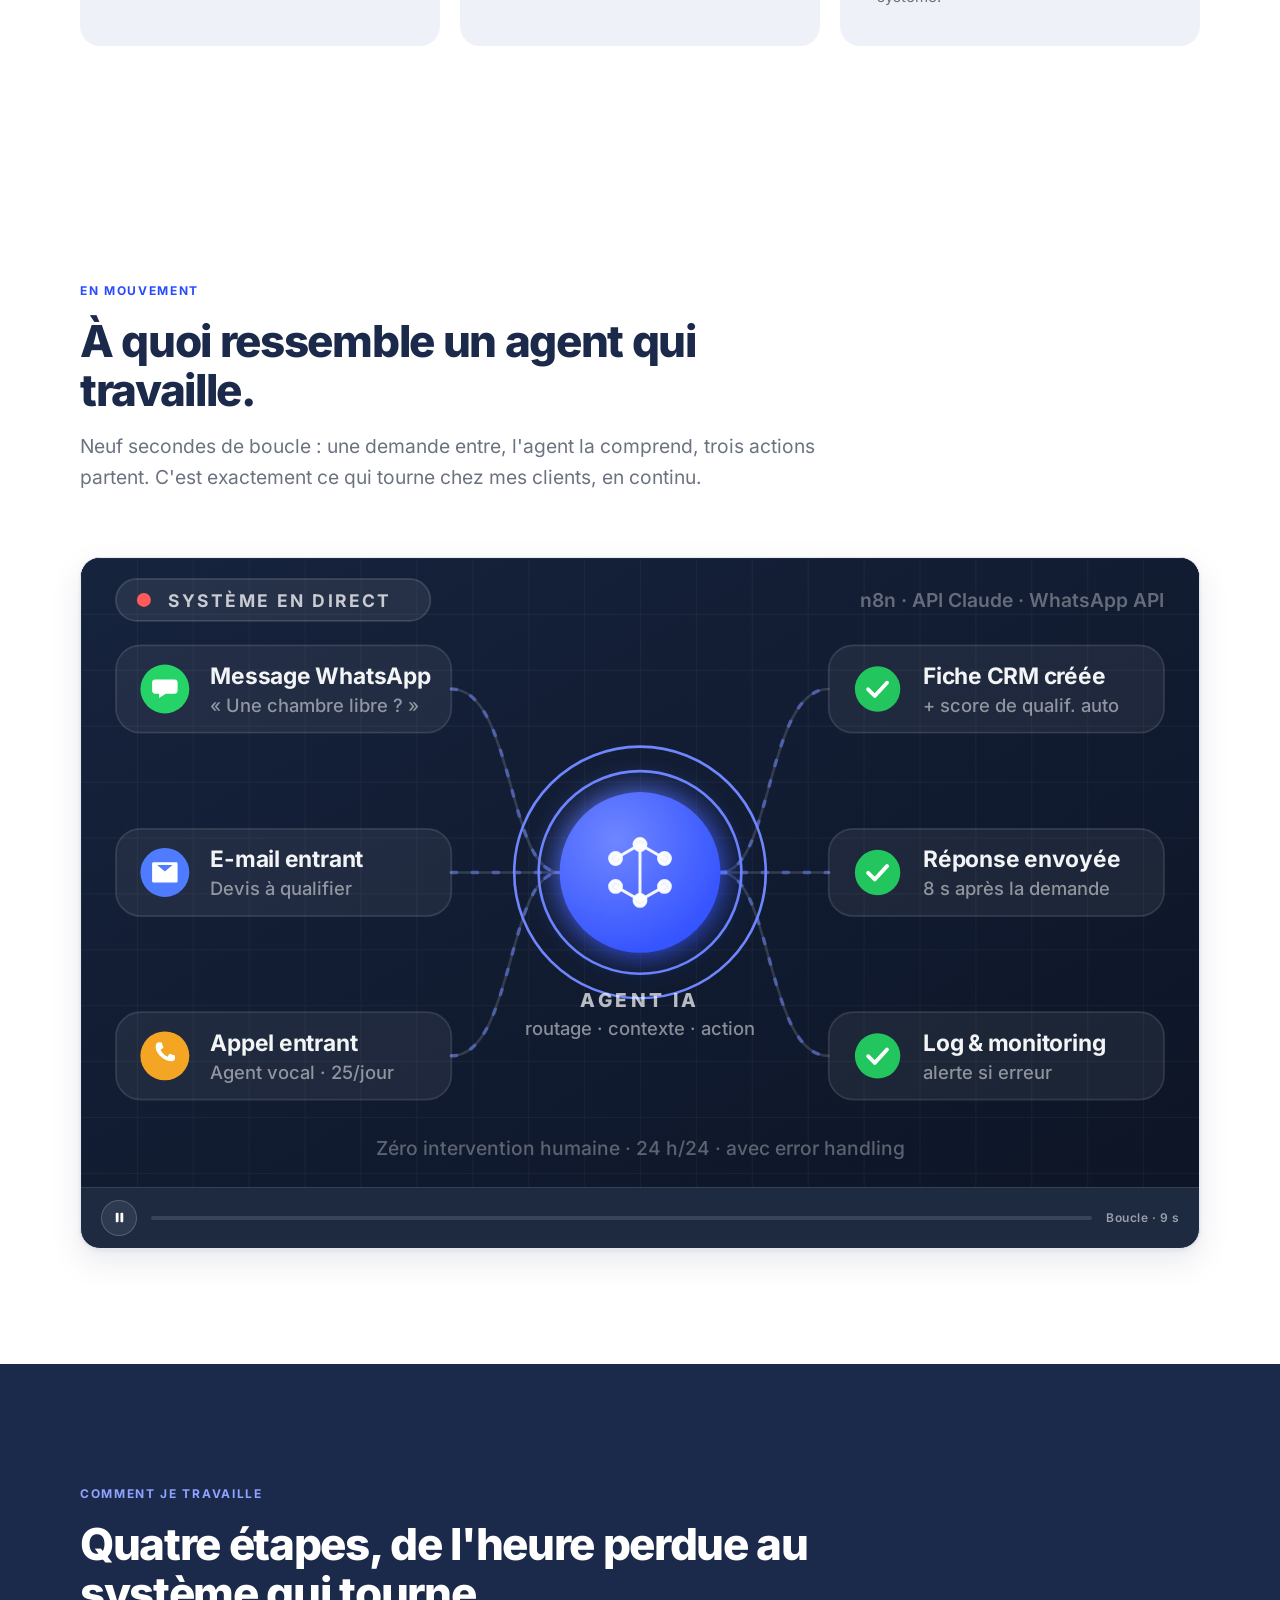
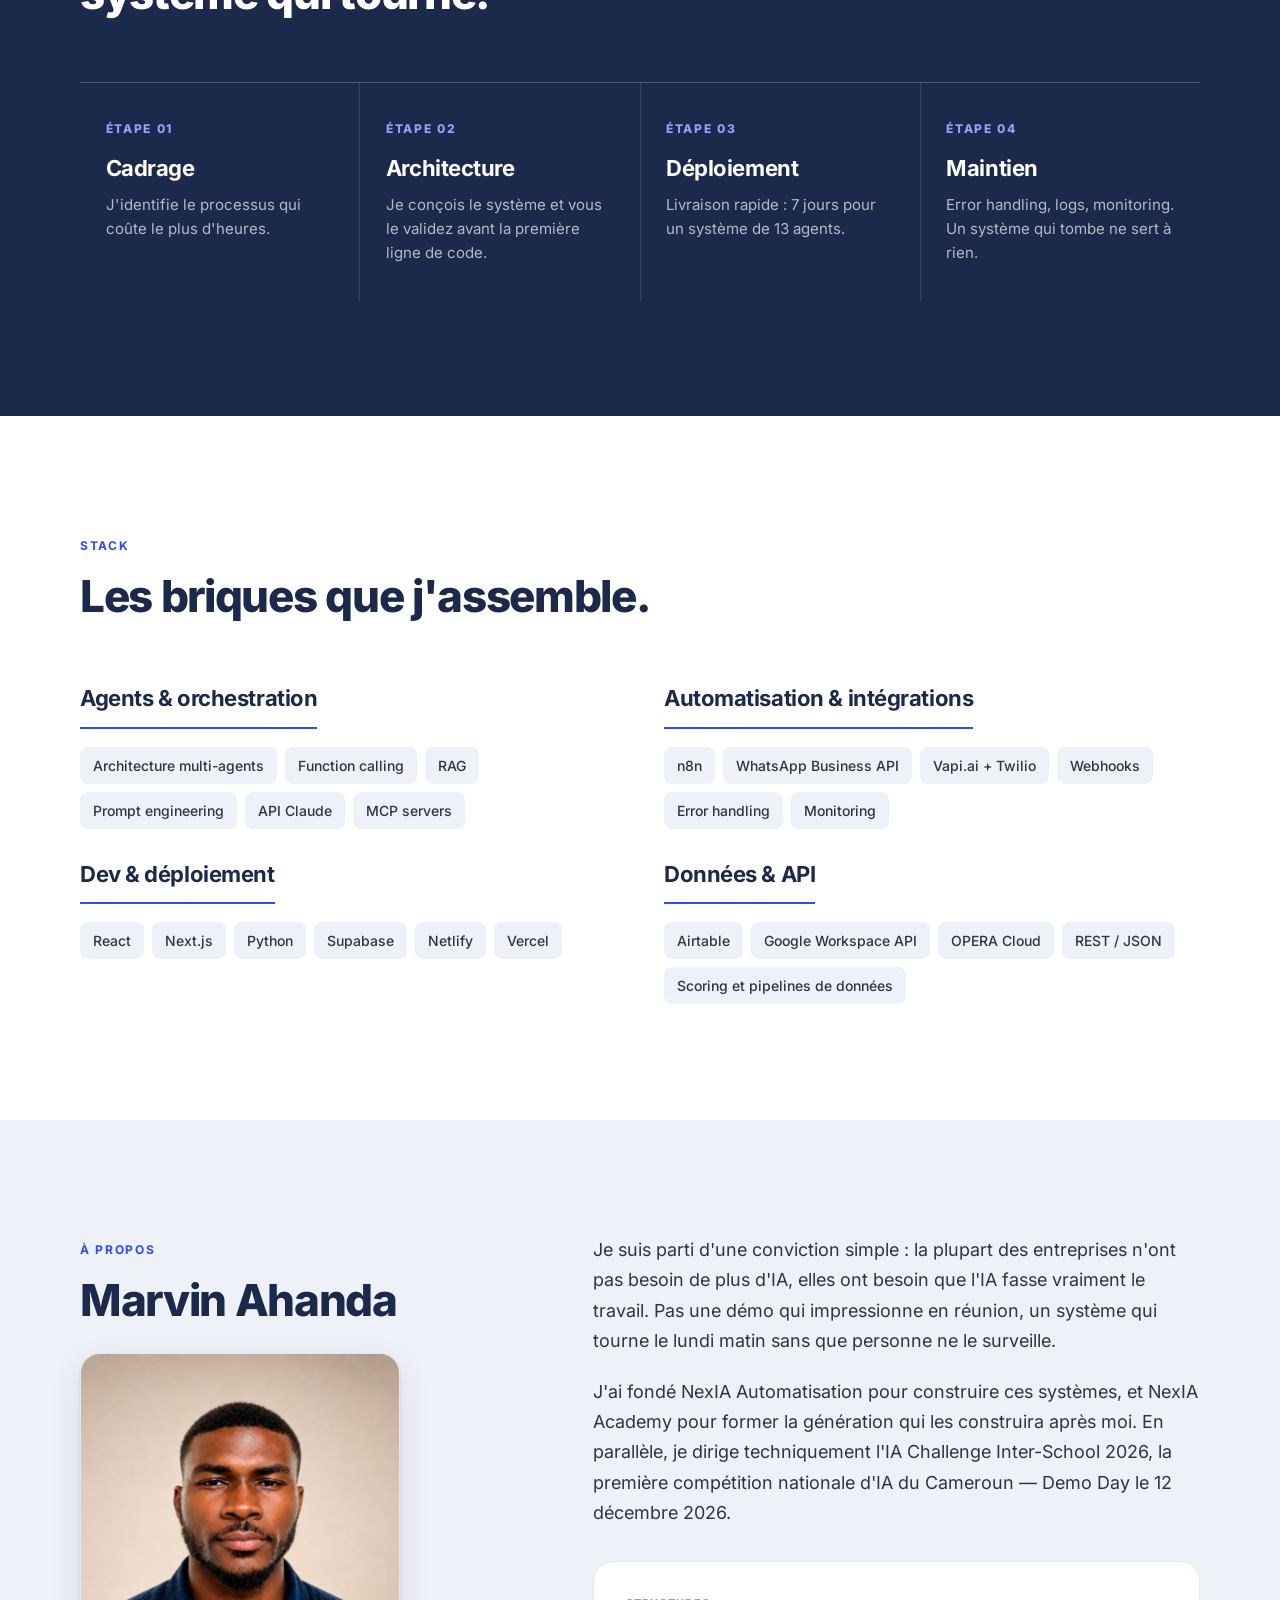
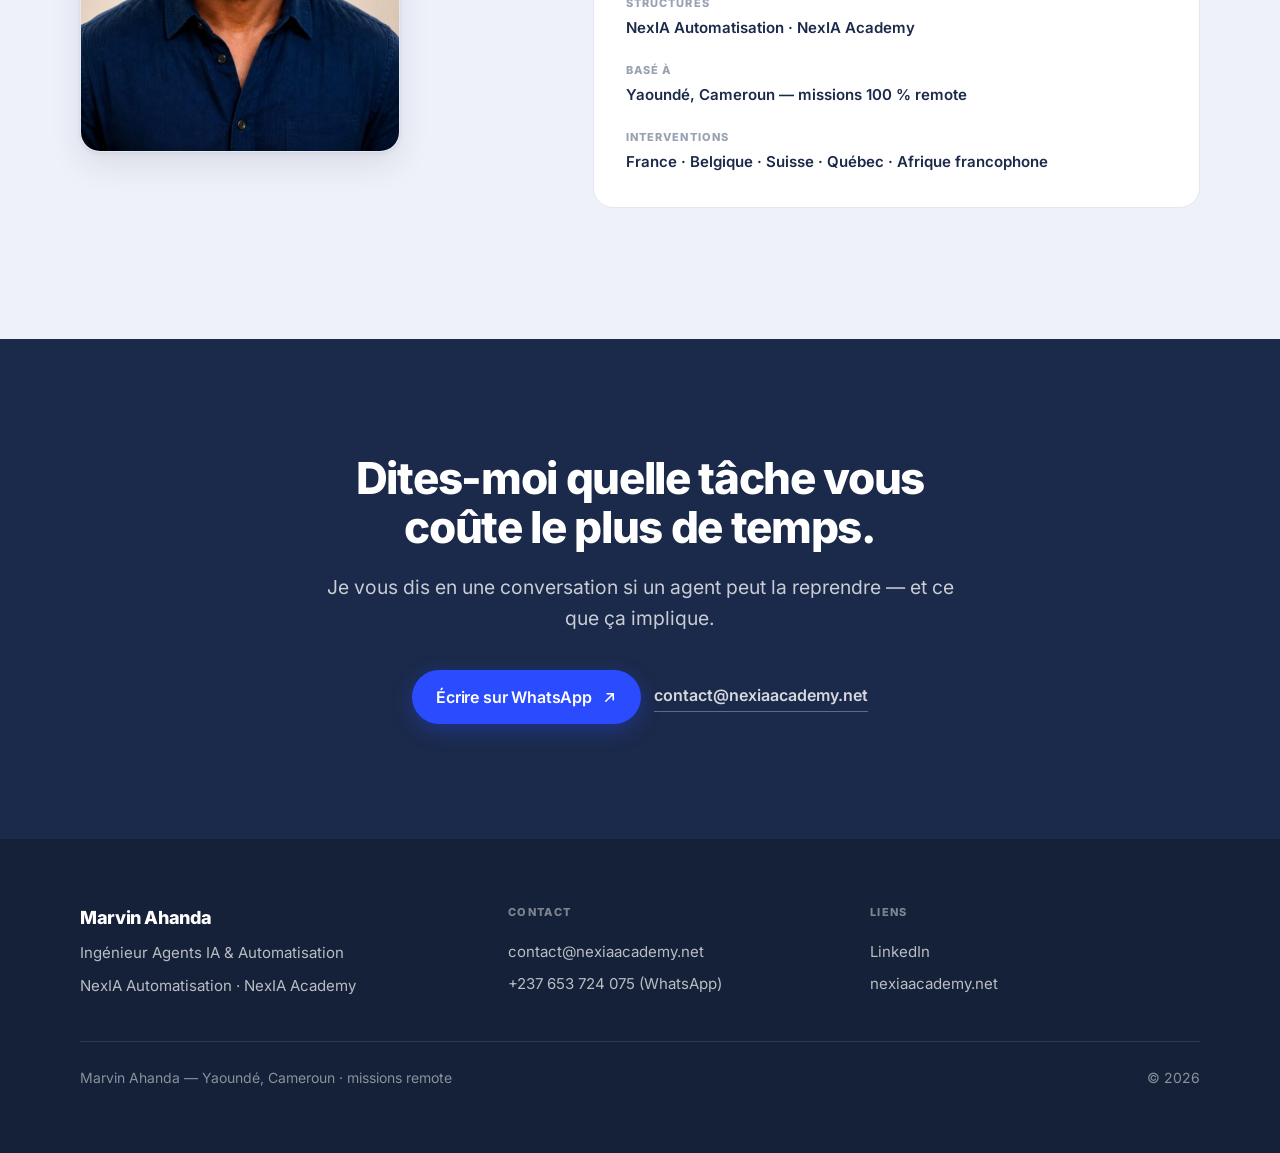
==== commit 2659b47a: "Domaine de production : portfolio.nexiaacademy.net" ====
--- a/index.html
+++ b/index.html
@@ -13,23 +13,23 @@
     />
     <meta name="googlebot" content="index, follow" />
     <meta name="theme-color" content="#1b2a4a" />
-    <link rel="canonical" href="https://marvinahanda.netlify.app/" />
+    <link rel="canonical" href="https://portfolio.nexiaacademy.net/" />
 
     <!-- Partage social : LinkedIn, WhatsApp, X -->
     <meta property="og:type" content="website" />
     <meta property="og:locale" content="fr_FR" />
     <meta property="og:site_name" content="Marvin Ahanda" />
-    <meta property="og:url" content="https://marvinahanda.netlify.app/" />
+    <meta property="og:url" content="https://portfolio.nexiaacademy.net/" />
     <meta property="og:title" content="Marvin Ahanda — Ingénieur Agents IA &amp; Automatisation" />
     <meta property="og:description" content="Ingénieur agents IA & automatisation à Yaoundé. Agents WhatsApp et vocaux, workflows n8n, systèmes multi-agents en production. 16 systèmes livrés." />
-    <meta property="og:image" content="https://marvinahanda.netlify.app/assets/og-image.png" />
+    <meta property="og:image" content="https://portfolio.nexiaacademy.net/assets/og-image.png" />
     <meta property="og:image:width" content="1200" />
     <meta property="og:image:height" content="630" />
     <meta property="og:image:alt" content="Ingénieur Agents IA &amp; Automatisation — 16 systèmes livrés, 8 secteurs, en production" />
     <meta name="twitter:card" content="summary_large_image" />
     <meta name="twitter:title" content="Marvin Ahanda — Ingénieur Agents IA &amp; Automatisation" />
     <meta name="twitter:description" content="Ingénieur agents IA & automatisation à Yaoundé. Agents WhatsApp et vocaux, workflows n8n, systèmes multi-agents en production. 16 systèmes livrés." />
-    <meta name="twitter:image" content="https://marvinahanda.netlify.app/assets/og-image.png" />
+    <meta name="twitter:image" content="https://portfolio.nexiaacademy.net/assets/og-image.png" />
 
     <link rel="icon" href="assets/favicon.svg" type="image/svg+xml" />
     <link rel="apple-touch-icon" href="assets/photo-face.jpg" />
@@ -65,11 +65,11 @@
       "@graph": [
         {
           "@type": "Person",
-          "@id": "https://marvinahanda.netlify.app/#marvin",
+          "@id": "https://portfolio.nexiaacademy.net/#marvin",
           "name": "Marvin Ahanda",
           "alternateName": "Ahanda Ongolo Marvin Brice",
-          "url": "https://marvinahanda.netlify.app/",
-          "image": "https://marvinahanda.netlify.app/assets/photo-portrait.jpg",
+          "url": "https://portfolio.nexiaacademy.net/",
+          "image": "https://portfolio.nexiaacademy.net/assets/photo-portrait.jpg",
           "jobTitle": "Ingénieur Agents IA & Automatisation",
           "description": "Ingénieur agents IA et automatisation. Conception, déploiement et maintien de systèmes multi-agents en production pour PME francophones.",
           "email": "mailto:contact@nexiaacademy.net",
@@ -79,7 +79,7 @@
             "addressLocality": "Yaoundé",
             "addressCountry": "CM"
           },
-          "worksFor": { "@id": "https://marvinahanda.netlify.app/#nexia" },
+          "worksFor": { "@id": "https://portfolio.nexiaacademy.net/#nexia" },
           "knowsLanguage": ["fr", "en"],
           "knowsAbout": [
             "Agents IA",
@@ -99,12 +99,12 @@
         },
         {
           "@type": "ProfessionalService",
-          "@id": "https://marvinahanda.netlify.app/#nexia",
+          "@id": "https://portfolio.nexiaacademy.net/#nexia",
           "name": "NexIA Automatisation",
-          "url": "https://marvinahanda.netlify.app/",
-          "image": "https://marvinahanda.netlify.app/assets/og-image.png",
+          "url": "https://portfolio.nexiaacademy.net/",
+          "image": "https://portfolio.nexiaacademy.net/assets/og-image.png",
           "description": "Agence d'agents IA et d'automatisation : agents WhatsApp et vocaux, workflows n8n, architectures multi-agents en production.",
-          "founder": { "@id": "https://marvinahanda.netlify.app/#marvin" },
+          "founder": { "@id": "https://portfolio.nexiaacademy.net/#marvin" },
           "telephone": "+237653724075",
           "email": "mailto:contact@nexiaacademy.net",
           "priceRange": "$$",
@@ -153,11 +153,11 @@
         },
         {
           "@type": "WebSite",
-          "@id": "https://marvinahanda.netlify.app/#site",
-          "url": "https://marvinahanda.netlify.app/",
+          "@id": "https://portfolio.nexiaacademy.net/#site",
+          "url": "https://portfolio.nexiaacademy.net/",
           "name": "Marvin Ahanda — Ingénieur Agents IA & Automatisation",
           "inLanguage": "fr-FR",
-          "publisher": { "@id": "https://marvinahanda.netlify.app/#marvin" }
+          "publisher": { "@id": "https://portfolio.nexiaacademy.net/#marvin" }
         }
       ]
     }
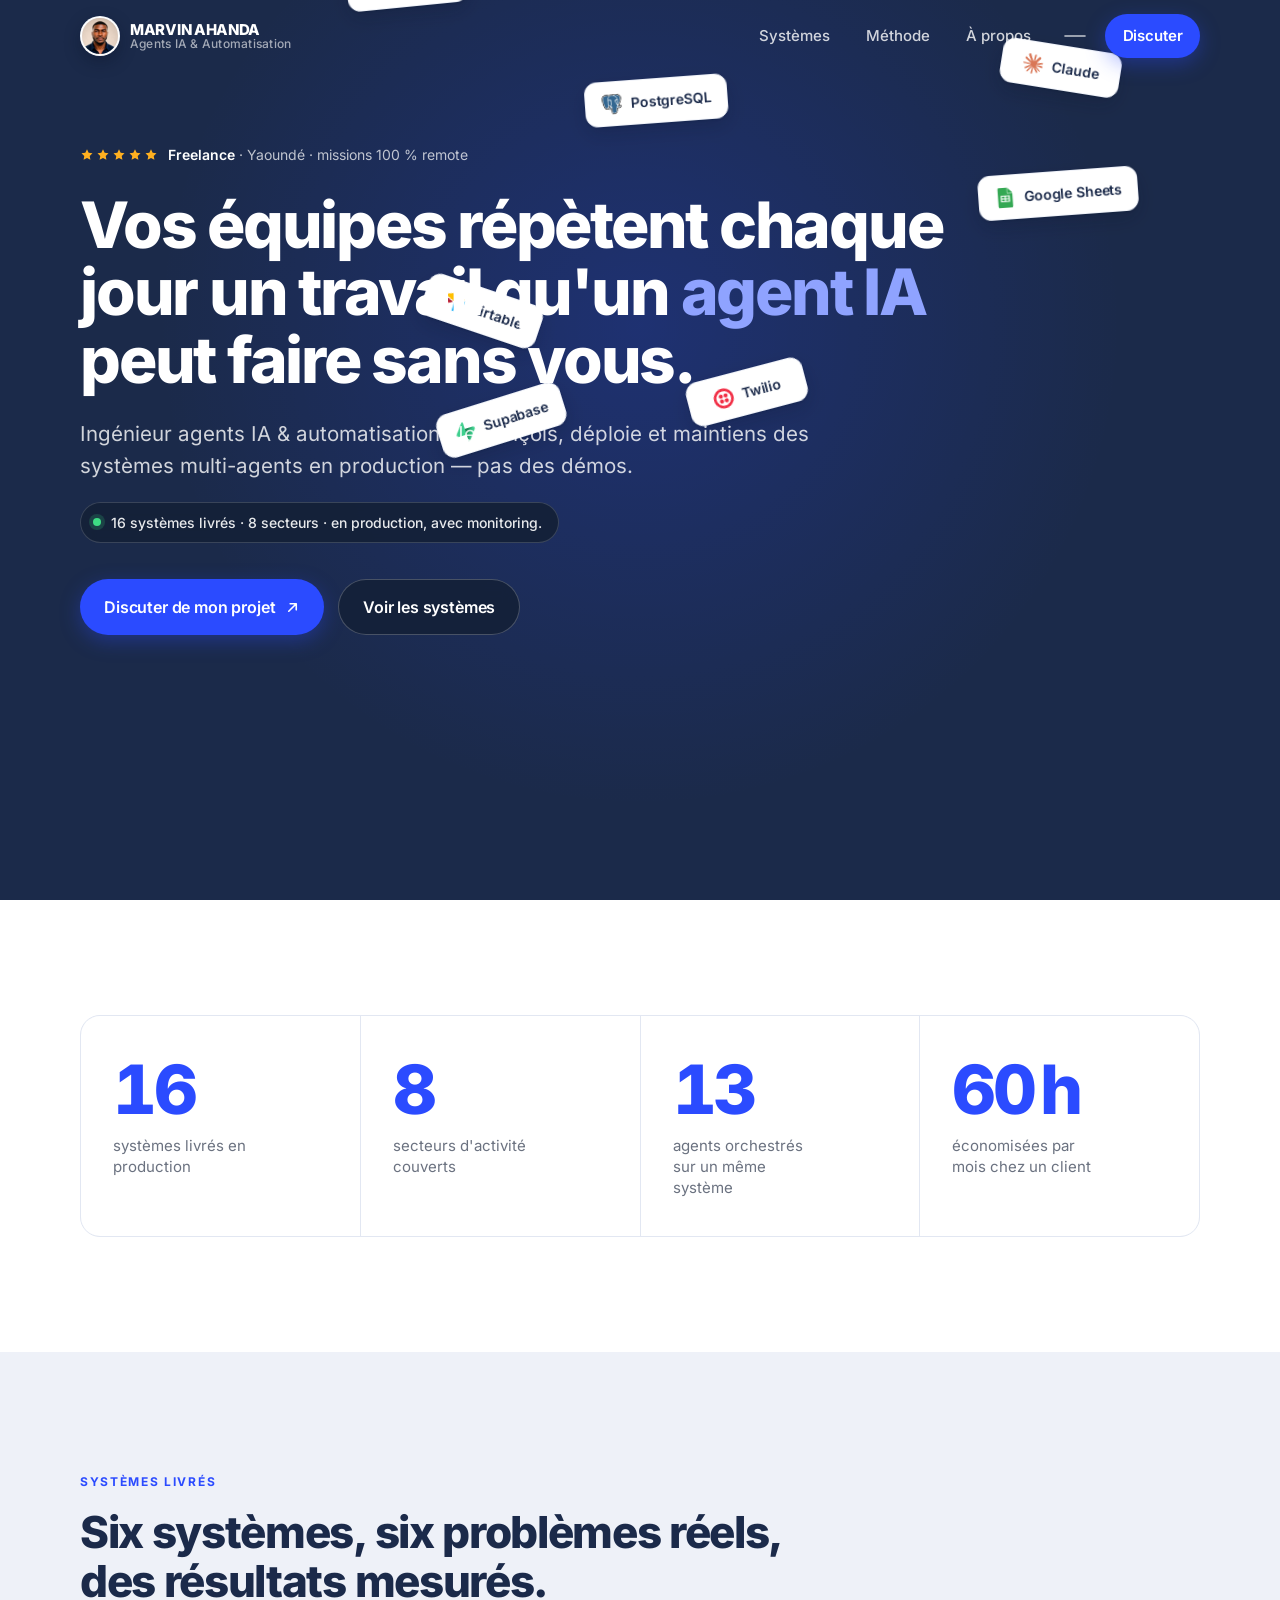
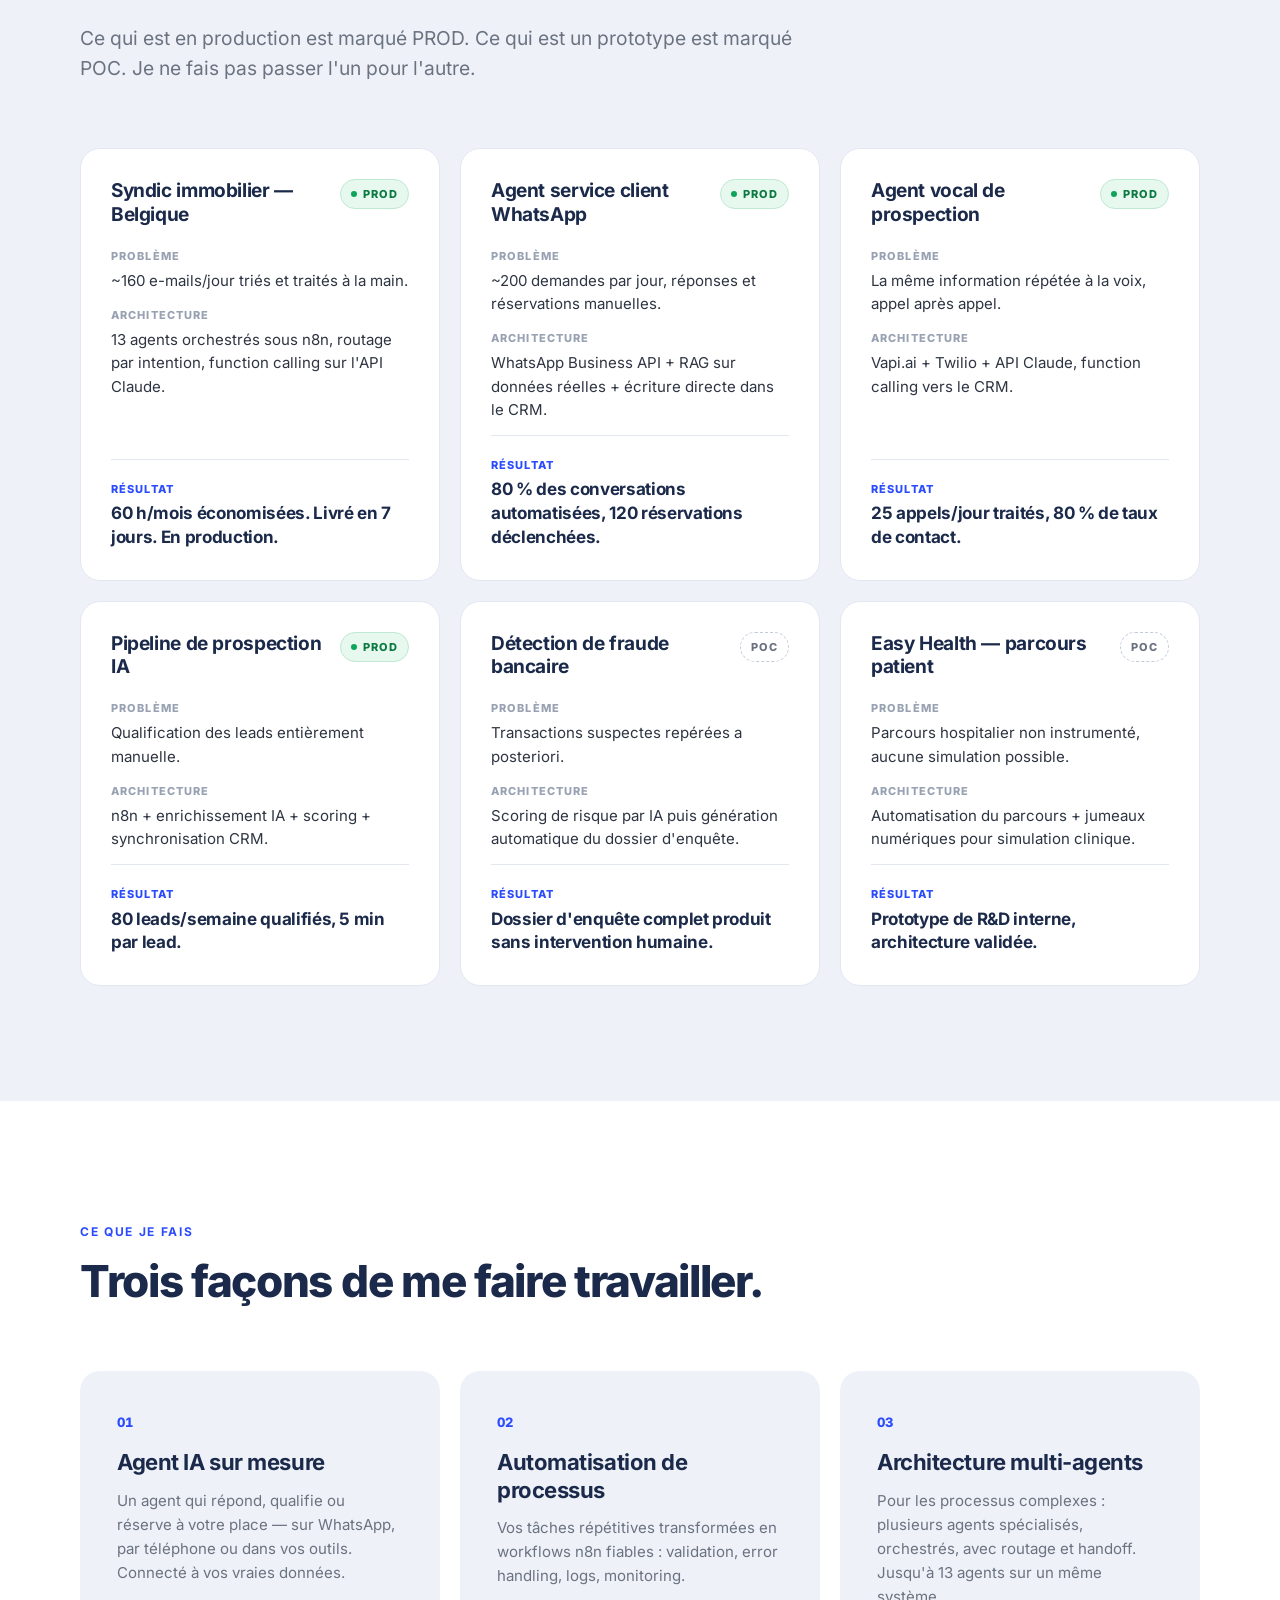
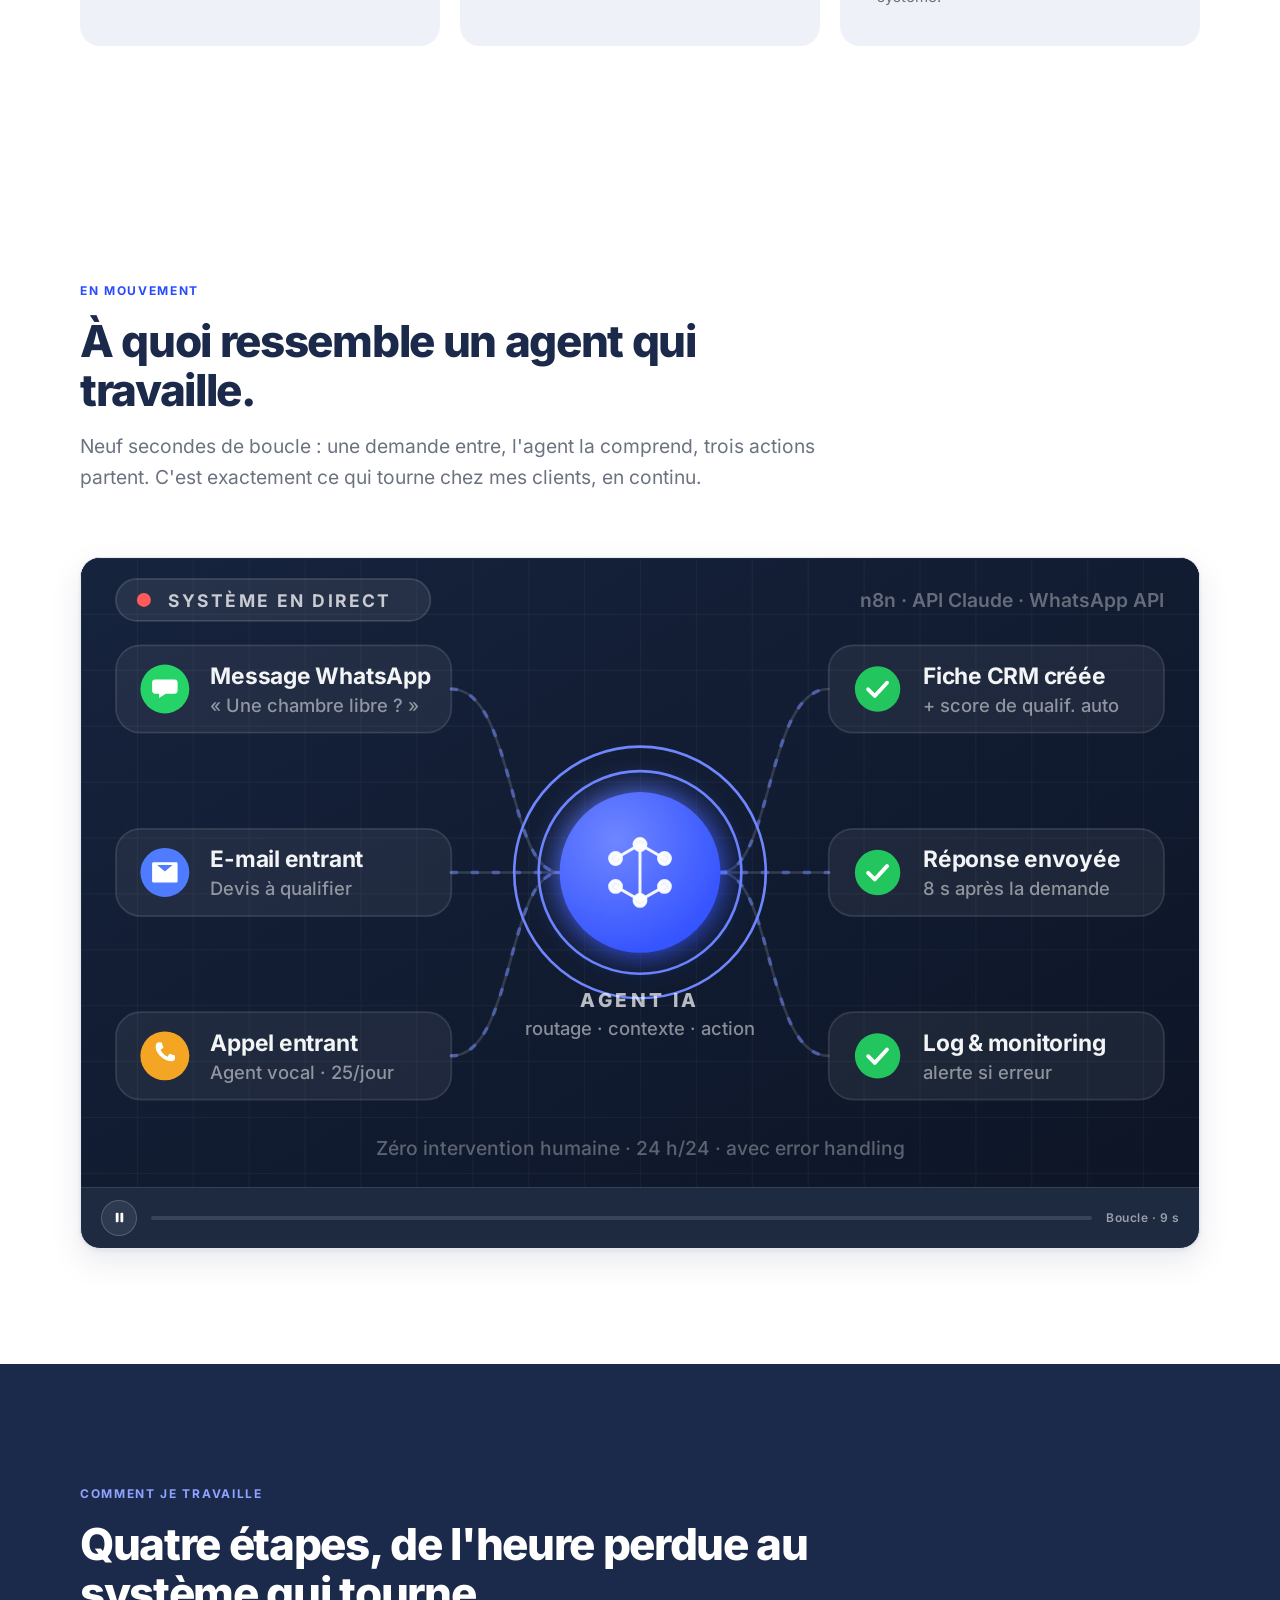
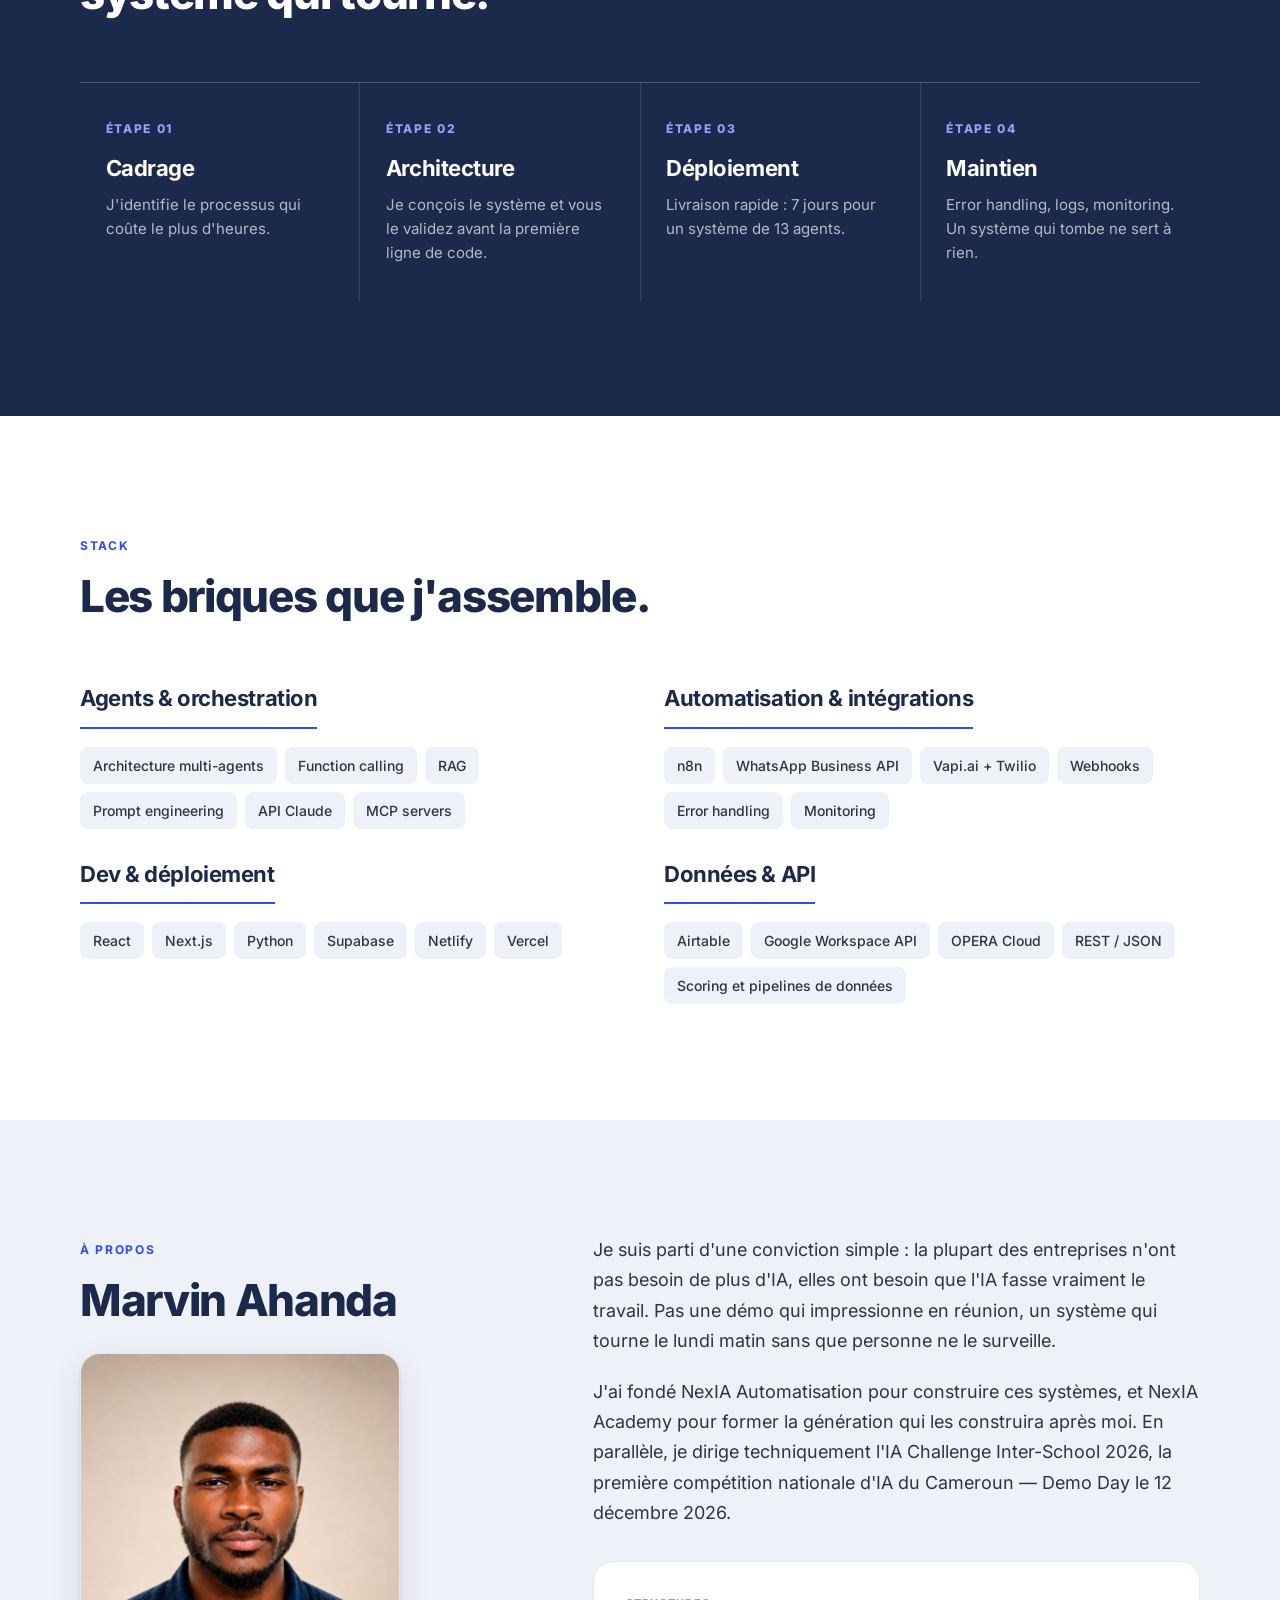
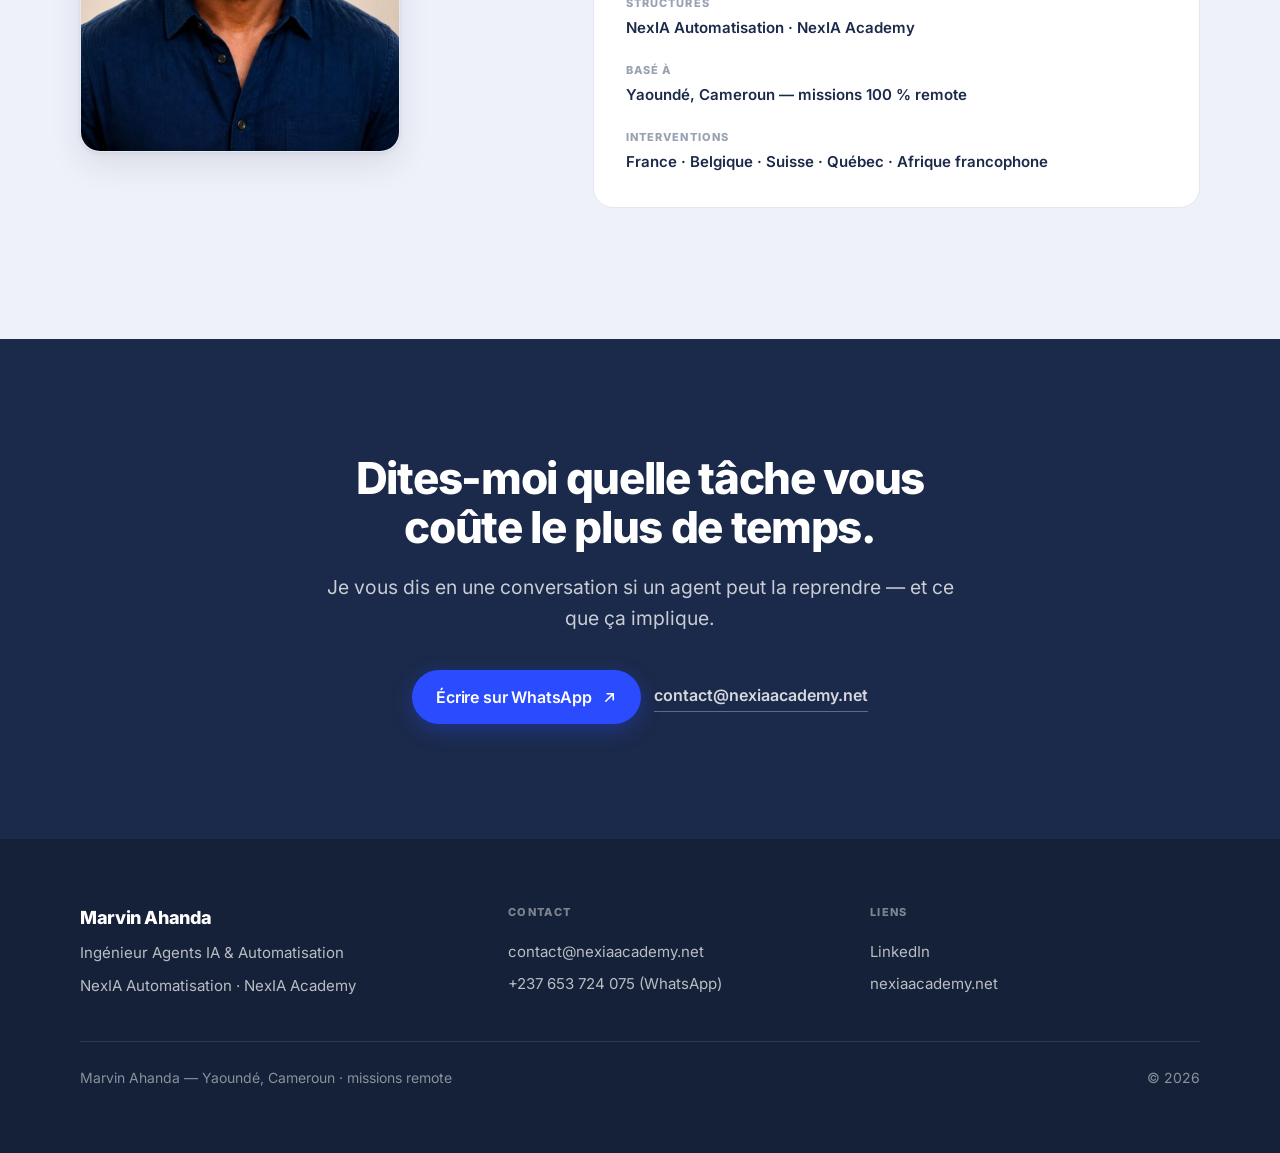
==== commit b2f03c39: "Retour a marvinahanda.netlify.app comme adresse publique" ====
--- a/index.html
+++ b/index.html
@@ -13,23 +13,23 @@
     />
     <meta name="googlebot" content="index, follow" />
     <meta name="theme-color" content="#1b2a4a" />
-    <link rel="canonical" href="https://portfolio.nexiaacademy.net/" />
+    <link rel="canonical" href="https://marvinahanda.netlify.app/" />
 
     <!-- Partage social : LinkedIn, WhatsApp, X -->
     <meta property="og:type" content="website" />
     <meta property="og:locale" content="fr_FR" />
     <meta property="og:site_name" content="Marvin Ahanda" />
-    <meta property="og:url" content="https://portfolio.nexiaacademy.net/" />
+    <meta property="og:url" content="https://marvinahanda.netlify.app/" />
     <meta property="og:title" content="Marvin Ahanda — Ingénieur Agents IA &amp; Automatisation" />
     <meta property="og:description" content="Ingénieur agents IA & automatisation à Yaoundé. Agents WhatsApp et vocaux, workflows n8n, systèmes multi-agents en production. 16 systèmes livrés." />
-    <meta property="og:image" content="https://portfolio.nexiaacademy.net/assets/og-image.png" />
+    <meta property="og:image" content="https://marvinahanda.netlify.app/assets/og-image.png" />
     <meta property="og:image:width" content="1200" />
     <meta property="og:image:height" content="630" />
     <meta property="og:image:alt" content="Ingénieur Agents IA &amp; Automatisation — 16 systèmes livrés, 8 secteurs, en production" />
     <meta name="twitter:card" content="summary_large_image" />
     <meta name="twitter:title" content="Marvin Ahanda — Ingénieur Agents IA &amp; Automatisation" />
     <meta name="twitter:description" content="Ingénieur agents IA & automatisation à Yaoundé. Agents WhatsApp et vocaux, workflows n8n, systèmes multi-agents en production. 16 systèmes livrés." />
-    <meta name="twitter:image" content="https://portfolio.nexiaacademy.net/assets/og-image.png" />
+    <meta name="twitter:image" content="https://marvinahanda.netlify.app/assets/og-image.png" />
 
     <link rel="icon" href="assets/favicon.svg" type="image/svg+xml" />
     <link rel="apple-touch-icon" href="assets/photo-face.jpg" />
@@ -65,11 +65,11 @@
       "@graph": [
         {
           "@type": "Person",
-          "@id": "https://portfolio.nexiaacademy.net/#marvin",
+          "@id": "https://marvinahanda.netlify.app/#marvin",
           "name": "Marvin Ahanda",
           "alternateName": "Ahanda Ongolo Marvin Brice",
-          "url": "https://portfolio.nexiaacademy.net/",
-          "image": "https://portfolio.nexiaacademy.net/assets/photo-portrait.jpg",
+          "url": "https://marvinahanda.netlify.app/",
+          "image": "https://marvinahanda.netlify.app/assets/photo-portrait.jpg",
           "jobTitle": "Ingénieur Agents IA & Automatisation",
           "description": "Ingénieur agents IA et automatisation. Conception, déploiement et maintien de systèmes multi-agents en production pour PME francophones.",
           "email": "mailto:contact@nexiaacademy.net",
@@ -79,7 +79,7 @@
             "addressLocality": "Yaoundé",
             "addressCountry": "CM"
           },
-          "worksFor": { "@id": "https://portfolio.nexiaacademy.net/#nexia" },
+          "worksFor": { "@id": "https://marvinahanda.netlify.app/#nexia" },
           "knowsLanguage": ["fr", "en"],
           "knowsAbout": [
             "Agents IA",
@@ -99,12 +99,12 @@
         },
         {
           "@type": "ProfessionalService",
-          "@id": "https://portfolio.nexiaacademy.net/#nexia",
+          "@id": "https://marvinahanda.netlify.app/#nexia",
           "name": "NexIA Automatisation",
-          "url": "https://portfolio.nexiaacademy.net/",
-          "image": "https://portfolio.nexiaacademy.net/assets/og-image.png",
+          "url": "https://marvinahanda.netlify.app/",
+          "image": "https://marvinahanda.netlify.app/assets/og-image.png",
           "description": "Agence d'agents IA et d'automatisation : agents WhatsApp et vocaux, workflows n8n, architectures multi-agents en production.",
-          "founder": { "@id": "https://portfolio.nexiaacademy.net/#marvin" },
+          "founder": { "@id": "https://marvinahanda.netlify.app/#marvin" },
           "telephone": "+237653724075",
           "email": "mailto:contact@nexiaacademy.net",
           "priceRange": "$$",
@@ -153,11 +153,11 @@
         },
         {
           "@type": "WebSite",
-          "@id": "https://portfolio.nexiaacademy.net/#site",
-          "url": "https://portfolio.nexiaacademy.net/",
+          "@id": "https://marvinahanda.netlify.app/#site",
+          "url": "https://marvinahanda.netlify.app/",
           "name": "Marvin Ahanda — Ingénieur Agents IA & Automatisation",
           "inLanguage": "fr-FR",
-          "publisher": { "@id": "https://portfolio.nexiaacademy.net/#marvin" }
+          "publisher": { "@id": "https://marvinahanda.netlify.app/#marvin" }
         }
       ]
     }
